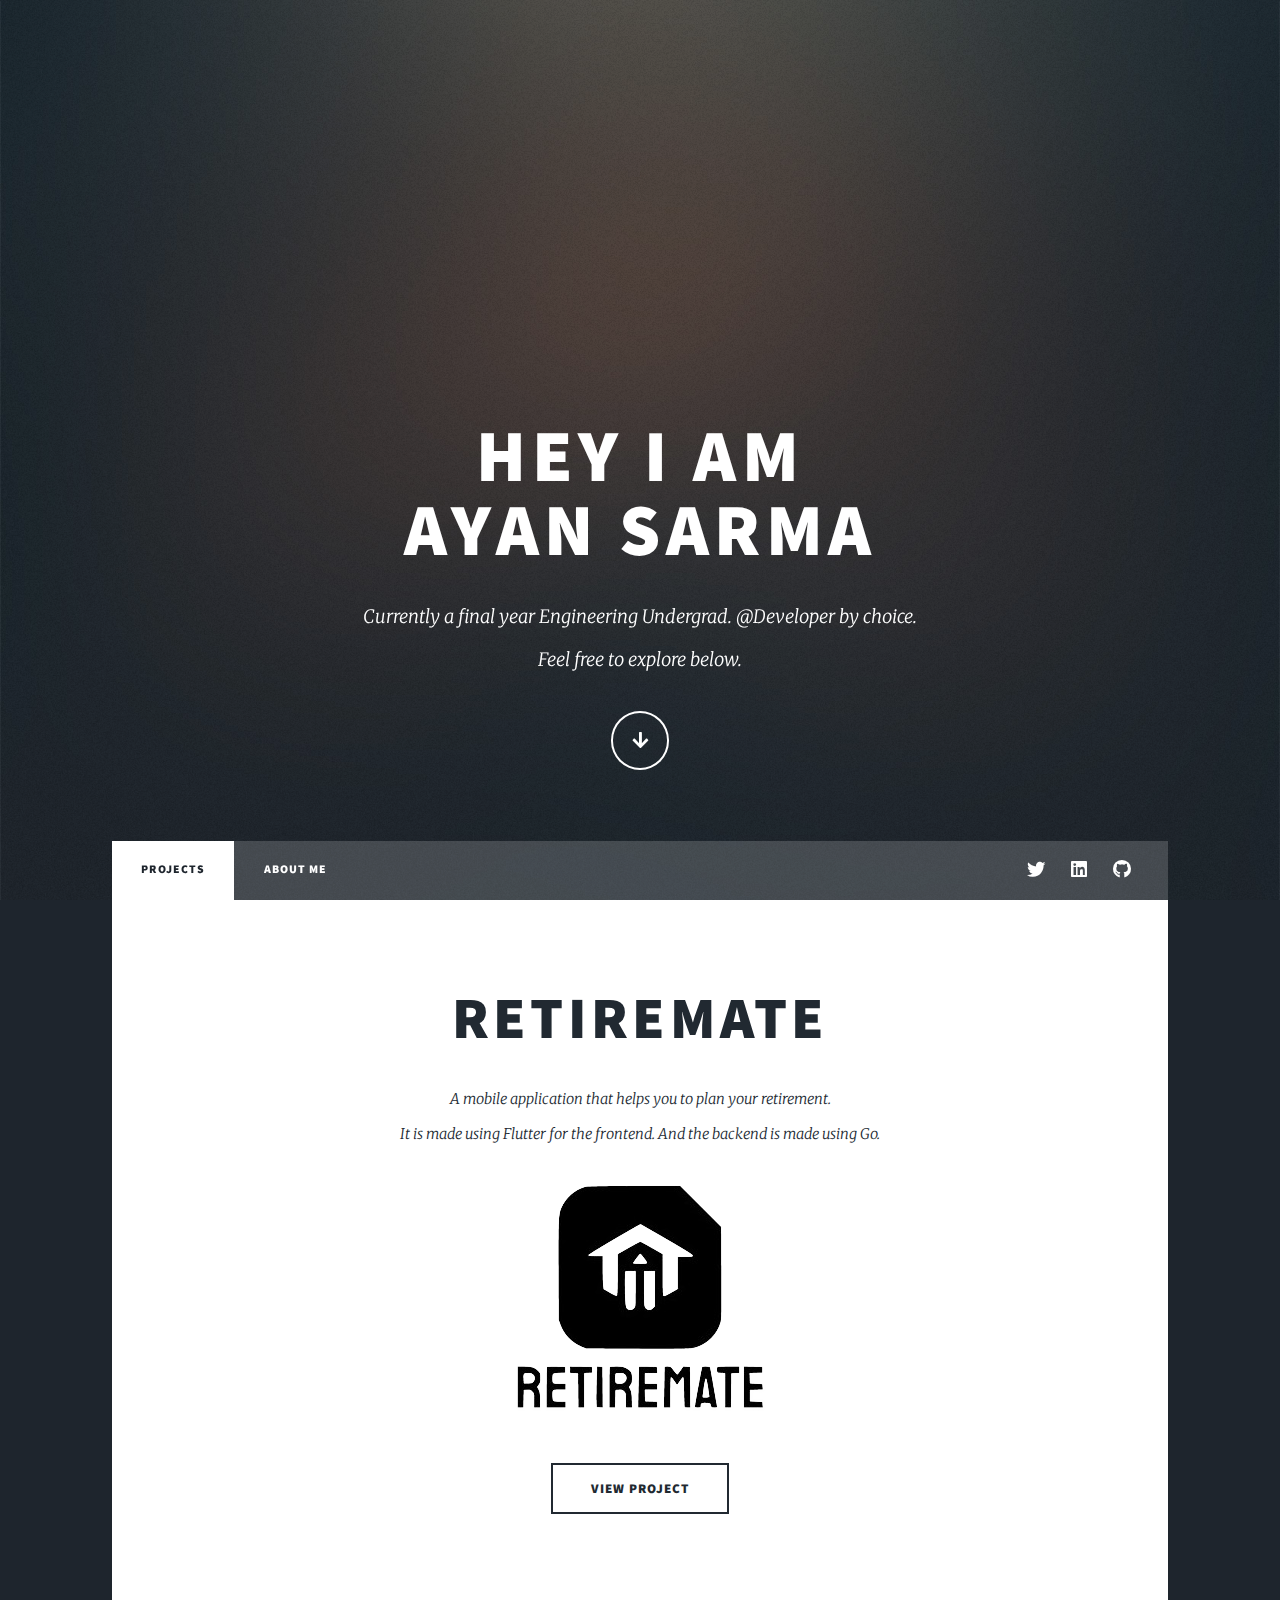
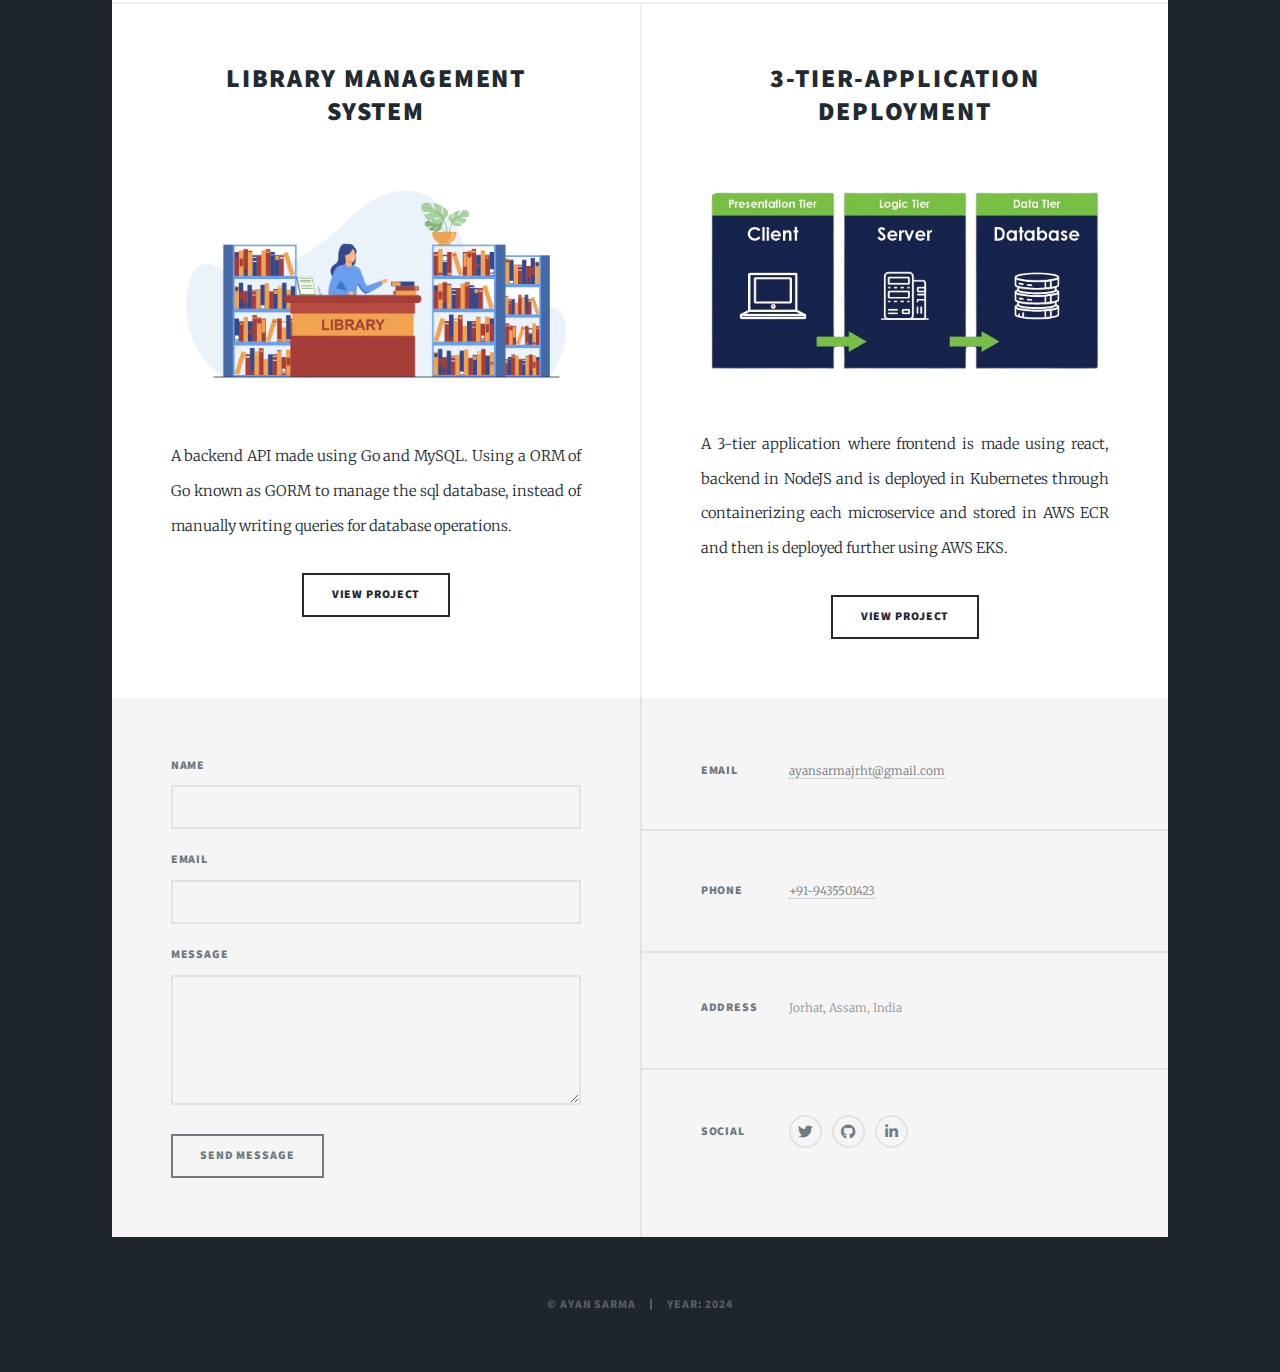
==== index.html @ 0852af54 "initial commit" ====
<!DOCTYPE HTML>
<!--
	Massively by HTML5 UP
	html5up.net | @ajlkn
	Free for personal and commercial use under the CCA 3.0 license (html5up.net/license)
-->
<html>
	<head>
		<title>Ayan Sarma's Portfolio</title>
		<meta charset="utf-8" />
		<meta name="viewport" content="width=device-width, initial-scale=1, user-scalable=no" />
		<link rel="stylesheet" href="assets/css/main.css" />
		<noscript><link rel="stylesheet" href="assets/css/noscript.css" /></noscript>
		<link rel="apple-touch-icon" sizes="180x180" href="images/apple-touch-icon.png">
		<link rel="icon" type="image/png" sizes="32x32" href="images/favicon-32x32.png">
		<link rel="icon" type="image/png" sizes="16x16" href="images/favicon-16x16.png">
		<link rel="manifest" href="/site.webmanifest">
	</head>
	<body class="is-preload">

		<!-- Wrapper -->
			<div id="wrapper" class="fade-in">

				<!-- Intro -->
					<div id="intro">
						<h1>Hey I am<br />
						Ayan Sarma</h1>
						<p>Currently a final year Engineering Undergrad. @Developer by choice.<br />
						Feel free to explore below.</p>
						<ul class="actions">
							<li><a href="#header" class="button icon solid solo fa-arrow-down scrolly">Continue</a></li>
						</ul>
					</div>

				<!-- Header -->
					<header id="header">
						<a href="https://github.com/kiyoshi-87" class="logo">My Projects</a>
					</header>

				<!-- Nav -->
					<nav id="nav">
						<ul class="links">
							<li class="active"><a href="index.html">Projects</a></li>
							<li><a href="generic.html">About me</a></li>
							<!-- <li><a href="elements.html">Elements Reference</a></li> -->
						</ul>
						<ul class="icons">
							<li><a href="https://twitter.com/asarma_twt" target="_blank" class="icon brands fa-twitter"><span class="label">Twitter</span></a></li>
							<li><a href="https://www.linkedin.com/in/ayan-sarma87/" target="_blank" class="icon brands fa-linkedin"><span class="label">LinkedIn</span></a></li>
							<li><a href="https://github.com/kiyoshi-87" target="_blank" class="icon brands fa-github"><span class="label">GitHub</span></a></li>
						</ul>
					</nav>

				<!-- Main -->
					<div id="main">

						<!-- Featured Post -->
							<article class="post featured">
								<header class="major">
									<h2><a href="https://github.com/kiyoshi-87/RetireMate/releases/download/v0.1.0-beta/RetireMate.apk">RetireMate<br />
									</a></h2>
									<p>
										A mobile application that helps you to plan your retirement.<br>
									It is made using Flutter for the frontend. And the backend is made using Go.
									</p>
								</header>
								<a href="#" class="image main"><img src="images/logo.png"" /></a>
								<ul class="actions special">
									<li><a href="https://github.com/kiyoshi-87/RetireMate-GO-backend?tab=readme-ov-file" class="button large">view project</a></li>
								</ul>
							</article>

						<!-- Posts -->
							<section class="posts">
								<article>
									<header>
										<h2><a href="#">Library Management<br />
											System</a></h2>
									</header>
									<a href="#" class="image fit"><img src="images/library-management-system.png" alt="" /></a>
									<p>A backend API made using Go and MySQL. Using a ORM of Go known as GORM to manage the sql database, instead of manually writing queries for database operations.</p>
									<ul class="actions special">
										<li><a href="https://github.com/kiyoshi-87/Library-management-system" class="button">view project</a></li>
									</ul>
								</article>
								<article>
									<header>
										<h2><a href="#">3-Tier-Application<br />
										Deployment</a></h2>
									</header>
				
									<a href="#" class="image fit"><img src="images/3-tier-removebg-preview.png" alt="" /></a>
									<p>A 3-tier application where frontend is made using react, backend in NodeJS and is deployed in Kubernetes through containerizing each microservice and stored in AWS ECR and then is deployed further using AWS EKS.</p>
									<ul class="actions special">
										<li><a href="#" class="button">view project</a></li>
									</ul>
								</article>
								<!-- <article>
									<header>
										<h2><a href="#">Ante mattis<br />
										interdum dolor</a></h2>
									</header>
									<a href="#" class="image fit"><img src="images/pic04.jpg" alt="" /></a>
									<p>Donec eget ex magna. Interdum et malesuada fames ac ante ipsum primis in faucibus. Pellentesque venenatis dolor imperdiet dolor mattis sagittis magna etiam.</p>
									<ul class="actions special">
										<li><a href="#" class="button">Full Story</a></li>
									</ul>
								</article>
								<article>
									<header>
										<h2><a href="#">Tempus sed<br />
										nulla imperdiet</a></h2>
									</header>
									<a href="#" class="image fit"><img src="images/pic05.jpg" alt="" /></a>
									<p>Donec eget ex magna. Interdum et malesuada fames ac ante ipsum primis in faucibus. Pellentesque venenatis dolor imperdiet dolor mattis sagittis magna etiam.</p>
									<ul class="actions special">
										<li><a href="#" class="button">Full Story</a></li>
									</ul>
								</article>
							</section> -->

						<!-- Footer -->

					</div>

				<!-- Footer -->
					<footer id="footer">
						<section>
							<form method="POST" action="https://formspree.io/f/xoqgjeap">
								<div class="fields">
									<div class="field">
										<label for="name">Name</label>
										<input type="text" name="name" id="name" />
									</div>
									<div class="field">
										<label for="email">Email</label>
										<input type="text" name="email" id="email" />
									</div>
									<div class="field">
										<label for="message">Message</label>
										<textarea name="message" id="message" rows="3"></textarea>
									</div>
								</div>
								<ul class="actions">
									<li><input type="submit" value="Send Message" /></li>
								</ul>
							</form>
						</section>
						<section class="split contact">
							<section>
								<h3>Email</h3>
								<p><a href="mailto:ayansarmajrht@gmail.com">ayansarmajrht@gmail.com</a></p>

							</section>
							<section>
								<h3>Phone</h3>
								<p><a href="tel:+919435501423">+91-9435501423</a></p>
							</section>
							<section class="alt">
								<h3>Address</h3>
								<p>Jorhat, Assam, India
								</p>
							</section>
							<section>
								<h3>Social</h3>
								<ul class="icons alt">
									<li><a href="https://twitter.com/asarma_twt" target="_blank" class="icon brands alt fa-twitter"><span class="label">Twitter</span></a></li>
									<li><a href="https://github.com/kiyoshi-87" target="_blank" class="icon brands alt fa-github"><span class="label">Github</span></a></li>
									<li><a href="https://www.linkedin.com/in/ayan-sarma87/" target="_blank" class="icon brands alt fa-linkedin-in"><span class="label">LinkedIn</span></a></li>
								</ul>
							</section>
						</section>
					</footer>

				<!-- Copyright -->
					<div id="copyright">
						<ul><li>&copy; Ayan Sarma</li><li>Year: 2024</li></ul>
					</div>

			</div>

		<!-- Scripts -->
			<script src="assets/js/jquery.min.js"></script>
			<script src="assets/js/jquery.scrollex.min.js"></script>
			<script src="assets/js/jquery.scrolly.min.js"></script>
			<script src="assets/js/browser.min.js"></script>
			<script src="assets/js/breakpoints.min.js"></script>
			<script src="assets/js/util.js"></script>
			<script src="assets/js/main.js"></script>

	</body>
</html>
---- assets/css/main.css ----
@import url(fontawesome-all.min.css);
@import url("https://fonts.googleapis.com/css?family=Merriweather:300,700,300italic,700italic|Source+Sans+Pro:900");

/*
	Massively by HTML5 UP
	html5up.net | @ajlkn
	Free for personal and commercial use under the CCA 3.0 license (html5up.net/license)
*/

html, body, div, span, applet, object,
iframe, h1, h2, h3, h4, h5, h6, p, blockquote,
pre, a, abbr, acronym, address, big, cite,
code, del, dfn, em, img, ins, kbd, q, s, samp,
small, strike, strong, sub, sup, tt, var, b,
u, i, center, dl, dt, dd, ol, ul, li, fieldset,
form, label, legend, table, caption, tbody,
tfoot, thead, tr, th, td, article, aside,
canvas, details, embed, figure, figcaption,
footer, header, hgroup, menu, nav, output, ruby,
section, summary, time, mark, audio, video {
	margin: 0;
	padding: 0;
	border: 0;
	font-size: 100%;
	font: inherit;
	vertical-align: baseline;}

article, aside, details, figcaption, figure,
footer, header, hgroup, menu, nav, section {
	display: block;}

body {
	line-height: 1;
}

ol, ul {
	list-style: none;
}

blockquote, q {
	quotes: none;
}

	blockquote:before, blockquote:after, q:before, q:after {
		content: '';
		content: none;
	}

table {
	border-collapse: collapse;
	border-spacing: 0;
}

body {
	-webkit-text-size-adjust: none;
}

mark {
	background-color: transparent;
	color: inherit;
}

input::-moz-focus-inner {
	border: 0;
	padding: 0;
}

input, select, textarea {
	-moz-appearance: none;
	-webkit-appearance: none;
	-ms-appearance: none;
	appearance: none;
}

/* Basic */

	@-ms-viewport {
		width: device-width;
	}

	body {
		-ms-overflow-style: scrollbar;
	}

	@media screen and (max-width: 480px) {

		html, body {
			min-width: 320px;
		}

	}

	html {
		box-sizing: border-box;
	}

	*, *:before, *:after {
		box-sizing: inherit;
	}

	body {
		background-color: #1e252d;
	}

		body.is-preload *, body.is-preload *:before, body.is-preload *:after {
			-moz-animation: none !important;
			-webkit-animation: none !important;
			-ms-animation: none !important;
			animation: none !important;
			-moz-transition: none !important;
			-webkit-transition: none !important;
			-ms-transition: none !important;
			transition: none !important;
		}

/* Type */

	html {
		font-size: 16pt;
	}

		@media screen and (max-width: 1680px) {

			html {
				font-size: 12pt;
			}

		}

		@media screen and (max-width: 1280px) {

			html {
				font-size: 11pt;
			}

		}

		@media screen and (max-width: 360px) {

			html {
				font-size: 10pt;
			}

		}

	body {
		color: #212931;
	}

	body, input, select, textarea {
		font-family: "Merriweather", Georgia, serif;
		font-weight: 300;
		font-size: 1rem;
		line-height: 2.375;
	}

	a {
		-moz-transition: color 0.2s ease-in-out, background-color 0.2s ease-in-out, border-color 0.2s ease-in-out, box-shadow 0.2s ease-in-out;
		-webkit-transition: color 0.2s ease-in-out, background-color 0.2s ease-in-out, border-color 0.2s ease-in-out, box-shadow 0.2s ease-in-out;
		-ms-transition: color 0.2s ease-in-out, background-color 0.2s ease-in-out, border-color 0.2s ease-in-out, box-shadow 0.2s ease-in-out;
		transition: color 0.2s ease-in-out, background-color 0.2s ease-in-out, border-color 0.2s ease-in-out, box-shadow 0.2s ease-in-out;
		border-bottom: dotted 1px;
		text-decoration: none;
	}

		a:hover {
			border-bottom-color: transparent;
		}

	strong, b {
		font-weight: 600;
	}

	em, i {
		font-style: italic;
	}

	p {
		text-align: justify;
		margin: 0 0 2rem 0;
	}

	h1, h2, h3, h4, h5, h6 {
		font-family: "Source Sans Pro", Helvetica, sans-serif;
		font-weight: 900;
		line-height: 1.5;
		letter-spacing: 0.075em;
		text-transform: uppercase;
		margin: 0 0 1rem 0;
	}

		h1 a, h2 a, h3 a, h4 a, h5 a, h6 a {
			border-bottom: 0;
			color: inherit;
			text-decoration: none;
		}

	h1 {
		font-size: 4rem;
		line-height: 1.1;
		margin: 0 0 2rem 0;
	}

	h2 {
		font-size: 1.75rem;
		line-height: 1.3;
		margin: 0 0 1.5rem 0;
	}

	h3 {
		font-size: 1.25rem;
		margin: 0 0 1.5rem 0;
	}

	h4 {
		font-size: 1rem;
	}

	h5 {
		font-size: 0.9rem;
	}

	h6 {
		font-size: 0.8rem;
	}

	sub {
		font-size: 0.8rem;
		position: relative;
		top: 0.5rem;
	}

	sup {
		font-size: 0.8rem;
		position: relative;
		top: -0.5rem;
	}

	blockquote {
		border-left: solid 4px;
		font-style: italic;
		margin: 0 0 2rem 0;
		padding: 0.5rem 0 0.5rem 2rem;
	}

	code {
		border: solid 2px;
		font-family: "Courier New", monospace;
		font-size: 0.9rem;
		margin: 0 0.25rem;
		padding: 0.25rem 0.65rem;
	}

	pre {
		-webkit-overflow-scrolling: touch;
		font-family: "Courier New", monospace;
		font-size: 0.9rem;
		margin: 0 0 2rem 0;
	}

		pre code {
			display: block;
			line-height: 1.75;
			padding: 1rem 1.5rem;
			overflow-x: auto;
		}

	hr {
		border: 0;
		border-bottom: solid 2px;
		margin: 3rem 0;
	}

		hr.major {
			margin: 5rem 0;
		}

	.align-left {
		text-align: left;
	}

	.align-center {
		text-align: center;
	}

	.align-right {
		text-align: right;
	}

	input, select, textarea {
		color: #212931;
	}

	a {
		color: #212931;
		border-bottom-color: rgba(33, 41, 49, 0.5);
	}

		a:hover {
			border-bottom-color: transparent;
			color: #18bfef !important;
		}

	strong, b {
		color: #212931;
	}

	h1, h2, h3, h4, h5, h6 {
		color: #212931;
	}

	blockquote {
		border-left-color: #eeeeee;
	}

	code {
		background: rgba(220, 220, 220, 0.25);
		border-color: #eeeeee;
	}

	hr {
		border-bottom-color: #eeeeee;
	}

/* Row */

	.row {
		display: flex;
		flex-wrap: wrap;
		box-sizing: border-box;
		align-items: stretch;
	}

		.row > * {
			box-sizing: border-box;
		}

		.row.gtr-uniform > * > :last-child {
			margin-bottom: 0;
		}

		.row.aln-left {
			justify-content: flex-start;
		}

		.row.aln-center {
			justify-content: center;
		}

		.row.aln-right {
			justify-content: flex-end;
		}

		.row.aln-top {
			align-items: flex-start;
		}

		.row.aln-middle {
			align-items: center;
		}

		.row.aln-bottom {
			align-items: flex-end;
		}

		.row > .imp {
			order: -1;
		}

		.row > .col-1 {
			width: 8.33333%;
		}

		.row > .off-1 {
			margin-left: 8.33333%;
		}

		.row > .col-2 {
			width: 16.66667%;
		}

		.row > .off-2 {
			margin-left: 16.66667%;
		}

		.row > .col-3 {
			width: 25%;
		}

		.row > .off-3 {
			margin-left: 25%;
		}

		.row > .col-4 {
			width: 33.33333%;
		}

		.row > .off-4 {
			margin-left: 33.33333%;
		}

		.row > .col-5 {
			width: 41.66667%;
		}

		.row > .off-5 {
			margin-left: 41.66667%;
		}

		.row > .col-6 {
			width: 50%;
		}

		.row > .off-6 {
			margin-left: 50%;
		}

		.row > .col-7 {
			width: 58.33333%;
		}

		.row > .off-7 {
			margin-left: 58.33333%;
		}

		.row > .col-8 {
			width: 66.66667%;
		}

		.row > .off-8 {
			margin-left: 66.66667%;
		}

		.row > .col-9 {
			width: 75%;
		}

		.row > .off-9 {
			margin-left: 75%;
		}

		.row > .col-10 {
			width: 83.33333%;
		}

		.row > .off-10 {
			margin-left: 83.33333%;
		}

		.row > .col-11 {
			width: 91.66667%;
		}

		.row > .off-11 {
			margin-left: 91.66667%;
		}

		.row > .col-12 {
			width: 100%;
		}

		.row > .off-12 {
			margin-left: 100%;
		}

		.row.gtr-0 {
			margin-top: 0;
			margin-left: 0rem;
		}

			.row.gtr-0 > * {
				padding: 0 0 0 0rem;
			}

			.row.gtr-0.gtr-uniform {
				margin-top: 0rem;
			}

				.row.gtr-0.gtr-uniform > * {
					padding-top: 0rem;
				}

		.row.gtr-25 {
			margin-top: 0;
			margin-left: -0.375rem;
		}

			.row.gtr-25 > * {
				padding: 0 0 0 0.375rem;
			}

			.row.gtr-25.gtr-uniform {
				margin-top: -0.375rem;
			}

				.row.gtr-25.gtr-uniform > * {
					padding-top: 0.375rem;
				}

		.row.gtr-50 {
			margin-top: 0;
			margin-left: -0.75rem;
		}

			.row.gtr-50 > * {
				padding: 0 0 0 0.75rem;
			}

			.row.gtr-50.gtr-uniform {
				margin-top: -0.75rem;
			}

				.row.gtr-50.gtr-uniform > * {
					padding-top: 0.75rem;
				}

		.row {
			margin-top: 0;
			margin-left: -1.5rem;
		}

			.row > * {
				padding: 0 0 0 1.5rem;
			}

			.row.gtr-uniform {
				margin-top: -1.5rem;
			}

				.row.gtr-uniform > * {
					padding-top: 1.5rem;
				}

		.row.gtr-150 {
			margin-top: 0;
			margin-left: -2.25rem;
		}

			.row.gtr-150 > * {
				padding: 0 0 0 2.25rem;
			}

			.row.gtr-150.gtr-uniform {
				margin-top: -2.25rem;
			}

				.row.gtr-150.gtr-uniform > * {
					padding-top: 2.25rem;
				}

		.row.gtr-200 {
			margin-top: 0;
			margin-left: -3rem;
		}

			.row.gtr-200 > * {
				padding: 0 0 0 3rem;
			}

			.row.gtr-200.gtr-uniform {
				margin-top: -3rem;
			}

				.row.gtr-200.gtr-uniform > * {
					padding-top: 3rem;
				}

		@media screen and (max-width: 1680px) {

			.row {
				display: flex;
				flex-wrap: wrap;
				box-sizing: border-box;
				align-items: stretch;
			}

				.row > * {
					box-sizing: border-box;
				}

				.row.gtr-uniform > * > :last-child {
					margin-bottom: 0;
				}

				.row.aln-left {
					justify-content: flex-start;
				}

				.row.aln-center {
					justify-content: center;
				}

				.row.aln-right {
					justify-content: flex-end;
				}

				.row.aln-top {
					align-items: flex-start;
				}

				.row.aln-middle {
					align-items: center;
				}

				.row.aln-bottom {
					align-items: flex-end;
				}

				.row > .imp-xlarge {
					order: -1;
				}

				.row > .col-1-xlarge {
					width: 8.33333%;
				}

				.row > .off-1-xlarge {
					margin-left: 8.33333%;
				}

				.row > .col-2-xlarge {
					width: 16.66667%;
				}

				.row > .off-2-xlarge {
					margin-left: 16.66667%;
				}

				.row > .col-3-xlarge {
					width: 25%;
				}

				.row > .off-3-xlarge {
					margin-left: 25%;
				}

				.row > .col-4-xlarge {
					width: 33.33333%;
				}

				.row > .off-4-xlarge {
					margin-left: 33.33333%;
				}

				.row > .col-5-xlarge {
					width: 41.66667%;
				}

				.row > .off-5-xlarge {
					margin-left: 41.66667%;
				}

				.row > .col-6-xlarge {
					width: 50%;
				}

				.row > .off-6-xlarge {
					margin-left: 50%;
				}

				.row > .col-7-xlarge {
					width: 58.33333%;
				}

				.row > .off-7-xlarge {
					margin-left: 58.33333%;
				}

				.row > .col-8-xlarge {
					width: 66.66667%;
				}

				.row > .off-8-xlarge {
					margin-left: 66.66667%;
				}

				.row > .col-9-xlarge {
					width: 75%;
				}

				.row > .off-9-xlarge {
					margin-left: 75%;
				}

				.row > .col-10-xlarge {
					width: 83.33333%;
				}

				.row > .off-10-xlarge {
					margin-left: 83.33333%;
				}

				.row > .col-11-xlarge {
					width: 91.66667%;
				}

				.row > .off-11-xlarge {
					margin-left: 91.66667%;
				}

				.row > .col-12-xlarge {
					width: 100%;
				}

				.row > .off-12-xlarge {
					margin-left: 100%;
				}

				.row.gtr-0 {
					margin-top: 0;
					margin-left: 0rem;
				}

					.row.gtr-0 > * {
						padding: 0 0 0 0rem;
					}

					.row.gtr-0.gtr-uniform {
						margin-top: 0rem;
					}

						.row.gtr-0.gtr-uniform > * {
							padding-top: 0rem;
						}

				.row.gtr-25 {
					margin-top: 0;
					margin-left: -0.375rem;
				}

					.row.gtr-25 > * {
						padding: 0 0 0 0.375rem;
					}

					.row.gtr-25.gtr-uniform {
						margin-top: -0.375rem;
					}

						.row.gtr-25.gtr-uniform > * {
							padding-top: 0.375rem;
						}

				.row.gtr-50 {
					margin-top: 0;
					margin-left: -0.75rem;
				}

					.row.gtr-50 > * {
						padding: 0 0 0 0.75rem;
					}

					.row.gtr-50.gtr-uniform {
						margin-top: -0.75rem;
					}

						.row.gtr-50.gtr-uniform > * {
							padding-top: 0.75rem;
						}

				.row {
					margin-top: 0;
					margin-left: -1.5rem;
				}

					.row > * {
						padding: 0 0 0 1.5rem;
					}

					.row.gtr-uniform {
						margin-top: -1.5rem;
					}

						.row.gtr-uniform > * {
							padding-top: 1.5rem;
						}

				.row.gtr-150 {
					margin-top: 0;
					margin-left: -2.25rem;
				}

					.row.gtr-150 > * {
						padding: 0 0 0 2.25rem;
					}

					.row.gtr-150.gtr-uniform {
						margin-top: -2.25rem;
					}

						.row.gtr-150.gtr-uniform > * {
							padding-top: 2.25rem;
						}

				.row.gtr-200 {
					margin-top: 0;
					margin-left: -3rem;
				}

					.row.gtr-200 > * {
						padding: 0 0 0 3rem;
					}

					.row.gtr-200.gtr-uniform {
						margin-top: -3rem;
					}

						.row.gtr-200.gtr-uniform > * {
							padding-top: 3rem;
						}

		}

		@media screen and (max-width: 1280px) {

			.row {
				display: flex;
				flex-wrap: wrap;
				box-sizing: border-box;
				align-items: stretch;
			}

				.row > * {
					box-sizing: border-box;
				}

				.row.gtr-uniform > * > :last-child {
					margin-bottom: 0;
				}

				.row.aln-left {
					justify-content: flex-start;
				}

				.row.aln-center {
					justify-content: center;
				}

				.row.aln-right {
					justify-content: flex-end;
				}

				.row.aln-top {
					align-items: flex-start;
				}

				.row.aln-middle {
					align-items: center;
				}

				.row.aln-bottom {
					align-items: flex-end;
				}

				.row > .imp-large {
					order: -1;
				}

				.row > .col-1-large {
					width: 8.33333%;
				}

				.row > .off-1-large {
					margin-left: 8.33333%;
				}

				.row > .col-2-large {
					width: 16.66667%;
				}

				.row > .off-2-large {
					margin-left: 16.66667%;
				}

				.row > .col-3-large {
					width: 25%;
				}

				.row > .off-3-large {
					margin-left: 25%;
				}

				.row > .col-4-large {
					width: 33.33333%;
				}

				.row > .off-4-large {
					margin-left: 33.33333%;
				}

				.row > .col-5-large {
					width: 41.66667%;
				}

				.row > .off-5-large {
					margin-left: 41.66667%;
				}

				.row > .col-6-large {
					width: 50%;
				}

				.row > .off-6-large {
					margin-left: 50%;
				}

				.row > .col-7-large {
					width: 58.33333%;
				}

				.row > .off-7-large {
					margin-left: 58.33333%;
				}

				.row > .col-8-large {
					width: 66.66667%;
				}

				.row > .off-8-large {
					margin-left: 66.66667%;
				}

				.row > .col-9-large {
					width: 75%;
				}

				.row > .off-9-large {
					margin-left: 75%;
				}

				.row > .col-10-large {
					width: 83.33333%;
				}

				.row > .off-10-large {
					margin-left: 83.33333%;
				}

				.row > .col-11-large {
					width: 91.66667%;
				}

				.row > .off-11-large {
					margin-left: 91.66667%;
				}

				.row > .col-12-large {
					width: 100%;
				}

				.row > .off-12-large {
					margin-left: 100%;
				}

				.row.gtr-0 {
					margin-top: 0;
					margin-left: 0rem;
				}

					.row.gtr-0 > * {
						padding: 0 0 0 0rem;
					}

					.row.gtr-0.gtr-uniform {
						margin-top: 0rem;
					}

						.row.gtr-0.gtr-uniform > * {
							padding-top: 0rem;
						}

				.row.gtr-25 {
					margin-top: 0;
					margin-left: -0.375rem;
				}

					.row.gtr-25 > * {
						padding: 0 0 0 0.375rem;
					}

					.row.gtr-25.gtr-uniform {
						margin-top: -0.375rem;
					}

						.row.gtr-25.gtr-uniform > * {
							padding-top: 0.375rem;
						}

				.row.gtr-50 {
					margin-top: 0;
					margin-left: -0.75rem;
				}

					.row.gtr-50 > * {
						padding: 0 0 0 0.75rem;
					}

					.row.gtr-50.gtr-uniform {
						margin-top: -0.75rem;
					}

						.row.gtr-50.gtr-uniform > * {
							padding-top: 0.75rem;
						}

				.row {
					margin-top: 0;
					margin-left: -1.5rem;
				}

					.row > * {
						padding: 0 0 0 1.5rem;
					}

					.row.gtr-uniform {
						margin-top: -1.5rem;
					}

						.row.gtr-uniform > * {
							padding-top: 1.5rem;
						}

				.row.gtr-150 {
					margin-top: 0;
					margin-left: -2.25rem;
				}

					.row.gtr-150 > * {
						padding: 0 0 0 2.25rem;
					}

					.row.gtr-150.gtr-uniform {
						margin-top: -2.25rem;
					}

						.row.gtr-150.gtr-uniform > * {
							padding-top: 2.25rem;
						}

				.row.gtr-200 {
					margin-top: 0;
					margin-left: -3rem;
				}

					.row.gtr-200 > * {
						padding: 0 0 0 3rem;
					}

					.row.gtr-200.gtr-uniform {
						margin-top: -3rem;
					}

						.row.gtr-200.gtr-uniform > * {
							padding-top: 3rem;
						}

		}

		@media screen and (max-width: 980px) {

			.row {
				display: flex;
				flex-wrap: wrap;
				box-sizing: border-box;
				align-items: stretch;
			}

				.row > * {
					box-sizing: border-box;
				}

				.row.gtr-uniform > * > :last-child {
					margin-bottom: 0;
				}

				.row.aln-left {
					justify-content: flex-start;
				}

				.row.aln-center {
					justify-content: center;
				}

				.row.aln-right {
					justify-content: flex-end;
				}

				.row.aln-top {
					align-items: flex-start;
				}

				.row.aln-middle {
					align-items: center;
				}

				.row.aln-bottom {
					align-items: flex-end;
				}

				.row > .imp-medium {
					order: -1;
				}

				.row > .col-1-medium {
					width: 8.33333%;
				}

				.row > .off-1-medium {
					margin-left: 8.33333%;
				}

				.row > .col-2-medium {
					width: 16.66667%;
				}

				.row > .off-2-medium {
					margin-left: 16.66667%;
				}

				.row > .col-3-medium {
					width: 25%;
				}

				.row > .off-3-medium {
					margin-left: 25%;
				}

				.row > .col-4-medium {
					width: 33.33333%;
				}

				.row > .off-4-medium {
					margin-left: 33.33333%;
				}

				.row > .col-5-medium {
					width: 41.66667%;
				}

				.row > .off-5-medium {
					margin-left: 41.66667%;
				}

				.row > .col-6-medium {
					width: 50%;
				}

				.row > .off-6-medium {
					margin-left: 50%;
				}

				.row > .col-7-medium {
					width: 58.33333%;
				}

				.row > .off-7-medium {
					margin-left: 58.33333%;
				}

				.row > .col-8-medium {
					width: 66.66667%;
				}

				.row > .off-8-medium {
					margin-left: 66.66667%;
				}

				.row > .col-9-medium {
					width: 75%;
				}

				.row > .off-9-medium {
					margin-left: 75%;
				}

				.row > .col-10-medium {
					width: 83.33333%;
				}

				.row > .off-10-medium {
					margin-left: 83.33333%;
				}

				.row > .col-11-medium {
					width: 91.66667%;
				}

				.row > .off-11-medium {
					margin-left: 91.66667%;
				}

				.row > .col-12-medium {
					width: 100%;
				}

				.row > .off-12-medium {
					margin-left: 100%;
				}

				.row.gtr-0 {
					margin-top: 0;
					margin-left: 0rem;
				}

					.row.gtr-0 > * {
						padding: 0 0 0 0rem;
					}

					.row.gtr-0.gtr-uniform {
						margin-top: 0rem;
					}

						.row.gtr-0.gtr-uniform > * {
							padding-top: 0rem;
						}

				.row.gtr-25 {
					margin-top: 0;
					margin-left: -0.375rem;
				}

					.row.gtr-25 > * {
						padding: 0 0 0 0.375rem;
					}

					.row.gtr-25.gtr-uniform {
						margin-top: -0.375rem;
					}

						.row.gtr-25.gtr-uniform > * {
							padding-top: 0.375rem;
						}

				.row.gtr-50 {
					margin-top: 0;
					margin-left: -0.75rem;
				}

					.row.gtr-50 > * {
						padding: 0 0 0 0.75rem;
					}

					.row.gtr-50.gtr-uniform {
						margin-top: -0.75rem;
					}

						.row.gtr-50.gtr-uniform > * {
							padding-top: 0.75rem;
						}

				.row {
					margin-top: 0;
					margin-left: -1.5rem;
				}

					.row > * {
						padding: 0 0 0 1.5rem;
					}

					.row.gtr-uniform {
						margin-top: -1.5rem;
					}

						.row.gtr-uniform > * {
							padding-top: 1.5rem;
						}

				.row.gtr-150 {
					margin-top: 0;
					margin-left: -2.25rem;
				}

					.row.gtr-150 > * {
						padding: 0 0 0 2.25rem;
					}

					.row.gtr-150.gtr-uniform {
						margin-top: -2.25rem;
					}

						.row.gtr-150.gtr-uniform > * {
							padding-top: 2.25rem;
						}

				.row.gtr-200 {
					margin-top: 0;
					margin-left: -3rem;
				}

					.row.gtr-200 > * {
						padding: 0 0 0 3rem;
					}

					.row.gtr-200.gtr-uniform {
						margin-top: -3rem;
					}

						.row.gtr-200.gtr-uniform > * {
							padding-top: 3rem;
						}

		}

		@media screen and (max-width: 736px) {

			.row {
				display: flex;
				flex-wrap: wrap;
				box-sizing: border-box;
				align-items: stretch;
			}

				.row > * {
					box-sizing: border-box;
				}

				.row.gtr-uniform > * > :last-child {
					margin-bottom: 0;
				}

				.row.aln-left {
					justify-content: flex-start;
				}

				.row.aln-center {
					justify-content: center;
				}

				.row.aln-right {
					justify-content: flex-end;
				}

				.row.aln-top {
					align-items: flex-start;
				}

				.row.aln-middle {
					align-items: center;
				}

				.row.aln-bottom {
					align-items: flex-end;
				}

				.row > .imp-small {
					order: -1;
				}

				.row > .col-1-small {
					width: 8.33333%;
				}

				.row > .off-1-small {
					margin-left: 8.33333%;
				}

				.row > .col-2-small {
					width: 16.66667%;
				}

				.row > .off-2-small {
					margin-left: 16.66667%;
				}

				.row > .col-3-small {
					width: 25%;
				}

				.row > .off-3-small {
					margin-left: 25%;
				}

				.row > .col-4-small {
					width: 33.33333%;
				}

				.row > .off-4-small {
					margin-left: 33.33333%;
				}

				.row > .col-5-small {
					width: 41.66667%;
				}

				.row > .off-5-small {
					margin-left: 41.66667%;
				}

				.row > .col-6-small {
					width: 50%;
				}

				.row > .off-6-small {
					margin-left: 50%;
				}

				.row > .col-7-small {
					width: 58.33333%;
				}

				.row > .off-7-small {
					margin-left: 58.33333%;
				}

				.row > .col-8-small {
					width: 66.66667%;
				}

				.row > .off-8-small {
					margin-left: 66.66667%;
				}

				.row > .col-9-small {
					width: 75%;
				}

				.row > .off-9-small {
					margin-left: 75%;
				}

				.row > .col-10-small {
					width: 83.33333%;
				}

				.row > .off-10-small {
					margin-left: 83.33333%;
				}

				.row > .col-11-small {
					width: 91.66667%;
				}

				.row > .off-11-small {
					margin-left: 91.66667%;
				}

				.row > .col-12-small {
					width: 100%;
				}

				.row > .off-12-small {
					margin-left: 100%;
				}

				.row.gtr-0 {
					margin-top: 0;
					margin-left: 0rem;
				}

					.row.gtr-0 > * {
						padding: 0 0 0 0rem;
					}

					.row.gtr-0.gtr-uniform {
						margin-top: 0rem;
					}

						.row.gtr-0.gtr-uniform > * {
							padding-top: 0rem;
						}

				.row.gtr-25 {
					margin-top: 0;
					margin-left: -0.375rem;
				}

					.row.gtr-25 > * {
						padding: 0 0 0 0.375rem;
					}

					.row.gtr-25.gtr-uniform {
						margin-top: -0.375rem;
					}

						.row.gtr-25.gtr-uniform > * {
							padding-top: 0.375rem;
						}

				.row.gtr-50 {
					margin-top: 0;
					margin-left: -0.75rem;
				}

					.row.gtr-50 > * {
						padding: 0 0 0 0.75rem;
					}

					.row.gtr-50.gtr-uniform {
						margin-top: -0.75rem;
					}

						.row.gtr-50.gtr-uniform > * {
							padding-top: 0.75rem;
						}

				.row {
					margin-top: 0;
					margin-left: -1.5rem;
				}

					.row > * {
						padding: 0 0 0 1.5rem;
					}

					.row.gtr-uniform {
						margin-top: -1.5rem;
					}

						.row.gtr-uniform > * {
							padding-top: 1.5rem;
						}

				.row.gtr-150 {
					margin-top: 0;
					margin-left: -2.25rem;
				}

					.row.gtr-150 > * {
						padding: 0 0 0 2.25rem;
					}

					.row.gtr-150.gtr-uniform {
						margin-top: -2.25rem;
					}

						.row.gtr-150.gtr-uniform > * {
							padding-top: 2.25rem;
						}

				.row.gtr-200 {
					margin-top: 0;
					margin-left: -3rem;
				}

					.row.gtr-200 > * {
						padding: 0 0 0 3rem;
					}

					.row.gtr-200.gtr-uniform {
						margin-top: -3rem;
					}

						.row.gtr-200.gtr-uniform > * {
							padding-top: 3rem;
						}

		}

		@media screen and (max-width: 480px) {

			.row {
				display: flex;
				flex-wrap: wrap;
				box-sizing: border-box;
				align-items: stretch;
			}

				.row > * {
					box-sizing: border-box;
				}

				.row.gtr-uniform > * > :last-child {
					margin-bottom: 0;
				}

				.row.aln-left {
					justify-content: flex-start;
				}

				.row.aln-center {
					justify-content: center;
				}

				.row.aln-right {
					justify-content: flex-end;
				}

				.row.aln-top {
					align-items: flex-start;
				}

				.row.aln-middle {
					align-items: center;
				}

				.row.aln-bottom {
					align-items: flex-end;
				}

				.row > .imp-xsmall {
					order: -1;
				}

				.row > .col-1-xsmall {
					width: 8.33333%;
				}

				.row > .off-1-xsmall {
					margin-left: 8.33333%;
				}

				.row > .col-2-xsmall {
					width: 16.66667%;
				}

				.row > .off-2-xsmall {
					margin-left: 16.66667%;
				}

				.row > .col-3-xsmall {
					width: 25%;
				}

				.row > .off-3-xsmall {
					margin-left: 25%;
				}

				.row > .col-4-xsmall {
					width: 33.33333%;
				}

				.row > .off-4-xsmall {
					margin-left: 33.33333%;
				}

				.row > .col-5-xsmall {
					width: 41.66667%;
				}

				.row > .off-5-xsmall {
					margin-left: 41.66667%;
				}

				.row > .col-6-xsmall {
					width: 50%;
				}

				.row > .off-6-xsmall {
					margin-left: 50%;
				}

				.row > .col-7-xsmall {
					width: 58.33333%;
				}

				.row > .off-7-xsmall {
					margin-left: 58.33333%;
				}

				.row > .col-8-xsmall {
					width: 66.66667%;
				}

				.row > .off-8-xsmall {
					margin-left: 66.66667%;
				}

				.row > .col-9-xsmall {
					width: 75%;
				}

				.row > .off-9-xsmall {
					margin-left: 75%;
				}

				.row > .col-10-xsmall {
					width: 83.33333%;
				}

				.row > .off-10-xsmall {
					margin-left: 83.33333%;
				}

				.row > .col-11-xsmall {
					width: 91.66667%;
				}

				.row > .off-11-xsmall {
					margin-left: 91.66667%;
				}

				.row > .col-12-xsmall {
					width: 100%;
				}

				.row > .off-12-xsmall {
					margin-left: 100%;
				}

				.row.gtr-0 {
					margin-top: 0;
					margin-left: 0rem;
				}

					.row.gtr-0 > * {
						padding: 0 0 0 0rem;
					}

					.row.gtr-0.gtr-uniform {
						margin-top: 0rem;
					}

						.row.gtr-0.gtr-uniform > * {
							padding-top: 0rem;
						}

				.row.gtr-25 {
					margin-top: 0;
					margin-left: -0.375rem;
				}

					.row.gtr-25 > * {
						padding: 0 0 0 0.375rem;
					}

					.row.gtr-25.gtr-uniform {
						margin-top: -0.375rem;
					}

						.row.gtr-25.gtr-uniform > * {
							padding-top: 0.375rem;
						}

				.row.gtr-50 {
					margin-top: 0;
					margin-left: -0.75rem;
				}

					.row.gtr-50 > * {
						padding: 0 0 0 0.75rem;
					}

					.row.gtr-50.gtr-uniform {
						margin-top: -0.75rem;
					}

						.row.gtr-50.gtr-uniform > * {
							padding-top: 0.75rem;
						}

				.row {
					margin-top: 0;
					margin-left: -1.5rem;
				}

					.row > * {
						padding: 0 0 0 1.5rem;
					}

					.row.gtr-uniform {
						margin-top: -1.5rem;
					}

						.row.gtr-uniform > * {
							padding-top: 1.5rem;
						}

				.row.gtr-150 {
					margin-top: 0;
					margin-left: -2.25rem;
				}

					.row.gtr-150 > * {
						padding: 0 0 0 2.25rem;
					}

					.row.gtr-150.gtr-uniform {
						margin-top: -2.25rem;
					}

						.row.gtr-150.gtr-uniform > * {
							padding-top: 2.25rem;
						}

				.row.gtr-200 {
					margin-top: 0;
					margin-left: -3rem;
				}

					.row.gtr-200 > * {
						padding: 0 0 0 3rem;
					}

					.row.gtr-200.gtr-uniform {
						margin-top: -3rem;
					}

						.row.gtr-200.gtr-uniform > * {
							padding-top: 3rem;
						}

		}

		@media screen and (max-width: 360px) {

			.row {
				display: flex;
				flex-wrap: wrap;
				box-sizing: border-box;
				align-items: stretch;
			}

				.row > * {
					box-sizing: border-box;
				}

				.row.gtr-uniform > * > :last-child {
					margin-bottom: 0;
				}

				.row.aln-left {
					justify-content: flex-start;
				}

				.row.aln-center {
					justify-content: center;
				}

				.row.aln-right {
					justify-content: flex-end;
				}

				.row.aln-top {
					align-items: flex-start;
				}

				.row.aln-middle {
					align-items: center;
				}

				.row.aln-bottom {
					align-items: flex-end;
				}

				.row > .imp-xxsmall {
					order: -1;
				}

				.row > .col-1-xxsmall {
					width: 8.33333%;
				}

				.row > .off-1-xxsmall {
					margin-left: 8.33333%;
				}

				.row > .col-2-xxsmall {
					width: 16.66667%;
				}

				.row > .off-2-xxsmall {
					margin-left: 16.66667%;
				}

				.row > .col-3-xxsmall {
					width: 25%;
				}

				.row > .off-3-xxsmall {
					margin-left: 25%;
				}

				.row > .col-4-xxsmall {
					width: 33.33333%;
				}

				.row > .off-4-xxsmall {
					margin-left: 33.33333%;
				}

				.row > .col-5-xxsmall {
					width: 41.66667%;
				}

				.row > .off-5-xxsmall {
					margin-left: 41.66667%;
				}

				.row > .col-6-xxsmall {
					width: 50%;
				}

				.row > .off-6-xxsmall {
					margin-left: 50%;
				}

				.row > .col-7-xxsmall {
					width: 58.33333%;
				}

				.row > .off-7-xxsmall {
					margin-left: 58.33333%;
				}

				.row > .col-8-xxsmall {
					width: 66.66667%;
				}

				.row > .off-8-xxsmall {
					margin-left: 66.66667%;
				}

				.row > .col-9-xxsmall {
					width: 75%;
				}

				.row > .off-9-xxsmall {
					margin-left: 75%;
				}

				.row > .col-10-xxsmall {
					width: 83.33333%;
				}

				.row > .off-10-xxsmall {
					margin-left: 83.33333%;
				}

				.row > .col-11-xxsmall {
					width: 91.66667%;
				}

				.row > .off-11-xxsmall {
					margin-left: 91.66667%;
				}

				.row > .col-12-xxsmall {
					width: 100%;
				}

				.row > .off-12-xxsmall {
					margin-left: 100%;
				}

				.row.gtr-0 {
					margin-top: 0;
					margin-left: 0rem;
				}

					.row.gtr-0 > * {
						padding: 0 0 0 0rem;
					}

					.row.gtr-0.gtr-uniform {
						margin-top: 0rem;
					}

						.row.gtr-0.gtr-uniform > * {
							padding-top: 0rem;
						}

				.row.gtr-25 {
					margin-top: 0;
					margin-left: -0.375rem;
				}

					.row.gtr-25 > * {
						padding: 0 0 0 0.375rem;
					}

					.row.gtr-25.gtr-uniform {
						margin-top: -0.375rem;
					}

						.row.gtr-25.gtr-uniform > * {
							padding-top: 0.375rem;
						}

				.row.gtr-50 {
					margin-top: 0;
					margin-left: -0.75rem;
				}

					.row.gtr-50 > * {
						padding: 0 0 0 0.75rem;
					}

					.row.gtr-50.gtr-uniform {
						margin-top: -0.75rem;
					}

						.row.gtr-50.gtr-uniform > * {
							padding-top: 0.75rem;
						}

				.row {
					margin-top: 0;
					margin-left: -1.5rem;
				}

					.row > * {
						padding: 0 0 0 1.5rem;
					}

					.row.gtr-uniform {
						margin-top: -1.5rem;
					}

						.row.gtr-uniform > * {
							padding-top: 1.5rem;
						}

				.row.gtr-150 {
					margin-top: 0;
					margin-left: -2.25rem;
				}

					.row.gtr-150 > * {
						padding: 0 0 0 2.25rem;
					}

					.row.gtr-150.gtr-uniform {
						margin-top: -2.25rem;
					}

						.row.gtr-150.gtr-uniform > * {
							padding-top: 2.25rem;
						}

				.row.gtr-200 {
					margin-top: 0;
					margin-left: -3rem;
				}

					.row.gtr-200 > * {
						padding: 0 0 0 3rem;
					}

					.row.gtr-200.gtr-uniform {
						margin-top: -3rem;
					}

						.row.gtr-200.gtr-uniform > * {
							padding-top: 3rem;
						}

		}

/* Box */

	.box {
		border: solid 2px;
		margin-bottom: 2rem;
		padding: 1.5rem;
	}

		.box > :last-child,
		.box > :last-child > :last-child,
		.box > :last-child > :last-child > :last-child {
			margin-bottom: 0;
		}

		.box.alt {
			border: 0;
			border-radius: 0;
			padding: 0;
		}

	.box {
		border-color: #eeeeee;
	}

/* Button */

	input[type="submit"],
	input[type="reset"],
	input[type="button"],
	button,
	.button {
		-moz-appearance: none;
		-webkit-appearance: none;
		-ms-appearance: none;
		appearance: none;
		-moz-transition: background-color 0.2s ease-in-out, box-shadow 0.2s ease-in-out, color 0.2s ease-in-out;
		-webkit-transition: background-color 0.2s ease-in-out, box-shadow 0.2s ease-in-out, color 0.2s ease-in-out;
		-ms-transition: background-color 0.2s ease-in-out, box-shadow 0.2s ease-in-out, color 0.2s ease-in-out;
		transition: background-color 0.2s ease-in-out, box-shadow 0.2s ease-in-out, color 0.2s ease-in-out;
		border: 0;
		border-radius: 0;
		cursor: pointer;
		display: inline-block;
		font-family: "Source Sans Pro", Helvetica, sans-serif;
		font-size: 0.8rem;
		font-weight: 900;
		letter-spacing: 0.075em;
		height: 3rem;
		line-height: 3rem;
		padding: 0 2rem;
		text-align: center;
		text-decoration: none;
		text-transform: uppercase;
		white-space: nowrap;
	}

		input[type="submit"].icon:before,
		input[type="reset"].icon:before,
		input[type="button"].icon:before,
		button.icon:before,
		.button.icon:before {
			margin-right: 0.5rem;
		}

		input[type="submit"].icon.solo,
		input[type="reset"].icon.solo,
		input[type="button"].icon.solo,
		button.icon.solo,
		.button.icon.solo {
			position: relative;
			width: 4rem;
			height: 4rem;
			line-height: 4rem;
			border-radius: 4rem;
			text-indent: 4rem;
			overflow: hidden;
			padding: 0;
			white-space: nowrap;
		}

			input[type="submit"].icon.solo:before,
			input[type="reset"].icon.solo:before,
			input[type="button"].icon.solo:before,
			button.icon.solo:before,
			.button.icon.solo:before {
				position: absolute;
				display: block;
				top: 0;
				left: 0;
				width: inherit;
				height: inherit;
				line-height: inherit;
				font-size: 1.25rem;
				margin-right: 0;
				text-align: center;
				text-indent: 0;
			}

		input[type="submit"].fit,
		input[type="reset"].fit,
		input[type="button"].fit,
		button.fit,
		.button.fit {
			width: 100%;
		}

		input[type="submit"].small,
		input[type="reset"].small,
		input[type="button"].small,
		button.small,
		.button.small {
			font-size: 0.7rem;
			height: 2.5rem;
			line-height: 2.5rem;
			padding: 0 1.5rem;
		}

		input[type="submit"].large,
		input[type="reset"].large,
		input[type="button"].large,
		button.large,
		.button.large {
			font-size: 0.9rem;
			height: 3.5rem;
			line-height: 3.5rem;
			padding: 0 2.75rem;
		}

		@media screen and (max-width: 980px) {

			input[type="submit"],
			input[type="reset"],
			input[type="button"],
			button,
			.button {
				font-size: 0.9rem;
				height: 3.25rem;
				line-height: 3.25rem;
			}

				input[type="submit"].large,
				input[type="reset"].large,
				input[type="button"].large,
				button.large,
				.button.large {
					font-size: 1rem;
					height: 3.75rem;
					line-height: 3.75rem;
				}

		}

		input[type="submit"].disabled, input[type="submit"]:disabled,
		input[type="reset"].disabled,
		input[type="reset"]:disabled,
		input[type="button"].disabled,
		input[type="button"]:disabled,
		button.disabled,
		button:disabled,
		.button.disabled,
		.button:disabled {
			pointer-events: none;
			opacity: 0.25;
		}

	input[type="submit"],
	input[type="reset"],
	input[type="button"],
	button,
	.button {
		background-color: transparent;
		box-shadow: inset 0 0 0 2px #212931;
		color: #212931 !important;
	}

		input[type="submit"]:hover,
		input[type="reset"]:hover,
		input[type="button"]:hover,
		button:hover,
		.button:hover {
			box-shadow: inset 0 0 0 2px #18bfef;
			color: #18bfef !important;
		}

		input[type="submit"].primary,
		input[type="reset"].primary,
		input[type="button"].primary,
		button.primary,
		.button.primary {
			background-color: #212931;
			box-shadow: none;
			color: #ffffff !important;
		}

			input[type="submit"].primary:hover,
			input[type="reset"].primary:hover,
			input[type="button"].primary:hover,
			button.primary:hover,
			.button.primary:hover {
				background-color: #18bfef;
			}

/* Form */

	form {
		margin: 0 0 2rem 0;
	}

		form > :last-child {
			margin-bottom: 0;
		}

		form > .fields {
			display: -moz-flex;
			display: -webkit-flex;
			display: -ms-flex;
			display: flex;
			-moz-flex-wrap: wrap;
			-webkit-flex-wrap: wrap;
			-ms-flex-wrap: wrap;
			flex-wrap: wrap;
			width: calc(100% + 3rem);
			margin: -1.5rem 0 2rem -1.5rem;
		}

			form > .fields > .field {
				-moz-flex-grow: 0;
				-webkit-flex-grow: 0;
				-ms-flex-grow: 0;
				flex-grow: 0;
				-moz-flex-shrink: 0;
				-webkit-flex-shrink: 0;
				-ms-flex-shrink: 0;
				flex-shrink: 0;
				padding: 1.5rem 0 0 1.5rem;
				width: calc(100% - 1.5rem);
			}

				form > .fields > .field.half {
					width: calc(50% - 0.75rem);
				}

				form > .fields > .field.third {
					width: calc(100%/3 - 0.5rem);
				}

				form > .fields > .field.quarter {
					width: calc(25% - 0.375rem);
				}

		@media screen and (max-width: 480px) {

			form > .fields {
				width: calc(100% + 3rem);
				margin: -1.5rem 0 2rem -1.5rem;
			}

				form > .fields > .field {
					padding: 1.5rem 0 0 1.5rem;
					width: calc(100% - 1.5rem);
				}

					form > .fields > .field.half {
						width: calc(100% - 1.5rem);
					}

					form > .fields > .field.third {
						width: calc(100% - 1.5rem);
					}

					form > .fields > .field.quarter {
						width: calc(100% - 1.5rem);
					}

		}

	label {
		display: block;
		font-family: "Source Sans Pro", Helvetica, sans-serif;
		font-weight: 900;
		line-height: 1.5;
		letter-spacing: 0.075em;
		font-size: 0.8rem;
		text-transform: uppercase;
		margin: 0 0 0.75rem 0;
	}

		@media screen and (max-width: 980px) {

			label {
				font-size: 0.9rem;
			}

		}

	input[type="text"],
	input[type="password"],
	input[type="email"],
	select,
	textarea {
		-moz-appearance: none;
		-webkit-appearance: none;
		-ms-appearance: none;
		appearance: none;
		background: transparent;
		border-radius: 0;
		border: solid 2px;
		color: inherit;
		display: block;
		outline: 0;
		padding: 0 1rem;
		text-decoration: none;
		width: 100%;
	}

		input[type="text"]:invalid,
		input[type="password"]:invalid,
		input[type="email"]:invalid,
		select:invalid,
		textarea:invalid {
			box-shadow: none;
		}

	select {
		background-size: 1.25rem;
		background-repeat: no-repeat;
		background-position: calc(100% - 1rem) center;
		height: 3rem;
		padding-right: 3rem;
		text-overflow: ellipsis;
	}

		select:focus::-ms-value {
			background-color: transparent;
		}

		select::-ms-expand {
			display: none;
		}

	input[type="text"],
	input[type="password"],
	input[type="email"],
	select {
		height: 3rem;
	}

	textarea {
		padding: 0.75rem 1rem;
	}

	input[type="checkbox"],
	input[type="radio"] {
		-moz-appearance: none;
		-webkit-appearance: none;
		-ms-appearance: none;
		appearance: none;
		display: block;
		float: left;
		margin-right: -2rem;
		opacity: 0;
		width: 1rem;
		z-index: -1;
	}

		input[type="checkbox"] + label,
		input[type="radio"] + label {
			text-decoration: none;
			cursor: pointer;
			display: inline-block;
			font-size: 1rem;
			letter-spacing: 0;
			font-family: "Merriweather", Georgia, serif;
			text-transform: none;
			font-weight: 300;
			padding-left: 2.8rem;
			padding-right: 1rem;
			position: relative;
		}

			input[type="checkbox"] + label:before,
			input[type="radio"] + label:before {
				-moz-osx-font-smoothing: grayscale;
				-webkit-font-smoothing: antialiased;
				display: inline-block;
				font-style: normal;
				font-variant: normal;
				text-rendering: auto;
				line-height: 1;
				text-transform: none !important;
				font-family: 'Font Awesome 5 Free';
				font-weight: 900;
			}

			input[type="checkbox"] + label:before,
			input[type="radio"] + label:before {
				border-radius: 0;
				border: solid 2px;
				content: '';
				display: inline-block;
				font-size: 0.8rem;
				height: 1.8rem;
				left: 0;
				line-height: 1.65rem;
				position: absolute;
				text-align: center;
				top: -0.125rem;
				width: 1.8rem;
			}

		input[type="checkbox"]:checked + label:before,
		input[type="radio"]:checked + label:before {
			content: '\f00c';
		}

	input[type="checkbox"] + label:before {
		border-radius: 0;
	}

	input[type="radio"] + label:before {
		border-radius: 100%;
	}

	::-webkit-input-placeholder {
		opacity: 1.0;
	}

	:-moz-placeholder {
		opacity: 1.0;
	}

	::-moz-placeholder {
		opacity: 1.0;
	}

	:-ms-input-placeholder {
		opacity: 1.0;
	}

	label {
		color: #212931;
	}

	input[type="text"],
	input[type="password"],
	input[type="email"],
	select,
	textarea {
		border-color: #eeeeee;
	}

		input[type="text"]:focus,
		input[type="password"]:focus,
		input[type="email"]:focus,
		select:focus,
		textarea:focus {
			border-color: #18bfef;
		}

	select {
		background-image: url("data:image/svg+xml;charset=utf8,%3Csvg xmlns='http://www.w3.org/2000/svg' width='40' height='40' preserveAspectRatio='none' viewBox='0 0 40 40'%3E%3Cpath d='M9.4,12.3l10.4,10.4l10.4-10.4c0.2-0.2,0.5-0.4,0.9-0.4c0.3,0,0.6,0.1,0.9,0.4l3.3,3.3c0.2,0.2,0.4,0.5,0.4,0.9 c0,0.4-0.1,0.6-0.4,0.9L20.7,31.9c-0.2,0.2-0.5,0.4-0.9,0.4c-0.3,0-0.6-0.1-0.9-0.4L4.3,17.3c-0.2-0.2-0.4-0.5-0.4-0.9 c0-0.4,0.1-0.6,0.4-0.9l3.3-3.3c0.2-0.2,0.5-0.4,0.9-0.4S9.1,12.1,9.4,12.3z' fill='%23eeeeee' /%3E%3C/svg%3E");
	}

		select option {
			background-color: #ffffff;
			color: #212931;
		}

	.select-wrapper:before {
		color: #eeeeee;
	}

	input[type="checkbox"] + label,
	input[type="radio"] + label {
		color: #212931;
	}

		input[type="checkbox"] + label:before,
		input[type="radio"] + label:before {
			border-color: #eeeeee;
		}

	input[type="checkbox"]:checked + label:before,
	input[type="radio"]:checked + label:before {
		background-color: #212931;
		border-color: #212931;
		color: #ffffff;
	}

	input[type="checkbox"]:focus + label:before,
	input[type="radio"]:focus + label:before {
		border-color: #18bfef;
	}

	::-webkit-input-placeholder {
		color: #909498 !important;
	}

	:-moz-placeholder {
		color: #909498 !important;
	}

	::-moz-placeholder {
		color: #909498 !important;
	}

	:-ms-input-placeholder {
		color: #909498 !important;
	}

	.formerize-placeholder {
		color: #909498 !important;
	}

/* Icon */

	.icon {
		text-decoration: none;
		border-bottom: none;
		position: relative;
	}

		.icon:before {
			-moz-osx-font-smoothing: grayscale;
			-webkit-font-smoothing: antialiased;
			display: inline-block;
			font-style: normal;
			font-variant: normal;
			text-rendering: auto;
			line-height: 1;
			text-transform: none !important;
			font-family: 'Font Awesome 5 Free';
			font-weight: 400;
		}

		.icon > .label {
			display: none;
		}

		.icon:before {
			line-height: inherit;
		}

		.icon.solid:before {
			font-weight: 900;
		}

		.icon.brands:before {
			font-family: 'Font Awesome 5 Brands';
		}

/* Image */

	.image {
		border: 0;
		display: inline-block;
		position: relative;
	}

		.image img {
			display: flex;
			justify-content: center;
			align-items: center;
		}

		.image.left, .image.right {
			max-width: 40%;
		}

			.image.left img, .image.right img {
				width: 100%;
			}

		.image.left {
			float: left;
			margin: 0 2rem 2rem 0;
			top: 0.75rem;
		}

		.image.right {
			float: right;
			margin: 0 0 2rem 2rem;
			top: 0.75rem;
		}

		.image.fit {
			display: block;
			margin: 2.5rem 0;
			width: 100%;
		}

			.image.fit:first-child {
				margin-top: 0;
			}

			.image.fit img {
				width: 100%;
			}

		.image.main {
			display: flex;
			justify-content: center;
			align-items: center;
			margin-bottom: 2rem;
		}

			.image.main:first-child {
				margin-top: 0;
			}


		@media screen and (max-width: 736px) {

			.image.fit {
				margin: 2rem 0;
			}

			.image.main {
				margin: 2rem 0;
			}

		}

	a.image {
		overflow: hidden;
	}

		a.image img {
			-moz-transition: -moz-transform 0.2s ease-out;
			-webkit-transition: -webkit-transform 0.2s ease-out;
			-ms-transition: -ms-transform 0.2s ease-out;
			transition: transform 0.2s ease-out;
		}

		a.image:hover img {
			-moz-transform: scale(1.05);
			-webkit-transform: scale(1.05);
			-ms-transform: scale(1.05);
			transform: scale(1.05);
		}

/* Actions */

	ul.actions {
		display: -moz-flex;
		display: -webkit-flex;
		display: -ms-flex;
		display: flex;
		cursor: default;
		list-style: none;
		margin-left: -1rem;
		padding-left: 0;
	}

		ul.actions li {
			padding: 0 0 0 1rem;
			vertical-align: middle;
		}

		ul.actions.special {
			-moz-justify-content: center;
			-webkit-justify-content: center;
			-ms-justify-content: center;
			justify-content: center;
			width: 100%;
			margin-left: 0;
		}

			ul.actions.special li:first-child {
				padding-left: 0;
			}

		ul.actions.stacked {
			-moz-flex-direction: column;
			-webkit-flex-direction: column;
			-ms-flex-direction: column;
			flex-direction: column;
			margin-left: 0;
		}

			ul.actions.stacked li {
				padding: 1.3rem 0 0 0;
			}

				ul.actions.stacked li:first-child {
					padding-top: 0;
				}

		ul.actions.fit {
			width: calc(100% + 1rem);
		}

			ul.actions.fit li {
				-moz-flex-grow: 1;
				-webkit-flex-grow: 1;
				-ms-flex-grow: 1;
				flex-grow: 1;
				-moz-flex-shrink: 1;
				-webkit-flex-shrink: 1;
				-ms-flex-shrink: 1;
				flex-shrink: 1;
				width: 100%;
			}

				ul.actions.fit li > * {
					width: 100%;
				}

			ul.actions.fit.stacked {
				width: 100%;
			}

		@media screen and (max-width: 480px) {

			ul.actions:not(.fixed) {
				-moz-flex-direction: column;
				-webkit-flex-direction: column;
				-ms-flex-direction: column;
				flex-direction: column;
				margin-left: 0;
				width: 100% !important;
			}

				ul.actions:not(.fixed) li {
					-moz-flex-grow: 1;
					-webkit-flex-grow: 1;
					-ms-flex-grow: 1;
					flex-grow: 1;
					-moz-flex-shrink: 1;
					-webkit-flex-shrink: 1;
					-ms-flex-shrink: 1;
					flex-shrink: 1;
					padding: 1rem 0 0 0;
					text-align: center;
					width: 100%;
				}

					ul.actions:not(.fixed) li > * {
						width: 100%;
					}

					ul.actions:not(.fixed) li:first-child {
						padding-top: 0;
					}

					ul.actions:not(.fixed) li input[type="submit"],
					ul.actions:not(.fixed) li input[type="reset"],
					ul.actions:not(.fixed) li input[type="button"],
					ul.actions:not(.fixed) li button,
					ul.actions:not(.fixed) li .button {
						width: 100%;
					}

						ul.actions:not(.fixed) li input[type="submit"].icon:before,
						ul.actions:not(.fixed) li input[type="reset"].icon:before,
						ul.actions:not(.fixed) li input[type="button"].icon:before,
						ul.actions:not(.fixed) li button.icon:before,
						ul.actions:not(.fixed) li .button.icon:before {
							margin-left: -0.5rem;
						}

		}

/* Icons */

	ul.icons {
		cursor: default;
		list-style: none;
		padding-left: 0;
	}

		ul.icons li {
			display: inline-block;
			padding: 0 0.5rem 0 0;
			vertical-align: middle;
		}

			ul.icons li:last-child {
				padding-right: 0;
			}

			ul.icons li .icon:before {
				width: 2.25rem;
				height: 2.25rem;
				line-height: 2.25rem;
				display: inline-block;
				text-align: center;
				border-radius: 100%;
				font-size: 1.25rem;
			}

		ul.icons.alt li .icon:before {
			-moz-transition: color 0.2s ease-in-out, background-color 0.2s ease-in-out, border-color 0.2s ease-in-out, box-shadow 0.2s ease-in-out;
			-webkit-transition: color 0.2s ease-in-out, background-color 0.2s ease-in-out, border-color 0.2s ease-in-out, box-shadow 0.2s ease-in-out;
			-ms-transition: color 0.2s ease-in-out, background-color 0.2s ease-in-out, border-color 0.2s ease-in-out, box-shadow 0.2s ease-in-out;
			transition: color 0.2s ease-in-out, background-color 0.2s ease-in-out, border-color 0.2s ease-in-out, box-shadow 0.2s ease-in-out;
			font-size: 1rem;
		}

/* List */

	ol {
		list-style: decimal;
		margin: 0 0 2rem 0;
		padding-left: 1.25rem;
	}

		ol li {
			padding-left: 0.25rem;
		}

	ul {
		list-style: disc;
		margin: 0 0 2rem 0;
		padding-left: 1rem;
	}

		ul li {
			padding-left: 0.5rem;
		}

		ul.divided {
			list-style: none;
			padding-left: 0;
		}

			ul.divided li {
				border-top: solid 1px;
				padding: 0.5rem 0;
			}

				ul.divided li:first-child {
					border-top: 0;
					padding-top: 0;
				}

	dl {
		margin: 0 0 2rem 0;
	}

		dl dt {
			display: block;
			font-weight: 600;
			margin: 0 0 1rem 0;
		}

		dl dd {
			margin-left: 2rem;
		}

	ul.divided li {
		border-top-color: #eeeeee;
	}

	ul.icons li a.icon:hover:before {
		color: #18bfef;
	}

	ul.icons.alt li .icon:before {
		box-shadow: inset 0 0 0 2px #eeeeee;
	}

	ul.icons.alt li a.icon:hover:before {
		box-shadow: inset 0 0 0 2px #18bfef;
	}

/* Section/Article */

	section.special, article.special {
		text-align: center;
	}

	header {
		cursor: default;
	}

		header > .date {
			display: block;
			font-size: 0.8rem;
			height: 1;
			margin: 0 0 1rem 0;
			position: relative;
		}

		header > p {
			font-style: italic;
		}

		header > h1 + p {
			font-size: 1.1rem;
			margin-top: -0.5rem;
			line-height: 2;
		}

		header > h2 + p {
			font-size: 1rem;
			margin-top: -0.75rem;
		}

		header > h3 + p {
			font-size: 0.9rem;
			margin-top: -0.75rem;
		}

		header > h4 + p {
			font-size: 0.8rem;
			margin-top: -0.75rem;
		}

		header.major {
			text-align: center;
		}

			header.major > :last-child {
				margin-bottom: 0;
			}

			header.major > p {
				margin-top: 0;
				text-align: center;
			}

			header.major > .date {
				font-size: 1rem;
				margin: 0 0 4rem 0;
			}

				header.major > .date:before, header.major > .date:after {
					content: '';
					display: block;
					position: absolute;
					top: 50%;
					width: calc(50% - 6rem);
					border-top: solid 2px;
				}

				header.major > .date:before {
					left: 0;
				}

				header.major > .date:after {
					right: 0;
				}

		@media screen and (max-width: 980px) {

			header br {
				display: none;
			}

		}

		@media screen and (max-width: 736px) {

			header.major {
				margin: 0 0 2rem 0;
			}

		}

	header.major .date:before, header.major .date:after {
		border-top-color: #eeeeee;
	}

/* Table */

	.table-wrapper {
		-webkit-overflow-scrolling: touch;
		overflow-x: auto;
	}

	table {
		margin: 0 0 2rem 0;
		width: 100%;
	}

		table tbody tr {
			border: solid 1px;
			border-left: 0;
			border-right: 0;
		}

		table td {
			padding: 0.75rem 0.75rem;
		}

		table th {
			font-family: "Source Sans Pro", Helvetica, sans-serif;
			font-size: 0.8rem;
			font-weight: 900;
			letter-spacing: 0.075em;
			line-height: 1.5;
			padding: 0 0.75rem 0.75rem 0.75rem;
			text-align: left;
			text-transform: uppercase;
		}

			@media screen and (max-width: 980px) {

				table th {
					font-size: 0.9rem;
				}

			}

		table thead {
			border-bottom: solid 2px;
		}

		table tfoot {
			border-top: solid 2px;
		}

		table.alt {
			border-collapse: separate;
		}

			table.alt tbody tr td {
				border: solid 1px;
				border-left-width: 0;
				border-top-width: 0;
			}

				table.alt tbody tr td:first-child {
					border-left-width: 1px;
				}

			table.alt tbody tr:first-child td {
				border-top-width: 1px;
			}

			table.alt thead {
				border-bottom: 0;
			}

			table.alt tfoot {
				border-top: 0;
			}

	table tbody tr {
		border-color: #eeeeee;
	}

		table tbody tr:nth-child(2n + 1) {
			background-color: rgba(220, 220, 220, 0.25);
		}

	table th {
		color: #212931;
	}

	table thead {
		border-bottom-color: #eeeeee;
	}

	table tfoot {
		border-top-color: #eeeeee;
	}

	table.alt tbody tr td {
		border-color: #eeeeee;
	}

/* Pagination */

	.pagination {
		display: -moz-inline-flex;
		display: -webkit-inline-flex;
		display: -ms-inline-flex;
		display: inline-flex;
		-moz-user-select: none;
		-webkit-user-select: none;
		-ms-user-select: none;
		user-select: none;
		cursor: default;
		list-style: none;
		margin: 0 0 2rem 2px;
		padding: 0;
	}

		.pagination a, .pagination span {
			-moz-transition: background-color 0.2s ease-in-out, border-color 0.2s ease-in-out, box-shadow 0.2s ease-in-out, color 0.2s ease-in-out;
			-webkit-transition: background-color 0.2s ease-in-out, border-color 0.2s ease-in-out, box-shadow 0.2s ease-in-out, color 0.2s ease-in-out;
			-ms-transition: background-color 0.2s ease-in-out, border-color 0.2s ease-in-out, box-shadow 0.2s ease-in-out, color 0.2s ease-in-out;
			transition: background-color 0.2s ease-in-out, border-color 0.2s ease-in-out, box-shadow 0.2s ease-in-out, color 0.2s ease-in-out;
			border: solid 2px;
			display: inline-block;
			font-family: "Source Sans Pro", Helvetica, sans-serif;
			font-size: 0.8rem;
			font-weight: 900;
			height: 3rem;
			letter-spacing: 0.075em;
			line-height: calc(3rem - 4px);
			margin-left: -2px;
			min-width: 3rem;
			position: relative;
			text-align: center;
			text-decoration: none;
			text-transform: uppercase;
		}

		.pagination .next, .pagination .previous {
			text-decoration: none;
			padding: 0 1.75rem;
		}

			.pagination .next:before, .pagination .previous:before {
				-moz-osx-font-smoothing: grayscale;
				-webkit-font-smoothing: antialiased;
				display: inline-block;
				font-style: normal;
				font-variant: normal;
				text-rendering: auto;
				line-height: 1;
				text-transform: none !important;
				font-family: 'Font Awesome 5 Free';
				font-weight: 900;
			}

			.pagination .next:before, .pagination .previous:before {
				display: inline-block;
				color: inherit !important;
				line-height: inherit;
			}

		.pagination .previous:before {
			content: '\f104';
			margin-right: 0.9375em;
		}

		.pagination .next:before {
			content: '\f105';
			float: right;
			margin-left: 0.9375em;
		}

		@media screen and (max-width: 980px) {

			.pagination a, .pagination span {
				font-size: 0.9rem;
			}

		}

		@media screen and (max-width: 480px) {

			.pagination .page, .pagination .extra {
				display: none;
			}

		}

	.pagination a, .pagination span {
		border-color: #eeeeee;
	}

	.pagination a {
		color: #212931 !important;
	}

		.pagination a:hover {
			color: #18bfef !important;
			border-color: #18bfef;
			z-index: 1;
		}

			.pagination a:hover + a,
			.pagination a:hover + span {
				border-left-color: #18bfef;
			}

		.pagination a.active {
			background-color: #eeeeee;
		}

	.pagination span {
		color: #eeeeee;
	}

/* Wrapper */

	#wrapper {
		-moz-transition: opacity 0.5s ease;
		-webkit-transition: opacity 0.5s ease;
		-ms-transition: opacity 0.5s ease;
		transition: opacity 0.5s ease;
		position: relative;
		z-index: 1;
		overflow: hidden;
	}

		#wrapper > .bg {
			position: absolute;
			top: 0;
			left: 0;
			width: 100%;
			height: 100%;
			background-color: #212931;
			background-image: url("../../images/overlay.png"), linear-gradient(0deg, rgba(0, 0, 0, 0.1), rgba(0, 0, 0, 0.1)), url("../../images/bg.jpg");
			background-size: auto,								auto,														100% auto;
			background-position: center,								center,														top center;
			background-repeat: repeat,								no-repeat,													no-repeat;
			background-attachment: scroll,								scroll,														scroll;
			z-index: -1;
		}

			#wrapper > .bg.fixed {
				position: fixed;
				width: 100vw;
				height: 100vh;
			}

		#wrapper.fade-in:before {
			pointer-events: none;
			-moz-transition: opacity 1s ease-in-out;
			-webkit-transition: opacity 1s ease-in-out;
			-ms-transition: opacity 1s ease-in-out;
			transition: opacity 1s ease-in-out;
			-moz-transition-delay: 0.75s;
			-webkit-transition-delay: 0.75s;
			-ms-transition-delay: 0.75s;
			transition-delay: 0.75s;
			background: #1e252d;
			content: '';
			display: block;
			height: 100%;
			left: 0;
			opacity: 0;
			position: fixed;
			top: 0;
			width: 100%;
		}

		body.is-preload #wrapper.fade-in:before {
			opacity: 1;
		}

		@media screen and (orientation: portrait) {

			#wrapper > .bg {
				background-size: auto,								auto,														auto 175%;
			}

		}

/* Intro */

	#intro {
		color: #ffffff;
		padding: 8rem 4rem 6rem 4rem ;
		-moz-align-items: center;
		-webkit-align-items: center;
		-ms-align-items: center;
		align-items: center;
		display: -moz-flex;
		display: -webkit-flex;
		display: -ms-flex;
		display: flex;
		-moz-flex-direction: column;
		-webkit-flex-direction: column;
		-ms-flex-direction: column;
		flex-direction: column;
		-moz-justify-content: -moz-flex-end;
		-webkit-justify-content: -webkit-flex-end;
		-ms-justify-content: -ms-flex-end;
		justify-content: flex-end;
		-moz-transition: opacity 1s ease, -moz-transform 1s ease;
		-webkit-transition: opacity 1s ease, -webkit-transform 1s ease;
		-ms-transition: opacity 1s ease, -ms-transform 1s ease;
		transition: opacity 1s ease, transform 1s ease;
		position: relative;
		cursor: default;
		text-align: center;
		z-index: 1;
		min-height: 100vh;
	}

		#intro input, #intro select, #intro textarea {
			color: #ffffff;
		}

		#intro a {
			color: #ffffff;
			border-bottom-color: rgba(255, 255, 255, 0.5);
		}

			#intro a:hover {
				border-bottom-color: transparent;
				color: #18bfef !important;
			}

		#intro strong, #intro b {
			color: #ffffff;
		}

		#intro h1, #intro h2, #intro h3, #intro h4, #intro h5, #intro h6 {
			color: #ffffff;
		}

		#intro blockquote {
			border-left-color: #ffffff;
		}

		#intro code {
			background: rgba(255, 255, 255, 0.075);
			border-color: #ffffff;
		}

		#intro hr {
			border-bottom-color: #ffffff;
		}

		#intro input[type="submit"],
		#intro input[type="reset"],
		#intro input[type="button"],
		#intro button,
		#intro .button {
			background-color: transparent;
			box-shadow: inset 0 0 0 2px #ffffff;
			color: #ffffff !important;
		}

			#intro input[type="submit"]:hover,
			#intro input[type="reset"]:hover,
			#intro input[type="button"]:hover,
			#intro button:hover,
			#intro .button:hover {
				box-shadow: inset 0 0 0 2px #18bfef;
				color: #18bfef !important;
			}

			#intro input[type="submit"].primary,
			#intro input[type="reset"].primary,
			#intro input[type="button"].primary,
			#intro button.primary,
			#intro .button.primary {
				background-color: #ffffff;
				box-shadow: none;
				color: #1e252d !important;
			}

				#intro input[type="submit"].primary:hover,
				#intro input[type="reset"].primary:hover,
				#intro input[type="button"].primary:hover,
				#intro button.primary:hover,
				#intro .button.primary:hover {
					background-color: #18bfef;
				}

		#intro h1 {
			font-size: 5rem;
			line-height: 1;
		}

		#intro p {
			font-size: 1.25rem;
			font-style: italic;
			margin-top: -0.25rem;
			text-align: center;
		}

		#intro + #header {
			margin-top: -20rem;
		}

			#intro + #header .logo {
				-moz-transform: translateY(2rem);
				-webkit-transform: translateY(2rem);
				-ms-transform: translateY(2rem);
				transform: translateY(2rem);
				opacity: 0;
				visibility: hidden;
			}

		#intro.hidden {
			pointer-events: none;
			-moz-transform: translateY(2rem);
			-webkit-transform: translateY(2rem);
			-ms-transform: translateY(2rem);
			transform: translateY(2rem);
			-moz-transition: opacity 0.5s ease, -moz-transform 0.5s ease, visibility 0.5s;
			-webkit-transition: opacity 0.5s ease, -webkit-transform 0.5s ease, visibility 0.5s;
			-ms-transition: opacity 0.5s ease, -ms-transform 0.5s ease, visibility 0.5s;
			transition: opacity 0.5s ease, transform 0.5s ease, visibility 0.5s;
			opacity: 0;
			visibility: hidden;
		}

			#intro.hidden + #header .logo {
				-moz-transform: translateY(0);
				-webkit-transform: translateY(0);
				-ms-transform: translateY(0);
				transform: translateY(0);
				opacity: 1;
				visibility: visible;
			}

		body.is-preload #intro {
			-moz-transform: translateY(2rem);
			-webkit-transform: translateY(2rem);
			-ms-transform: translateY(2rem);
			transform: translateY(2rem);
			opacity: 0;
		}

			body.is-preload #intro:not(.hidden) + #header + #nav {
				-moz-transform: translateY(4rem);
				-webkit-transform: translateY(4rem);
				-ms-transform: translateY(4rem);
				transform: translateY(4rem);
				opacity: 0;
			}

		@media screen and (max-width: 980px) {

			#intro {
				padding: 4rem 4rem 2rem 4rem ;
				min-height: 90vh;
			}

				#intro p br {
					display: none;
				}

				#intro + #header {
					margin-top: -14rem;
				}

		}

		@media screen and (max-width: 736px) {

			#intro {
				padding: 3rem 2rem 1rem 2rem ;
				min-height: 80vh;
			}

				#intro h1 {
					font-size: 3.25rem;
					line-height: 1.1;
					margin-bottom: 1rem;
				}

				#intro p {
					font-size: 1rem;
					margin-top: 0rem;
				}

				#intro .actions {
					display: none;
				}

		}

/* Header */

	#header {
		color: #ffffff;
		-moz-align-items: center;
		-webkit-align-items: center;
		-ms-align-items: center;
		align-items: center;
		display: -moz-flex;
		display: -webkit-flex;
		display: -ms-flex;
		display: flex;
		-moz-flex-direction: column;
		-webkit-flex-direction: column;
		-ms-flex-direction: column;
		flex-direction: column;
		-moz-justify-content: -moz-flex-end;
		-webkit-justify-content: -webkit-flex-end;
		-ms-justify-content: -ms-flex-end;
		justify-content: flex-end;
		pointer-events: none;
		-moz-user-select: none;
		-webkit-user-select: none;
		-ms-user-select: none;
		user-select: none;
		height: 20rem;
		padding-bottom: 8rem;
		position: relative;
		text-align: center;
		z-index: 2;
	}

		#header input, #header select, #header textarea {
			color: #ffffff;
		}

		#header a {
			color: #ffffff;
			border-bottom-color: rgba(255, 255, 255, 0.5);
		}

			#header a:hover {
				border-bottom-color: transparent;
				color: #18bfef !important;
			}

		#header strong, #header b {
			color: #ffffff;
		}

		#header h1, #header h2, #header h3, #header h4, #header h5, #header h6 {
			color: #ffffff;
		}

		#header blockquote {
			border-left-color: #ffffff;
		}

		#header code {
			background: rgba(255, 255, 255, 0.075);
			border-color: #ffffff;
		}

		#header hr {
			border-bottom-color: #ffffff;
		}

		#header .logo {
			-moz-transition: border-color 0.2s ease-in-out, color 0.2s ease-in-out, opacity 0.5s ease, -moz-transform 0.5s ease, visibility 0.5s;
			-webkit-transition: border-color 0.2s ease-in-out, color 0.2s ease-in-out, opacity 0.5s ease, -webkit-transform 0.5s ease, visibility 0.5s;
			-ms-transition: border-color 0.2s ease-in-out, color 0.2s ease-in-out, opacity 0.5s ease, -ms-transform 0.5s ease, visibility 0.5s;
			transition: border-color 0.2s ease-in-out, color 0.2s ease-in-out, opacity 0.5s ease, transform 0.5s ease, visibility 0.5s;
			pointer-events: auto;
			border-style: solid;
			border-color: #ffffff;
			border-width: 5px !important;
			font-family: "Source Sans Pro", Helvetica, sans-serif;
			font-size: 2.25rem;
			font-weight: 900;
			letter-spacing: 0.075em;
			line-height: 1;
			padding: 1rem 1.75rem;
			text-transform: uppercase;
			visibility: visible;
		}

			#header .logo:hover {
				border-color: #18bfef !important;
				color: #18bfef !important;
			}

		@media screen and (max-width: 980px) {

			#header {
				height: 14rem;
				padding-bottom: 4rem;
			}

		}

		@media screen and (max-width: 736px) {

			#header {
				padding-bottom: 3rem;
			}

				#header .logo {
					font-size: 1.75rem;
					border-width: 3px !important;
				}

		}

/* Nav */

	#nav {
		color: #ffffff;
		display: -moz-flex;
		display: -webkit-flex;
		display: -ms-flex;
		display: flex;
		-moz-transition: -moz-transform 1s ease, opacity 1s ease;
		-webkit-transition: -webkit-transform 1s ease, opacity 1s ease;
		-ms-transition: -ms-transform 1s ease, opacity 1s ease;
		transition: transform 1s ease, opacity 1s ease;
		background: rgba(255, 255, 255, 0.175);
		height: 4rem;
		line-height: 4rem;
		margin: -4rem auto 0 auto;
		overflow: hidden;
		padding: 0 2rem 0 0;
		position: relative;
		width: calc(100% - 4rem);
		max-width: 72rem;
		z-index: 2;
	}

		#nav ul.divided li {
			border-top-color: #ffffff;
		}

		#nav ul.icons li a.icon:hover:before {
			color: #18bfef;
		}

		#nav ul.icons.alt li .icon:before {
			box-shadow: inset 0 0 0 2px #ffffff;
		}

		#nav ul.icons.alt li a.icon:hover:before {
			box-shadow: inset 0 0 0 2px #18bfef;
		}

		#nav input, #nav select, #nav textarea {
			color: #ffffff;
		}

		#nav a {
			color: #ffffff;
			border-bottom-color: rgba(255, 255, 255, 0.5);
		}

			#nav a:hover {
				border-bottom-color: transparent;
				color: #18bfef !important;
			}

		#nav strong, #nav b {
			color: #ffffff;
		}

		#nav h1, #nav h2, #nav h3, #nav h4, #nav h5, #nav h6 {
			color: #ffffff;
		}

		#nav blockquote {
			border-left-color: #ffffff;
		}

		#nav code {
			background: rgba(255, 255, 255, 0.075);
			border-color: #ffffff;
		}

		#nav hr {
			border-bottom-color: #ffffff;
		}

		#nav ul.links {
			display: -moz-flex;
			display: -webkit-flex;
			display: -ms-flex;
			display: flex;
			-moz-flex-grow: 1;
			-webkit-flex-grow: 1;
			-ms-flex-grow: 1;
			flex-grow: 1;
			-moz-flex-shrink: 1;
			-webkit-flex-shrink: 1;
			-ms-flex-shrink: 1;
			flex-shrink: 1;
			font-family: "Source Sans Pro", Helvetica, sans-serif;
			font-weight: 900;
			letter-spacing: 0.075em;
			list-style: none;
			margin-bottom: 0;
			padding-left: 0;
			text-transform: uppercase;
		}

			#nav ul.links li {
				display: block;
				padding-left: 0;
			}

				#nav ul.links li a {
					-moz-transition: background-color 0.2s ease-in-out, color 0.2s ease-in-out;
					-webkit-transition: background-color 0.2s ease-in-out, color 0.2s ease-in-out;
					-ms-transition: background-color 0.2s ease-in-out, color 0.2s ease-in-out;
					transition: background-color 0.2s ease-in-out, color 0.2s ease-in-out;
					display: block;
					font-size: 0.8rem;
					outline: none;
					padding: 0 2rem;
				}

					#nav ul.links li a:hover {
						color: inherit !important;
						background-color: rgba(255, 255, 255, 0.1);
					}

				#nav ul.links li.active {
					background-color: #ffffff;
				}

					#nav ul.links li.active a {
						color: #1e252d;
					}

						#nav ul.links li.active a:hover {
							color: #18bfef !important;
						}

		#nav ul.icons {
			-moz-flex-grow: 0;
			-webkit-flex-grow: 0;
			-ms-flex-grow: 0;
			flex-grow: 0;
			-moz-flex-shrink: 0;
			-webkit-flex-shrink: 0;
			-ms-flex-shrink: 0;
			flex-shrink: 0;
			margin-bottom: 0;
		}

		@media screen and (max-width: 980px) {

			#nav {
				display: none;
			}

		}

/* Main */

	#main {
		background-color: #ffffff;
		position: relative;
		margin: 0 auto;
		width: calc(100% - 4rem);
		max-width: 72rem;
		z-index: 2;
	}

		#main > * {
			padding: 4rem 4rem 2rem 4rem ;
			border-top: solid 2px #eeeeee;
			margin: 0;
		}

			#main > *:first-child {
				border-top: 0;
			}

		#main > footer {
			text-align: center;
		}

		#main > .post {
			padding: 8rem 8rem 6rem 8rem ;
		}

			#main > .post header.major > .date {
				margin-top: -2rem;
			}

			#main > .post header.major > h1, #main > .post header.major h2 {
				font-size: 4rem;
				line-height: 1.1;
				margin: 0 0 2rem 0;
			}

			#main > .post.featured {
				text-align: center;
			}

			@media screen and (max-width: 1280px) {

				#main > .post {
					padding: 6rem 4rem 4rem 4rem ;
				}

			}

			@media screen and (max-width: 736px) {

				#main > .post {
					padding: 4rem 2rem 2rem 2rem ;
				}

					#main > .post header.major > .date {
						margin-top: -1rem;
						margin-bottom: 2rem;
					}

					#main > .post header.major > h1, #main > .post header.major h2 {
						font-size: 2.5rem;
						line-height: 1.2;
						margin: 0 0 1.5rem 0;
					}

			}

		#main > .posts {
			display: -moz-flex;
			display: -webkit-flex;
			display: -ms-flex;
			display: flex;
			-moz-flex-wrap: wrap;
			-webkit-flex-wrap: wrap;
			-ms-flex-wrap: wrap;
			flex-wrap: wrap;
			-moz-align-items: -moz-stretch;
			-webkit-align-items: -webkit-stretch;
			-ms-align-items: -ms-stretch;
			align-items: stretch;
			text-align: center;
			width: 100%;
			padding: 0;
		}

			#main > .posts > * {
				-moz-flex-shrink: 1;
				-webkit-flex-shrink: 1;
				-ms-flex-shrink: 1;
				flex-shrink: 1;
				-moz-flex-grow: 0;
				-webkit-flex-grow: 0;
				-ms-flex-grow: 0;
				flex-grow: 0;
			}

			#main > .posts > * {
				width: 50%;
			}

			#main > .posts > * {
				padding: 4rem;
				width: 50%;
			}

			#main > .posts > article {
				border-color: #eeeeee;
				border-left-width: 2px;
				border-style: solid;
				border-top-width: 2px;
				text-align: center;
			}

				#main > .posts > article > :last-child {
					margin-bottom: 0;
				}

				#main > .posts > article:nth-child(2n - 1) {
					border-left-width: 0;
				}

				#main > .posts > article:nth-child(-n + 2) {
					border-top-width: 0;
				}

			@media screen and (max-width: 980px) {

				#main > .posts > * {
					width: 50%;
				}

				#main > .posts > * {
					padding: 2.5rem;
					width: 50%;
				}

			}

			@media screen and (max-width: 736px) {

				#main > .posts > * {
					width: 100%;
				}

				#main > .posts > * {
					padding: 2rem;
					width: 100%;
				}

				#main > .posts > article:nth-child(2n - 1) {
					border-left-width: 2px;
				}

				#main > .posts > article:nth-child(-n + 2) {
					border-top-width: 2px;
				}

				#main > .posts > article:nth-child(n) {
					border-left-width: 0;
				}

				#main > .posts > article:nth-child(-n + 1) {
					border-top-width: 0;
				}

				#main > .posts > article .image {
					max-width: 25rem;
					margin-left: auto;
					margin-right: auto;
				}

			}

		@media screen and (max-width: 736px) {

			#main > * {
				padding: 2rem 2rem 0.1rem 2rem ;
			}

		}

		@media screen and (max-width: 480px) {

			#main {
				width: 100%;
			}

		}

/* Footer */

	#footer {
		color: #717981;
		display: -moz-flex;
		display: -webkit-flex;
		display: -ms-flex;
		display: flex;
		background-color: #f5f5f5;
		color: #909498;
		cursor: default;
		position: relative;
		margin: 0 auto;
		width: calc(100% - 4rem);
		max-width: 72rem;
		z-index: 2;
	}

		#footer input, #footer select, #footer textarea {
			color: #717981;
		}

		#footer a {
			color: #717981;
			border-bottom-color: rgba(113, 121, 129, 0.5);
		}

			#footer a:hover {
				border-bottom-color: transparent;
				color: #18bfef !important;
			}

		#footer strong, #footer b {
			color: #717981;
		}

		#footer h1, #footer h2, #footer h3, #footer h4, #footer h5, #footer h6 {
			color: #717981;
		}

		#footer blockquote {
			border-left-color: #e2e2e2;
		}

		#footer code {
			background: rgba(220, 220, 220, 0.5);
			border-color: #e2e2e2;
		}

		#footer hr {
			border-bottom-color: #e2e2e2;
		}

		#footer .box {
			border-color: #e2e2e2;
		}

		#footer input[type="submit"],
		#footer input[type="reset"],
		#footer input[type="button"],
		#footer button,
		#footer .button {
			background-color: transparent;
			box-shadow: inset 0 0 0 2px #717981;
			color: #717981 !important;
		}

			#footer input[type="submit"]:hover,
			#footer input[type="reset"]:hover,
			#footer input[type="button"]:hover,
			#footer button:hover,
			#footer .button:hover {
				box-shadow: inset 0 0 0 2px #18bfef;
				color: #18bfef !important;
			}

			#footer input[type="submit"].primary,
			#footer input[type="reset"].primary,
			#footer input[type="button"].primary,
			#footer button.primary,
			#footer .button.primary {
				background-color: #717981;
				box-shadow: none;
				color: #f5f5f5 !important;
			}

				#footer input[type="submit"].primary:hover,
				#footer input[type="reset"].primary:hover,
				#footer input[type="button"].primary:hover,
				#footer button.primary:hover,
				#footer .button.primary:hover {
					background-color: #18bfef;
				}

		#footer label {
			color: #717981;
		}

		#footer input[type="text"],
		#footer input[type="password"],
		#footer input[type="email"],
		#footer select,
		#footer textarea {
			border-color: #e2e2e2;
		}

			#footer input[type="text"]:focus,
			#footer input[type="password"]:focus,
			#footer input[type="email"]:focus,
			#footer select:focus,
			#footer textarea:focus {
				border-color: #18bfef;
			}

		#footer select {
			background-image: url("data:image/svg+xml;charset=utf8,%3Csvg xmlns='http://www.w3.org/2000/svg' width='40' height='40' preserveAspectRatio='none' viewBox='0 0 40 40'%3E%3Cpath d='M9.4,12.3l10.4,10.4l10.4-10.4c0.2-0.2,0.5-0.4,0.9-0.4c0.3,0,0.6,0.1,0.9,0.4l3.3,3.3c0.2,0.2,0.4,0.5,0.4,0.9 c0,0.4-0.1,0.6-0.4,0.9L20.7,31.9c-0.2,0.2-0.5,0.4-0.9,0.4c-0.3,0-0.6-0.1-0.9-0.4L4.3,17.3c-0.2-0.2-0.4-0.5-0.4-0.9 c0-0.4,0.1-0.6,0.4-0.9l3.3-3.3c0.2-0.2,0.5-0.4,0.9-0.4S9.1,12.1,9.4,12.3z' fill='%23e2e2e2' /%3E%3C/svg%3E");
		}

			#footer select option {
				background-color: #f5f5f5;
				color: #717981;
			}

		#footer .select-wrapper:before {
			color: #e2e2e2;
		}

		#footer input[type="checkbox"] + label,
		#footer input[type="radio"] + label {
			color: #717981;
		}

			#footer input[type="checkbox"] + label:before,
			#footer input[type="radio"] + label:before {
				border-color: #e2e2e2;
			}

		#footer input[type="checkbox"]:checked + label:before,
		#footer input[type="radio"]:checked + label:before {
			background-color: #717981;
			border-color: #717981;
			color: #f5f5f5;
		}

		#footer input[type="checkbox"]:focus + label:before,
		#footer input[type="radio"]:focus + label:before {
			border-color: #18bfef;
		}

		#footer ::-webkit-input-placeholder {
			color: #b3b7bb !important;
		}

		#footer :-moz-placeholder {
			color: #b3b7bb !important;
		}

		#footer ::-moz-placeholder {
			color: #b3b7bb !important;
		}

		#footer :-ms-input-placeholder {
			color: #b3b7bb !important;
		}

		#footer .formerize-placeholder {
			color: #b3b7bb !important;
		}

		#footer ul.divided li {
			border-top-color: #e2e2e2;
		}

		#footer ul.icons li a.icon:hover:before {
			color: #18bfef;
		}

		#footer ul.icons.alt li .icon:before {
			box-shadow: inset 0 0 0 2px #e2e2e2;
		}

		#footer ul.icons.alt li a.icon:hover:before {
			box-shadow: inset 0 0 0 2px #18bfef;
		}

		#footer header.major .date:before, #footer header.major .date:after {
			border-top-color: #e2e2e2;
		}

		#footer table tbody tr {
			border-color: #e2e2e2;
		}

			#footer table tbody tr:nth-child(2n + 1) {
				background-color: rgba(220, 220, 220, 0.5);
			}

		#footer table th {
			color: #717981;
		}

		#footer table thead {
			border-bottom-color: #e2e2e2;
		}

		#footer table tfoot {
			border-top-color: #e2e2e2;
		}

		#footer table.alt tbody tr td {
			border-color: #e2e2e2;
		}

		#footer .pagination a, #footer .pagination span {
			border-color: #e2e2e2;
		}

		#footer .pagination a {
			color: #717981 !important;
		}

			#footer .pagination a:hover {
				color: #18bfef !important;
				border-color: #18bfef;
				z-index: 1;
			}

				#footer .pagination a:hover + a,
				#footer .pagination a:hover + span {
					border-left-color: #18bfef;
				}

			#footer .pagination a.active {
				background-color: #e2e2e2;
			}

		#footer .pagination span {
			color: #e2e2e2;
		}

		#footer > section {
			-moz-flex-basis: 50%;
			-webkit-flex-basis: 50%;
			-ms-flex-basis: 50%;
			flex-basis: 50%;
			-moz-flex-grow: 1;
			-webkit-flex-grow: 1;
			-ms-flex-grow: 1;
			flex-grow: 1;
			-moz-flex-shrink: 1;
			-webkit-flex-shrink: 1;
			-ms-flex-shrink: 1;
			flex-shrink: 1;
			padding: 4rem 4rem 2rem 4rem ;
			border-left: solid 2px #e2e2e2;
		}

			#footer > section:first-child {
				border-left: 0;
			}

			#footer > section.split {
				display: -moz-flex;
				display: -webkit-flex;
				display: -ms-flex;
				display: flex;
				-moz-flex-direction: column;
				-webkit-flex-direction: column;
				-ms-flex-direction: column;
				flex-direction: column;
				padding: 0;
			}

				#footer > section.split > section {
					padding: 3rem 4rem 1rem 4rem ;
					border-top: solid 2px #e2e2e2;
				}

					#footer > section.split > section:first-child {
						padding: 5rem 4rem 1rem 4rem ;
						border-top: 0;
					}

					#footer > section.split > section:last-child {
						padding: 3rem 4rem 3rem 4rem ;
					}

				#footer > section.split.contact > section {
					display: -moz-flex;
					display: -webkit-flex;
					display: -ms-flex;
					display: flex;
					-moz-align-items: center;
					-webkit-align-items: center;
					-ms-align-items: center;
					align-items: center;
					padding: 3.15rem 4rem;
				}

					#footer > section.split.contact > section > * {
						margin-bottom: 0;
					}

					#footer > section.split.contact > section > :first-child {
						-moz-flex-shrink: 0;
						-webkit-flex-shrink: 0;
						-ms-flex-shrink: 0;
						flex-shrink: 0;
						-moz-flex-grow: 0;
						-webkit-flex-grow: 0;
						-ms-flex-grow: 0;
						flex-grow: 0;
						width: 6rem;
					}

					#footer > section.split.contact > section > :last-child {
						-moz-flex-shrink: 1;
						-webkit-flex-shrink: 1;
						-ms-flex-shrink: 1;
						flex-shrink: 1;
						-moz-flex-grow: 1;
						-webkit-flex-grow: 1;
						-ms-flex-grow: 1;
						flex-grow: 1;
					}

					#footer > section.split.contact > section:first-child {
						padding: 4rem 4rem 3rem 4rem;
					}

					#footer > section.split.contact > section:last-child {
						padding: 3rem 4rem 4rem 4rem;
					}

					#footer > section.split.contact > section.alt {
						-moz-align-items: -moz-flex-start;
						-webkit-align-items: -webkit-flex-start;
						-ms-align-items: -ms-flex-start;
						align-items: flex-start;
					}

						#footer > section.split.contact > section.alt > :last-child {
							margin-top: -0.325rem;
						}

		#footer form label,
		#footer h3,
		#footer p {
			font-size: 0.8rem;
		}

		@media screen and (max-width: 980px) {

			#footer {
				display: block;
			}

				#footer > section {
					border-top: solid 2px #e2e2e2;
				}

					#footer > section:first-child {
						border-top: 0;
					}

					#footer > section.split > section {
						padding: 4rem 4rem 2rem 4rem ;
					}

						#footer > section.split > section:first-child {
							padding: 4rem 4rem 2rem 4rem ;
						}

						#footer > section.split > section:last-child {
							padding: 4rem 4rem 2rem 4rem ;
						}

					#footer > section.split.contact > section {
						padding: 4rem;
					}

						#footer > section.split.contact > section:first-child {
							padding: 4rem;
						}

						#footer > section.split.contact > section:last-child {
							padding: 4rem;
						}

				#footer form label,
				#footer h3,
				#footer p {
					font-size: 0.9rem;
				}

		}

		@media screen and (max-width: 736px) {

			#footer > section {
				padding: 2rem 2rem 0.1rem 2rem ;
			}

				#footer > section.split > section {
					padding: 2rem 2rem 0.1rem 2rem ;
				}

					#footer > section.split > section:first-child {
						padding: 2rem 2rem 0.1rem 2rem ;
					}

					#footer > section.split > section:last-child {
						padding: 2rem 2rem 0.1rem 2rem ;
					}

				#footer > section.split.contact > section {
					padding: 2rem;
				}

					#footer > section.split.contact > section:first-child {
						padding: 2rem;
					}

					#footer > section.split.contact > section:last-child {
						padding: 2rem;
					}

		}

		@media screen and (max-width: 480px) {

			#footer {
				width: 100%;
			}

		}

	#copyright {
		color: #ffffff;
		position: relative;
		color: rgba(255, 255, 255, 0.25);
		cursor: default;
		font-family: "Source Sans Pro", Helvetica, sans-serif;
		font-size: 0.8rem;
		font-weight: 900;
		letter-spacing: 0.075em;
		line-height: 1.5;
		text-align: center;
		text-transform: uppercase;
		margin: 4rem auto 8rem auto;
		width: calc(100% - 4rem);
		max-width: 72rem;
		z-index: 2;
	}

		#copyright input, #copyright select, #copyright textarea {
			color: #ffffff;
		}

		#copyright a {
			color: #ffffff;
			border-bottom-color: rgba(255, 255, 255, 0.5);
		}

			#copyright a:hover {
				border-bottom-color: transparent;
				color: #18bfef !important;
			}

		#copyright strong, #copyright b {
			color: #ffffff;
		}

		#copyright h1, #copyright h2, #copyright h3, #copyright h4, #copyright h5, #copyright h6 {
			color: #ffffff;
		}

		#copyright blockquote {
			border-left-color: #ffffff;
		}

		#copyright code {
			background: rgba(255, 255, 255, 0.075);
			border-color: #ffffff;
		}

		#copyright hr {
			border-bottom-color: #ffffff;
		}

		#copyright a {
			color: inherit;
			border-bottom-color: inherit;
		}

		#copyright ul {
			list-style: none;
			margin: 0;
			padding-left: 0;
		}

			#copyright ul li {
				border-left: solid 2px;
				display: inline-block;
				line-height: 1;
				margin-left: 1rem;
				padding-left: 1rem;
			}

				#copyright ul li:first-child {
					border-left: 0;
					margin-left: 0;
					padding-left: 0;
				}

		@media screen and (max-width: 1280px) {

			#copyright {
				margin: 4rem auto;
			}

		}

		@media screen and (max-width: 480px) {

			#copyright ul li {
				border-left: 0;
				margin: 1rem 0 0 0;
				padding-left: 0;
				display: block;
			}

				#copyright ul li:first-child {
					margin-top: 0;
				}

		}

/* Nav Panel */

	#navPanelToggle {
		text-decoration: none;
		-moz-transition: color 0.2s ease-in-out, background-color 0.2s ease-in-out, box-shadow 0.2s ease-in-out;
		-webkit-transition: color 0.2s ease-in-out, background-color 0.2s ease-in-out, box-shadow 0.2s ease-in-out;
		-ms-transition: color 0.2s ease-in-out, background-color 0.2s ease-in-out, box-shadow 0.2s ease-in-out;
		transition: color 0.2s ease-in-out, background-color 0.2s ease-in-out, box-shadow 0.2s ease-in-out;
		display: none;
		position: fixed;
		top: 0.75rem;
		right: 0.75rem;
		border: 0;
		color: #ffffff;
		font-family: "Source Sans Pro", Helvetica, sans-serif;
		font-size: 0.9rem;
		font-weight: 900;
		letter-spacing: 0.075em;
		padding: 0.375rem 1.25rem;
		text-transform: uppercase;
		z-index: 10001;
	}

		#navPanelToggle:before {
			-moz-osx-font-smoothing: grayscale;
			-webkit-font-smoothing: antialiased;
			display: inline-block;
			font-style: normal;
			font-variant: normal;
			text-rendering: auto;
			line-height: 1;
			text-transform: none !important;
			font-family: 'Font Awesome 5 Free';
			font-weight: 900;
		}

		#navPanelToggle:before {
			content: '\f0c9';
			margin-right: 0.5rem;
		}

		#navPanelToggle.alt {
			background-color: rgba(255, 255, 255, 0.875);
			box-shadow: 0 0.125rem 0.75rem 0 rgba(30, 37, 45, 0.25);
			color: #212931;
		}

			#navPanelToggle.alt:hover {
				background-color: #ffffff;
			}

		@media screen and (max-width: 980px) {

			#navPanelToggle {
				display: block;
			}

		}

		@media screen and (max-width: 736px) {

			#navPanelToggle {
				font-size: 0.8rem;
				padding: 0.25rem 1rem;
			}

		}

	#navPanel {
		-moz-transform: translateX(20rem);
		-webkit-transform: translateX(20rem);
		-ms-transform: translateX(20rem);
		transform: translateX(20rem);
		-moz-transition: -moz-transform 0.5s ease, box-shadow 0.5s ease, visibility 0.5s;
		-webkit-transition: -webkit-transform 0.5s ease, box-shadow 0.5s ease, visibility 0.5s;
		-ms-transition: -ms-transform 0.5s ease, box-shadow 0.5s ease, visibility 0.5s;
		transition: transform 0.5s ease, box-shadow 0.5s ease, visibility 0.5s;
		display: none;
		-webkit-overflow-scrolling: touch;
		background: #ffffff;
		box-shadow: none;
		color: #212931;
		height: 100%;
		max-width: 80%;
		overflow-y: auto;
		padding: 3rem 2rem;
		position: fixed;
		right: 0;
		top: 0;
		visibility: hidden;
		width: 20rem;
		z-index: 10002;
	}

		#navPanel .links {
			list-style: none;
			padding-left: 0;
		}

			#navPanel .links li {
				border-top: solid 2px #eeeeee;
			}

				#navPanel .links li a {
					border-bottom: 0;
					display: block;
					font-family: "Source Sans Pro", Helvetica, sans-serif;
					font-size: 0.9rem;
					font-size: 0.9rem;
					font-weight: 900;
					letter-spacing: 0.075em;
					padding: 0.75rem 0;
					text-transform: uppercase;
				}

				#navPanel .links li:first-child {
					border-top: 0;
				}

		#navPanel .close {
			text-decoration: none;
			-moz-transition: color 0.2s ease-in-out;
			-webkit-transition: color 0.2s ease-in-out;
			-ms-transition: color 0.2s ease-in-out;
			transition: color 0.2s ease-in-out;
			-webkit-tap-highlight-color: rgba(0, 0, 0, 0);
			border: 0;
			color: #909498;
			cursor: pointer;
			display: block;
			height: 3.25rem;
			line-height: 3.25rem;
			padding-right: 1.25rem;
			position: absolute;
			right: 0;
			text-align: right;
			top: 0;
			vertical-align: middle;
			width: 7rem;
		}

			#navPanel .close:before {
				-moz-osx-font-smoothing: grayscale;
				-webkit-font-smoothing: antialiased;
				display: inline-block;
				font-style: normal;
				font-variant: normal;
				text-rendering: auto;
				line-height: 1;
				text-transform: none !important;
				font-family: 'Font Awesome 5 Free';
				font-weight: 900;
			}

			#navPanel .close:before {
				content: '\f00d';
				font-size: 1.25rem;
			}

			#navPanel .close:hover {
				color: #212931;
			}

			@media screen and (max-width: 736px) {

				#navPanel .close {
					height: 4rem;
					line-height: 4rem;
				}

			}

		@media screen and (max-width: 980px) {

			#navPanel {
				display: block;
			}

		}

		@media screen and (max-width: 736px) {

			#navPanel {
				padding: 2.5rem 1.75rem;
			}

		}

	@media screen and (max-width: 980px) {

		body.is-navPanel-visible #wrapper {
			opacity: 0.5;
		}

		body.is-navPanel-visible #navPanel {
			-moz-transform: translateX(0);
			-webkit-transform: translateX(0);
			-ms-transform: translateX(0);
			transform: translateX(0);
			box-shadow: 0 0 1.5rem 0 rgba(0, 0, 0, 0.2);
			visibility: visible;
		}

	}
---- assets/css/noscript.css ----
@import url(font-awesome.min.css);

/*
	Massively by HTML5 UP
	html5up.net | @ajlkn
	Free for personal and commercial use under the CCA 3.0 license (html5up.net/license)
*/

/* Wrapper */

	#wrapper {
		background-color: #212931;
		background-image: url("../../images/overlay.png"), linear-gradient(0deg, rgba(0, 0, 0, 0.1), rgba(0, 0, 0, 0.1)), url("../../images/bg.jpg");
		background-size: auto,								auto,														100% auto;
		background-position: center,								center,														top center;
		background-repeat: repeat,								no-repeat,													no-repeat;
		background-attachment: fixed,								fixed,														fixed;
	}

		#wrapper.fade-in:before {
			display: none;
		}

/* Intro */

	body.is-preload #intro {
		opacity: 1;
	}

		body.is-preload #intro:not(.hidden) + #header + #nav {
			-moz-transform: none;
			-webkit-transform: none;
			-ms-transform: none;
			transform: none;
			opacity: 1;
		}
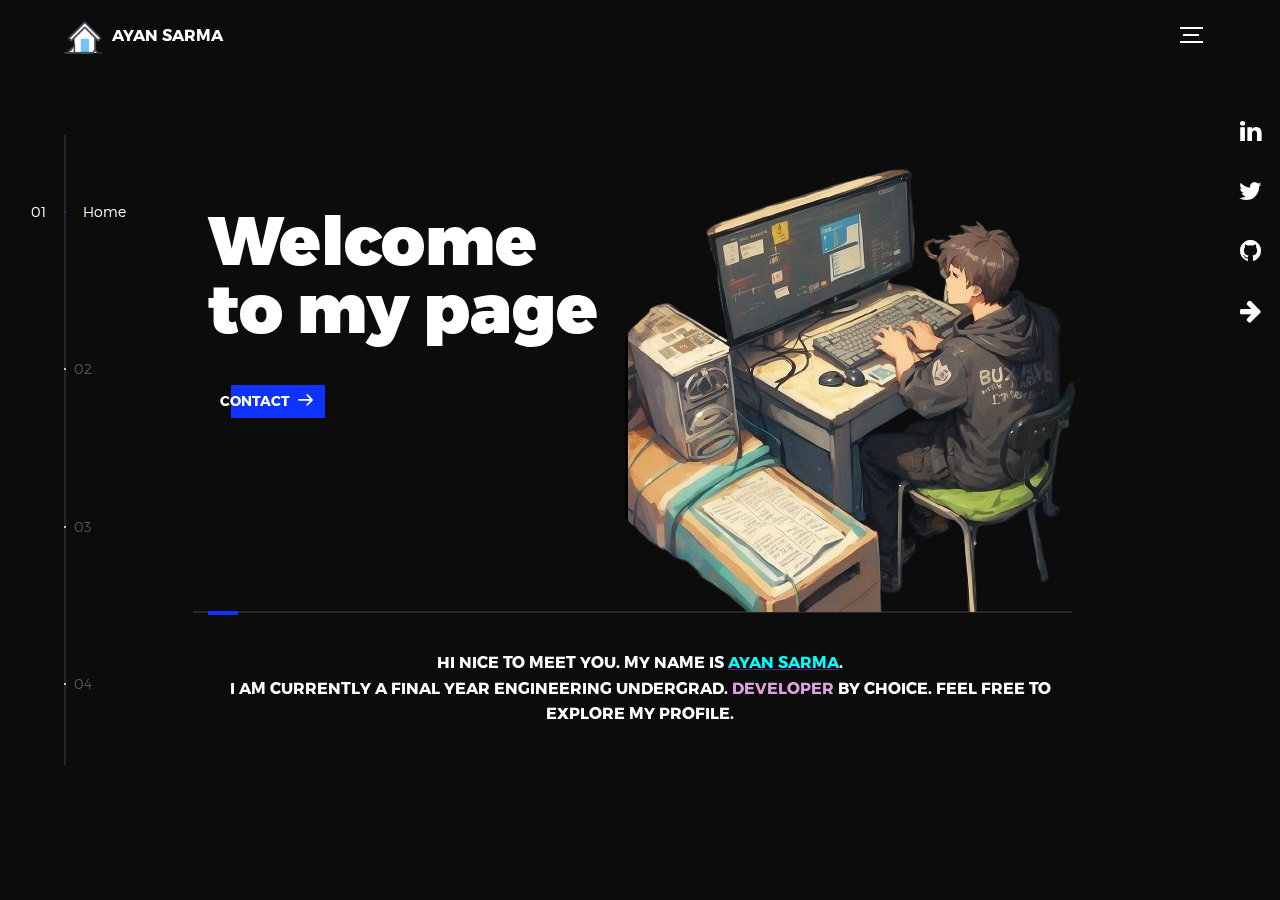
==== commit d5e8d58d: "Add files via upload" ====
--- a/index.html
+++ b/index.html
@@ -1,192 +1,703 @@
-<!DOCTYPE HTML>
-<!--
-	Massively by HTML5 UP
-	html5up.net | @ajlkn
-	Free for personal and commercial use under the CCA 3.0 license (html5up.net/license)
--->
-<html>
-	<head>
-		<title>Ayan Sarma's Portfolio</title>
-		<meta charset="utf-8" />
-		<meta name="viewport" content="width=device-width, initial-scale=1, user-scalable=no" />
-		<link rel="stylesheet" href="assets/css/main.css" />
-		<noscript><link rel="stylesheet" href="assets/css/noscript.css" /></noscript>
-		<link rel="apple-touch-icon" sizes="180x180" href="images/apple-touch-icon.png">
-		<link rel="icon" type="image/png" sizes="32x32" href="images/favicon-32x32.png">
-		<link rel="icon" type="image/png" sizes="16x16" href="images/favicon-16x16.png">
-		<link rel="manifest" href="/site.webmanifest">
-	</head>
-	<body class="is-preload">
-
-		<!-- Wrapper -->
-			<div id="wrapper" class="fade-in">
-
-				<!-- Intro -->
-					<div id="intro">
-						<h1>Hey I am<br />
-						Ayan Sarma</h1>
-						<p>Currently a final year Engineering Undergrad. @Developer by choice.<br />
-						Feel free to explore below.</p>
-						<ul class="actions">
-							<li><a href="#header" class="button icon solid solo fa-arrow-down scrolly">Continue</a></li>
-						</ul>
-					</div>
-
-				<!-- Header -->
-					<header id="header">
-						<a href="https://github.com/kiyoshi-87" class="logo">My Projects</a>
-					</header>
-
-				<!-- Nav -->
-					<nav id="nav">
-						<ul class="links">
-							<li class="active"><a href="index.html">Projects</a></li>
-							<li><a href="generic.html">About me</a></li>
-							<!-- <li><a href="elements.html">Elements Reference</a></li> -->
-						</ul>
-						<ul class="icons">
-							<li><a href="https://twitter.com/asarma_twt" target="_blank" class="icon brands fa-twitter"><span class="label">Twitter</span></a></li>
-							<li><a href="https://www.linkedin.com/in/ayan-sarma87/" target="_blank" class="icon brands fa-linkedin"><span class="label">LinkedIn</span></a></li>
-							<li><a href="https://github.com/kiyoshi-87" target="_blank" class="icon brands fa-github"><span class="label">GitHub</span></a></li>
-						</ul>
-					</nav>
-
-				<!-- Main -->
-					<div id="main">
-
-						<!-- Featured Post -->
-							<article class="post featured">
-								<header class="major">
-									<h2><a href="https://github.com/kiyoshi-87/RetireMate/releases/download/v0.1.0-beta/RetireMate.apk">RetireMate<br />
-									</a></h2>
-									<p>
-										A mobile application that helps you to plan your retirement.<br>
-									It is made using Flutter for the frontend. And the backend is made using Go.
-									</p>
-								</header>
-								<a href="#" class="image main"><img src="images/logo.png"" /></a>
-								<ul class="actions special">
-									<li><a href="https://github.com/kiyoshi-87/RetireMate-GO-backend?tab=readme-ov-file" class="button large">view project</a></li>
-								</ul>
-							</article>
-
-						<!-- Posts -->
-							<section class="posts">
-								<article>
-									<header>
-										<h2><a href="#">Library Management<br />
-											System</a></h2>
-									</header>
-									<a href="#" class="image fit"><img src="images/library-management-system.png" alt="" /></a>
-									<p>A backend API made using Go and MySQL. Using a ORM of Go known as GORM to manage the sql database, instead of manually writing queries for database operations.</p>
-									<ul class="actions special">
-										<li><a href="https://github.com/kiyoshi-87/Library-management-system" class="button">view project</a></li>
-									</ul>
-								</article>
-								<article>
-									<header>
-										<h2><a href="#">3-Tier-Application<br />
-										Deployment</a></h2>
-									</header>
-				
-									<a href="#" class="image fit"><img src="images/3-tier-removebg-preview.png" alt="" /></a>
-									<p>A 3-tier application where frontend is made using react, backend in NodeJS and is deployed in Kubernetes through containerizing each microservice and stored in AWS ECR and then is deployed further using AWS EKS.</p>
-									<ul class="actions special">
-										<li><a href="#" class="button">view project</a></li>
-									</ul>
-								</article>
-								<!-- <article>
-									<header>
-										<h2><a href="#">Ante mattis<br />
-										interdum dolor</a></h2>
-									</header>
-									<a href="#" class="image fit"><img src="images/pic04.jpg" alt="" /></a>
-									<p>Donec eget ex magna. Interdum et malesuada fames ac ante ipsum primis in faucibus. Pellentesque venenatis dolor imperdiet dolor mattis sagittis magna etiam.</p>
-									<ul class="actions special">
-										<li><a href="#" class="button">Full Story</a></li>
-									</ul>
-								</article>
-								<article>
-									<header>
-										<h2><a href="#">Tempus sed<br />
-										nulla imperdiet</a></h2>
-									</header>
-									<a href="#" class="image fit"><img src="images/pic05.jpg" alt="" /></a>
-									<p>Donec eget ex magna. Interdum et malesuada fames ac ante ipsum primis in faucibus. Pellentesque venenatis dolor imperdiet dolor mattis sagittis magna etiam.</p>
-									<ul class="actions special">
-										<li><a href="#" class="button">Full Story</a></li>
-									</ul>
-								</article>
-							</section> -->
-
-						<!-- Footer -->
-
-					</div>
-
-				<!-- Footer -->
-					<footer id="footer">
-						<section>
-							<form method="POST" action="https://formspree.io/f/xoqgjeap">
-								<div class="fields">
-									<div class="field">
-										<label for="name">Name</label>
-										<input type="text" name="name" id="name" />
-									</div>
-									<div class="field">
-										<label for="email">Email</label>
-										<input type="text" name="email" id="email" />
-									</div>
-									<div class="field">
-										<label for="message">Message</label>
-										<textarea name="message" id="message" rows="3"></textarea>
-									</div>
-								</div>
-								<ul class="actions">
-									<li><input type="submit" value="Send Message" /></li>
-								</ul>
-							</form>
-						</section>
-						<section class="split contact">
-							<section>
-								<h3>Email</h3>
-								<p><a href="mailto:ayansarmajrht@gmail.com">ayansarmajrht@gmail.com</a></p>
-
-							</section>
-							<section>
-								<h3>Phone</h3>
-								<p><a href="tel:+919435501423">+91-9435501423</a></p>
-							</section>
-							<section class="alt">
-								<h3>Address</h3>
-								<p>Jorhat, Assam, India
-								</p>
-							</section>
-							<section>
-								<h3>Social</h3>
-								<ul class="icons alt">
-									<li><a href="https://twitter.com/asarma_twt" target="_blank" class="icon brands alt fa-twitter"><span class="label">Twitter</span></a></li>
-									<li><a href="https://github.com/kiyoshi-87" target="_blank" class="icon brands alt fa-github"><span class="label">Github</span></a></li>
-									<li><a href="https://www.linkedin.com/in/ayan-sarma87/" target="_blank" class="icon brands alt fa-linkedin-in"><span class="label">LinkedIn</span></a></li>
-								</ul>
-							</section>
-						</section>
-					</footer>
-
-				<!-- Copyright -->
-					<div id="copyright">
-						<ul><li>&copy; Ayan Sarma</li><li>Year: 2024</li></ul>
-					</div>
-
-			</div>
-
-		<!-- Scripts -->
-			<script src="assets/js/jquery.min.js"></script>
-			<script src="assets/js/jquery.scrollex.min.js"></script>
-			<script src="assets/js/jquery.scrolly.min.js"></script>
-			<script src="assets/js/browser.min.js"></script>
-			<script src="assets/js/breakpoints.min.js"></script>
-			<script src="assets/js/util.js"></script>
-			<script src="assets/js/main.js"></script>
-
-	</body>
+<!DOCTYPE html>
+<html lang="en">
+
+<head>
+  <title>Ayan Sarma</title>
+  <meta charset="utf-8">
+  <meta name="viewport" content="width=device-width, initial-scale=1">
+  <meta http-equiv="X-UA-Compatible" content="IE=edge">
+  <meta name="description" content="HTML5 website template">
+  <meta name="keywords" content="global, template, html, sass, jquery">
+  <meta name="author" content="Bucky Maler">
+  <link rel="stylesheet" href="assets/css/main.css">
+  <link rel="stylesheet" href="assets/css/social.css">
+  <link rel="stylesheet" href="https://maxcdn.bootstrapcdn.com/font-awesome/4.3.0/css/font-awesome.min.css">
+  <link rel="icon" type="image/png" href="assets/img/favicon (1).ico">
+</head>
+
+<body>
+
+  <!-- socials start -->
+  <div class="s-media">
+    <a href="/" class="s-item facebook">
+      <span class="fa fa-linkedin"></span>
+    </a>
+
+    <a href="/" class="s-item twitter">
+      <span class="fa fa-twitter"></span>
+    </a>
+
+
+    <a href="/" class="s-item gplus">
+      <span class="fa fa-github"></span>
+    </a>
+
+    <a id="sm-close" class="s-item print">
+      <span class="fa fa-arrow-right"></span>
+    </a>
+
+  </div>
+  <a id="sm-open" class="s-item print sm-collapse">
+    <span class="fa fa-arrow-left"></span>
+  </a>
+  <!-- socials end -->
+
+
+  <!-- notification for small viewports and landscape oriented smartphones -->
+  <div class="device-notification">
+    <a class="device-notification--logo" href="#0">
+      <img src="assets/img/logo.png" alt="Global">
+      <p>Ayan Sarma</p>
+    </a>
+    <p class="device-notification--message">I must request you to orient your device to portrait or find a larger
+      screen. You won't be disappointed.</p>
+  </div>
+
+  <div class="perspective effect-rotate-left">
+    <div class="container">
+      <div class="outer-nav--return"></div>
+      <div id="viewport" class="l-viewport">
+        <div class="l-wrapper">
+          <header class="header">
+            <a class="header--logo" href="#0">
+              <img src="assets/img/home-logo.png" alt="Global" style="height: 38px;">
+              <p>Ayan Sarma</p>
+            </a>
+            <button class="header--cta cta">Contact</button>
+            <div class="header--nav-toggle">
+              <span></span>
+            </div>
+          </header>
+          <nav class="l-side-nav">
+            <ul class="side-nav">
+              <li class="is-active"><span>Home</span></li>
+              <li><span>Projects</span></li>
+              <li><span>My Skills</span></li>
+              <li><span>Message me</span></li>
+              <!-- <li><span>Hire us</span></li> -->
+            </ul>
+          </nav>
+          <ul class="l-main-content main-content">
+            <li class="l-section section section--is-active">
+              <div class="intro">
+                <div class="intro--banner">
+                  <h1>Welcome<br>to my page</h1>
+                  <button class="cta">Contact
+                    <svg version="1.1" id="Layer_1" xmlns="http://www.w3.org/2000/svg"
+                      xmlns:xlink="http://www.w3.org/1999/xlink" x="0px" y="0px" viewBox="0 0 150 118"
+                      style="enable-background:new 0 0 150 118;" xml:space="preserve">
+                      <g transform="translate(0.000000,118.000000) scale(0.100000,-0.100000)">
+                        <path
+                          d="M870,1167c-34-17-55-57-46-90c3-15,81-100,194-211l187-185l-565-1c-431,0-571-3-590-13c-55-28-64-94-18-137c21-20,33-20,597-20h575l-192-193C800,103,794,94,849,39c20-20,39-29,61-29c28,0,63,30,298,262c147,144,272,271,279,282c30,51,23,60-219,304C947,1180,926,1196,870,1167z" />
+                      </g>
+                    </svg>
+                    <span class="btn-background"></span>
+                  </button>
+                  <img src="assets/img/front-page-v2.png" alt="Welcome">
+                </div>
+
+                <div class="intro--options">
+                  <h3 style="text-align: center;">Hi nice to meet you. My name is <a href=""><span
+                        style="color: cyan  ; transition: color 0.3s;" class="name">Ayan Sarma</span></a>. <br>I am
+                    currently
+                    a final year engineering undergrad. <span style="color: plum;">Developer</span> by choice. Feel
+                    free to explore my profile.</h3>
+                </div>
+
+                <!-- <div class="intro--options">
+                <h3 style="text-align: center;">Hi nice to meet you. My name is Ayan Sarma. <br>I am currently a final year engineering undergrad. @Developer by choice.
+                  Feel free to explore my profile.
+                </h3> 
+                <a href="#0">
+                  <h3>Metiew &amp; Smith</h3>
+                  <p>Lorem ipsum dolor sit amet, consectetur adipisicing elit sed do.</p>
+                </a>
+                <a href="#0">
+                  <h3>Fantasy interactive</h3>
+                  <p>Lorem ipsum dolor sit amet, consectetur adipisicing elit sed do.</p>
+                </a>
+                <a href="#0">
+                  <h3>Paul &amp; shark</h3>
+                  <p>Lorem ipsum dolor sit amet, consectetur adipisicing elit sed do.</p>
+                </a>
+              </div> -->
+              </div>
+            </li>
+            <li class="l-section section">
+              <div class="work">
+                <h2>My Projects</h2>
+                <div class="work--lockup">
+                  <ul class="slider">
+
+                    <!-- <li class="slider--item slider--item-right">
+                    <a href="#0">
+                      <div class="slider--item-image">
+                        <img src="assets/img/work-alex-nowak.jpg" alt="Alex Nowak">
+                      </div>
+                      <p class="slider--item-title">Three-Tier Application Deployment</p>
+                      <p class="slider--item-description">A 3-tier application where frontend is made using react, backend in NodeJS and is deployed in Kubernetess</p>
+                    </a>
+                  </li> -->
+
+
+                    <li class="slider--item slider--item-center">
+                      <a href="https://github.com/kiyoshi-87/RetireMate-GO-backend" target="_blank">
+                        <div class="slider--item-image">
+                          <img src="assets/img/retiremate-logo-v5.png" alt="Victory">
+                        </div>
+                        <p class="slider--item-title">RetireMate</p>
+                        <p class="slider--item-description">A mobile application that helps you to plan your retirement
+                        </p>
+                      </a>
+                    </li>
+
+                    <li class="slider--item slider--item-left">
+                      <a href="https://github.com/kiyoshi-87/Library-management-system" target="_blank">
+                        <div class="slider--item-image">
+                          <img src="assets/img/library-management.png" alt="Metiew and Smith" style="
+                        padding-top: 1%">
+                        </div>
+                        <p class="slider--item-title">Library Management System</p>
+                        <p class="slider--item-description">An API made in GO and MysQL that manages books in a library
+                          system</p>
+                      </a>
+                    </li>
+
+
+
+                    <li class="slider--item slider--item-right">
+                      <a href="https://github.com/kiyoshi-87" target="_blank">
+                        <div class="slider--item-image">
+                          <img src="assets/img/url-shortener.png" alt="Alex Nowak">
+                        </div>
+                        <p class="slider--item-title">URL Shortner</p>
+                        <p class="slider--item-description">An url shortner made in GO and Redis with a microservice
+                          architecture</p>
+                      </a>
+                    </li>
+
+                  </ul>
+
+                  <style>
+                    .slider--item-title {
+                      /* Your existing styles here */
+                      transition: background-color 0.3s ease;
+                      /* Adding transition */
+                    }
+
+                    .slider--item-title:hover {
+                      /* Add the styles you want for hovering effect here */
+                      /* For example, changing background color */
+                      color: #52d0db;
+                      transform: scale(1.3);
+                    }
+
+                    .slider--item-title {
+                      transition: transform 0.3s ease;
+                      /* Adding transition for transform */
+                    }
+                  </style>
+
+
+                  <div class="slider--prev">
+                    <svg version="1.1" id="Layer_1" xmlns="http://www.w3.org/2000/svg"
+                      xmlns:xlink="http://www.w3.org/1999/xlink" x="0px" y="0px" viewBox="0 0 150 118"
+                      style="enable-background:new 0 0 150 118;" xml:space="preserve">
+                      <g transform="translate(0.000000,118.000000) scale(0.100000,-0.100000)">
+                        <path d="M561,1169C525,1155,10,640,3,612c-3-13,1-36,8-52c8-15,134-145,281-289C527,41,562,10,590,10c22,0,41,9,61,29
+                    c55,55,49,64-163,278L296,510h575c564,0,576,0,597,20c46,43,37,109-18,137c-19,10-159,13-590,13l-565,1l182,180
+                    c101,99,187,188,193,199c16,30,12,57-12,84C631,1174,595,1183,561,1169z" />
+                      </g>
+                    </svg>
+                  </div>
+                  <div class="slider--next">
+                    <svg version="1.1" id="Layer_1" xmlns="http://www.w3.org/2000/svg"
+                      xmlns:xlink="http://www.w3.org/1999/xlink" x="0px" y="0px" viewBox="0 0 150 118"
+                      style="enable-background:new 0 0 150 118;" xml:space="preserve">
+                      <g transform="translate(0.000000,118.000000) scale(0.100000,-0.100000)">
+                        <path
+                          d="M870,1167c-34-17-55-57-46-90c3-15,81-100,194-211l187-185l-565-1c-431,0-571-3-590-13c-55-28-64-94-18-137c21-20,33-20,597-20h575l-192-193C800,103,794,94,849,39c20-20,39-29,61-29c28,0,63,30,298,262c147,144,272,271,279,282c30,51,23,60-219,304C947,1180,926,1196,870,1167z" />
+                      </g>
+                    </svg>
+                  </div>
+                </div>
+                <a href="https://github.com/kiyoshi-87" target="_blank">
+                  <button class="projects-button">More Projects here</button>
+                </a>
+
+                <style>
+                  .projects-button {
+                    padding: 8px 12px;
+                    /* Decrease padding to make the button smaller */
+                    font-size: 14px;
+                    /* Decrease font size */
+                    background-color: #1a1520;
+                    color: #fff;
+                    border: none;
+                    border-radius: 5px;
+                    cursor: pointer;
+                    transition: background-color 0.3s ease;
+                    position: absolute;
+                    /* Position the button absolutely */
+                    bottom: 12%;
+                    /* Adjust top position as needed */
+                    right: 2%;
+                    /* Align the button to the right side of the webpage */
+                    animation: glowAndEnlarge 4s infinite alternate;
+                  }
+
+                  .projects-button:hover {
+                    background-color: rgb(30, 220, 220);
+                  }
+
+                  @keyframes glowAndEnlarge {
+                    0% {
+                      transform: scale(1);
+                      box-shadow: 0 0 10px #000000;
+                      /* Initial glow effect */
+                    }
+
+                    50% {
+                      transform: scale(1.1);
+                      /* Enlarge the button */
+                      box-shadow: 0 0 20px rgb(186, 252, 252);
+                      /* Increase glow effect */
+                    }
+
+                    100% {
+                      transform: scale(1);
+                      box-shadow: 0 0 10px #000000;
+                      /* Back to initial state */
+                    }
+                  }
+                </style>
+
+              </div>
+            </li>
+
+            <!-- <li class="l-section section">
+            <div class="contact">
+              <div class="contact--lockup">
+                <div class="modal">
+                  <div class="modal--information">
+                    <p>Pawia 5, 31-154 Kraków, Poland</p>
+                    <a href="mailto:ouremail@gmail.com">ouremail@gmail.com</a>
+                    <a href="tel:+148126287560">+48 12 628 75 60</a>
+                  </div>
+                  <ul class="modal--options">
+                    <li><a href="#0">Bēhance</a></li>
+                    <li><a href="#0">dribbble</a></li>
+                    <li><a href="mailto:ouremail@gmail.com">Contact Us</a></li>
+                  </ul>
+                </div>
+              </div>
+            </div>
+          </li> -->
+            <li class="l-section section">
+              <div class="hire">
+                <h2 style="font-size: 42px;margin: 20px 0 0 0;position: relative;top: 7%;">My Skills</h2>
+                <!-- checkout formspree.io for easy form setup -->
+                <img src="assets/img/bg-skills.png" alt="" class=back-img>
+                <!-- <form class="work-request"> -->
+                <div class="work-request--options" style="margin-top: 45px;">
+
+                  <span class="options-a" style="width: 120%;">
+                    <div class="skills-buttons">
+                      <img alt="Static Badge"
+                        src="https://img.shields.io/badge/Go-00ADD8?style=for-the-badge&logo=go&logoColor=white">
+                      <img
+                        src="https://img.shields.io/badge/Java-ED8B00?style=for-the-badge&logo=openjdk&logoColor=white"
+                        alt="">
+                      <img
+                        src="https://img.shields.io/badge/docker-%230db7ed.svg?style=for-the-badge&logo=docker&logoColor=white"
+                        alt="docker">
+                      <img
+                        src="https://img.shields.io/badge/kubernetes-%23326ce5.svg?style=for-the-badge&logo=kubernetes&logoColor=white"
+                        alt="k8s">
+                      <img src="https://img.shields.io/badge/HTML-239120?style=for-the-badge&logo=html5&logoColor=white"
+                        alt="">
+                      <img
+                        src="https://img.shields.io/badge/CSS-239120?&style=for-the-badge&logo=css3&logoColor=white&color=orange"
+                        alt="">
+                      <img
+                        src="https://img.shields.io/badge/JavaScript-F7DF1E?style=for-the-badge&logo=JavaScript&logoColor=white"
+                        alt="">
+                      <img
+                        src="https://img.shields.io/badge/Postman-FF6C37?style=for-the-badge&logo=postman&logoColor=white"
+                        alt="postman">
+                      <img
+                        src="https://img.shields.io/badge/Linux-FCC624?style=for-the-badge&logo=linux&logoColor=black"
+                        alt="">
+
+                      <img
+                        src="https://img.shields.io/badge/Spring-6DB33F?style=for-the-badge&logo=spring&logoColor=white"
+                        alt="">
+                      <img
+                        src="https://img.shields.io/badge/MySQL-00000F?style=for-the-badge&logo=mysql&logoColor=white&color=indigo"
+                        alt="">
+                      <img
+                        src="https://img.shields.io/badge/Amazon_AWS-FF9900?style=for-the-badge&logo=amazonaws&logoColor=white"
+                        alt="aws">
+                      <img
+                        src="https://img.shields.io/badge/Google_Cloud-4285F4?style=for-the-badge&logo=google-cloud&logoColor=white"
+                        alt="gcp">
+                      <img
+                        src="https://img.shields.io/badge/terraform-%235835CC.svg?style=for-the-badge&logo=terraform&logoColor=white"
+                        alt="terraform">
+                      <img src="https://img.shields.io/badge/GIT-E44C30?style=for-the-badge&logo=git&logoColor=white"
+                        alt="">
+                      <img
+                        src="https://img.shields.io/badge/circleci-343434?style=for-the-badge&logo=circleci&logoColor=white"
+                        alt="circleCI">
+
+                      <!-- Add more buttons for each category as needed -->
+                      <style>
+                        .skills-buttons {
+                          position: relative;
+                          top: -120%;
+                          display: flex;
+                          flex-wrap: wrap;
+                          /* Allow wrapping of buttons if necessary */
+                          justify-content: center;
+                          /* Align buttons horizontally at the center */
+                          gap: 15px;
+                          /* Add some space between buttons */
+                        }
+
+                        .skills-buttons button {
+                          padding: 12px 24px;
+                          /* Increase padding to make the buttons bigger */
+                          font-size: 16px;
+                          /* Increase font size */
+                          background-color: #333;
+                          color: #fff;
+                          border: none;
+                          border-radius: 5px;
+                          cursor: pointer;
+                          transition: background-color 0.3s ease;
+                        }
+
+                        .skills-buttons button:hover {
+                          background-color: #555;
+                          /* Change background color on hover */
+                        }
+
+                        .back-img {
+                          position: relative;
+                          top: -17%;
+                          right: -86%;
+                          height: 35%;
+                          width: 60%;
+                        }
+                      </style>
+
+                    </div>
+                  </span>
+                </div>
+                <h3 class="flexing">Always eager to learn more.</h3>
+
+                <style>
+                  .flexing {
+                    color: #555;
+                    text-align: left;
+                    transition: color 0.5s ease, transform 0.5s ease;
+                  }
+
+                  .flexing:hover {
+                    color: peachpuff;
+                    transform: scale(1.1);
+                  }
+                </style>
+
+              </div>
+              <!-- </form> -->
+
+            <li class="l-section section">
+              <div class="about">
+                <div class="login-box">
+                  <h2> →&nbsp;&nbsp; Send me a message&nbsp;&nbsp; ←</h2>
+
+                  <form id="myForm" method="post" action="https://formspree.io/f/xoqgjeap">
+                    <div class="user-box">
+                      <input type="text" name="name" required="">
+                      <label>Name</label>
+                    </div>
+                    <div class="user-box">
+                      <input type="email" name="email" required="">
+                      <label>Email</label>
+                    </div>
+                    <div class="user-box">
+                      <textarea name="message" required=""
+                        style="width: 100%; height: 100px; background-color: #0c0c0c;"></textarea>
+                      <label>Message</label>
+                    </div>
+
+                    <a href="#" id="submitBtn">
+                      <span></span>
+                      <span></span>
+                      <span></span>
+                      <span></span>
+                      Submit
+                    </a>
+                  </form>
+                  <script>
+                    document.getElementById("submitBtn").addEventListener("click", function (event) {
+                      event.preventDefault(); // Prevent default link behavior
+
+                      var form = document.getElementById("myForm");
+                      form.submit(); // Submit the form
+                    });
+                  </script>
+                </div>
+
+
+                <style>
+                  @keyframes animate {
+                    from {
+                      filter: hue-rotate(0deg);
+                    }
+
+                    to {
+                      filter: hue-rotate(360deg);
+                    }
+                  }
+
+
+                  html {
+                    height: 100%;
+                  }
+
+                  /* body {
+                    margin: 0;
+                    padding: 0;
+                    font-family: sans-serif;
+                    background: linear-gradient(#141e30, #243b55);
+                  } */
+
+                  .login-box {
+                    background-color: rgba(47, 38, 38, 0.464);
+                    position: absolute;
+                    top: 50%;
+                    left: 50%;
+                    width: 80%;
+                    padding: 40px;
+                    transform: translate(-50%, -50%);
+                    background: #0c0c0c;
+                    box-sizing: border-box;
+                    border-radius: 10px;
+                    animation: glow 2.5s infinite alternate;
+
+                    /* Add animation */
+                  }
+
+
+                  @keyframes glow {
+                    0% {
+                      box-shadow: 0 0 10px rgba(22, 67, 70, 0.5);
+                      /* Initial shadow */
+                    }
+
+                    100% {
+                      box-shadow: 0 0 20px rgb(0, 247, 255), 0 0 30px rgba(255, 255, 255, 0.6), 0 0 40px rgba(255, 255, 255, 0.4);
+                      /* Glowing effect */
+                    }
+                  }
+
+                  .login-box h2 {
+                    margin: 0 0 30px;
+                    padding: 0;
+                    color: #fff;
+                    text-align: center;
+                  }
+
+                  .login-box .user-box {
+                    position: relative;
+                  }
+
+                  .login-box .user-box input {
+                    width: 100%;
+                    padding: 10px 0;
+                    font-size: 16px;
+                    color: #fff;
+                    margin-bottom: 30px;
+                    border: none;
+                    border-bottom: 1px solid #fff;
+                    outline: none;
+                    background: transparent;
+                  }
+
+                  .login-box .user-box textarea {
+                    width: 100%;
+                    padding: 10px 0;
+                    font-size: 16px;
+                    color: #fff;
+                    margin-bottom: 30px;
+                    border: none;
+                    border-bottom: 1px solid #fff;
+                    outline: none;
+                    background: transparent;
+                  }
+
+                  .login-box .user-box label {
+                    position: absolute;
+                    top: 0;
+                    left: 0;
+                    padding: 10px 0;
+                    font-size: 16px;
+                    color: #fff;
+                    pointer-events: none;
+                    transition: .5s;
+                  }
+
+                  .login-box .user-box input:focus~label,
+                  .login-box .user-box input:valid~label {
+                    top: -20px;
+                    left: 0;
+                    color: #03e9f4;
+                    font-size: 12px;
+                  }
+
+                  .login-box .user-box textarea:focus~label,
+                  .login-box .user-box textarea:valid~label {
+                    top: -20px;
+                    left: 0;
+                    color: #03e9f4;
+                    font-size: 12px;
+                  }
+
+                  .login-box form a {
+                    position: relative;
+                    display: inline-block;
+                    padding: 10px 20px;
+                    color: #03e9f4;
+                    font-size: 16px;
+                    text-decoration: none;
+                    text-transform: uppercase;
+                    overflow: hidden;
+                    transition: .5s;
+                    margin-top: 40px;
+                    letter-spacing: 4px
+                  }
+
+                  .login-box a:hover {
+                    background: #03e9f4;
+                    color: #fff;
+                    border-radius: 5px;
+                    box-shadow: 0 0 5px #03e9f4,
+                      0 0 25px #03e9f4,
+                      0 0 50px #03e9f4,
+                      0 0 100px #03e9f4;
+                  }
+
+                  .login-box a span {
+                    position: absolute;
+                    display: block;
+                  }
+
+                  .login-box a span:nth-child(1) {
+                    top: 0;
+                    left: -100%;
+                    width: 100%;
+                    height: 2px;
+                    background: linear-gradient(90deg, transparent, #03e9f4);
+                    animation: btn-anim1 1s linear infinite;
+                  }
+
+                  @keyframes btn-anim1 {
+                    0% {
+                      left: -100%;
+                    }
+
+                    50%,
+                    100% {
+                      left: 100%;
+                    }
+                  }
+
+                  .login-box a span:nth-child(2) {
+                    top: -100%;
+                    right: 0;
+                    width: 2px;
+                    height: 100%;
+                    background: linear-gradient(180deg, transparent, #03e9f4);
+                    animation: btn-anim2 1s linear infinite;
+                    animation-delay: .25s
+                  }
+
+                  @keyframes btn-anim2 {
+                    0% {
+                      top: -100%;
+                    }
+
+                    50%,
+                    100% {
+                      top: 100%;
+                    }
+                  }
+
+                  .login-box a span:nth-child(3) {
+                    bottom: 0;
+                    right: -100%;
+                    width: 100%;
+                    height: 2px;
+                    background: linear-gradient(270deg, transparent, #03e9f4);
+                    animation: btn-anim3 1s linear infinite;
+                    animation-delay: .5s
+                  }
+
+                  @keyframes btn-anim3 {
+                    0% {
+                      right: -100%;
+                    }
+
+                    50%,
+                    100% {
+                      right: 100%;
+                    }
+                  }
+
+                  .login-box a span:nth-child(4) {
+                    bottom: -100%;
+                    left: 0;
+                    width: 2px;
+                    height: 100%;
+                    background: linear-gradient(360deg, transparent, #03e9f4);
+                    animation: btn-anim4 1s linear infinite;
+                    animation-delay: .75s
+                  }
+
+                  @keyframes btn-anim4 {
+                    0% {
+                      bottom: -100%;
+                    }
+
+                    50%,
+                    100% {
+                      bottom: 100%;
+                    }
+                  }
+                </style>
+              </div>
+
+            </li>
+
+          </ul>
+        </div>
+      </div>
+    </div>
+    <ul class="outer-nav">
+      <li class="is-active">Home</li>
+      <li>Projects</li>
+      <li>Skills</li>
+      <li>Message me</li>
+    </ul>
+
+  </div>
+
+  <script src="https://ajax.googleapis.com/ajax/libs/jquery/2.2.4/jquery.min.js"></script>
+  <script>window.jQuery || document.write('<script src="assets/js/vendor/jquery-2.2.4.min.js"><\/script>')</script>
+  <script src="assets/js/functions-min.js"></script>
+  <script src="assets/js/social.js"></script>
+</body>
+
 </html>--- a/assets/css/main.css
+++ b/assets/css/main.css
@@ -1,4691 +1 @@
-@import url(fontawesome-all.min.css);
-@import url("https://fonts.googleapis.com/css?family=Merriweather:300,700,300italic,700italic|Source+Sans+Pro:900");
-
-/*
-	Massively by HTML5 UP
-	html5up.net | @ajlkn
-	Free for personal and commercial use under the CCA 3.0 license (html5up.net/license)
-*/
-
-html, body, div, span, applet, object,
-iframe, h1, h2, h3, h4, h5, h6, p, blockquote,
-pre, a, abbr, acronym, address, big, cite,
-code, del, dfn, em, img, ins, kbd, q, s, samp,
-small, strike, strong, sub, sup, tt, var, b,
-u, i, center, dl, dt, dd, ol, ul, li, fieldset,
-form, label, legend, table, caption, tbody,
-tfoot, thead, tr, th, td, article, aside,
-canvas, details, embed, figure, figcaption,
-footer, header, hgroup, menu, nav, output, ruby,
-section, summary, time, mark, audio, video {
-	margin: 0;
-	padding: 0;
-	border: 0;
-	font-size: 100%;
-	font: inherit;
-	vertical-align: baseline;}
-
-article, aside, details, figcaption, figure,
-footer, header, hgroup, menu, nav, section {
-	display: block;}
-
-body {
-	line-height: 1;
-}
-
-ol, ul {
-	list-style: none;
-}
-
-blockquote, q {
-	quotes: none;
-}
-
-	blockquote:before, blockquote:after, q:before, q:after {
-		content: '';
-		content: none;
-	}
-
-table {
-	border-collapse: collapse;
-	border-spacing: 0;
-}
-
-body {
-	-webkit-text-size-adjust: none;
-}
-
-mark {
-	background-color: transparent;
-	color: inherit;
-}
-
-input::-moz-focus-inner {
-	border: 0;
-	padding: 0;
-}
-
-input, select, textarea {
-	-moz-appearance: none;
-	-webkit-appearance: none;
-	-ms-appearance: none;
-	appearance: none;
-}
-
-/* Basic */
-
-	@-ms-viewport {
-		width: device-width;
-	}
-
-	body {
-		-ms-overflow-style: scrollbar;
-	}
-
-	@media screen and (max-width: 480px) {
-
-		html, body {
-			min-width: 320px;
-		}
-
-	}
-
-	html {
-		box-sizing: border-box;
-	}
-
-	*, *:before, *:after {
-		box-sizing: inherit;
-	}
-
-	body {
-		background-color: #1e252d;
-	}
-
-		body.is-preload *, body.is-preload *:before, body.is-preload *:after {
-			-moz-animation: none !important;
-			-webkit-animation: none !important;
-			-ms-animation: none !important;
-			animation: none !important;
-			-moz-transition: none !important;
-			-webkit-transition: none !important;
-			-ms-transition: none !important;
-			transition: none !important;
-		}
-
-/* Type */
-
-	html {
-		font-size: 16pt;
-	}
-
-		@media screen and (max-width: 1680px) {
-
-			html {
-				font-size: 12pt;
-			}
-
-		}
-
-		@media screen and (max-width: 1280px) {
-
-			html {
-				font-size: 11pt;
-			}
-
-		}
-
-		@media screen and (max-width: 360px) {
-
-			html {
-				font-size: 10pt;
-			}
-
-		}
-
-	body {
-		color: #212931;
-	}
-
-	body, input, select, textarea {
-		font-family: "Merriweather", Georgia, serif;
-		font-weight: 300;
-		font-size: 1rem;
-		line-height: 2.375;
-	}
-
-	a {
-		-moz-transition: color 0.2s ease-in-out, background-color 0.2s ease-in-out, border-color 0.2s ease-in-out, box-shadow 0.2s ease-in-out;
-		-webkit-transition: color 0.2s ease-in-out, background-color 0.2s ease-in-out, border-color 0.2s ease-in-out, box-shadow 0.2s ease-in-out;
-		-ms-transition: color 0.2s ease-in-out, background-color 0.2s ease-in-out, border-color 0.2s ease-in-out, box-shadow 0.2s ease-in-out;
-		transition: color 0.2s ease-in-out, background-color 0.2s ease-in-out, border-color 0.2s ease-in-out, box-shadow 0.2s ease-in-out;
-		border-bottom: dotted 1px;
-		text-decoration: none;
-	}
-
-		a:hover {
-			border-bottom-color: transparent;
-		}
-
-	strong, b {
-		font-weight: 600;
-	}
-
-	em, i {
-		font-style: italic;
-	}
-
-	p {
-		text-align: justify;
-		margin: 0 0 2rem 0;
-	}
-
-	h1, h2, h3, h4, h5, h6 {
-		font-family: "Source Sans Pro", Helvetica, sans-serif;
-		font-weight: 900;
-		line-height: 1.5;
-		letter-spacing: 0.075em;
-		text-transform: uppercase;
-		margin: 0 0 1rem 0;
-	}
-
-		h1 a, h2 a, h3 a, h4 a, h5 a, h6 a {
-			border-bottom: 0;
-			color: inherit;
-			text-decoration: none;
-		}
-
-	h1 {
-		font-size: 4rem;
-		line-height: 1.1;
-		margin: 0 0 2rem 0;
-	}
-
-	h2 {
-		font-size: 1.75rem;
-		line-height: 1.3;
-		margin: 0 0 1.5rem 0;
-	}
-
-	h3 {
-		font-size: 1.25rem;
-		margin: 0 0 1.5rem 0;
-	}
-
-	h4 {
-		font-size: 1rem;
-	}
-
-	h5 {
-		font-size: 0.9rem;
-	}
-
-	h6 {
-		font-size: 0.8rem;
-	}
-
-	sub {
-		font-size: 0.8rem;
-		position: relative;
-		top: 0.5rem;
-	}
-
-	sup {
-		font-size: 0.8rem;
-		position: relative;
-		top: -0.5rem;
-	}
-
-	blockquote {
-		border-left: solid 4px;
-		font-style: italic;
-		margin: 0 0 2rem 0;
-		padding: 0.5rem 0 0.5rem 2rem;
-	}
-
-	code {
-		border: solid 2px;
-		font-family: "Courier New", monospace;
-		font-size: 0.9rem;
-		margin: 0 0.25rem;
-		padding: 0.25rem 0.65rem;
-	}
-
-	pre {
-		-webkit-overflow-scrolling: touch;
-		font-family: "Courier New", monospace;
-		font-size: 0.9rem;
-		margin: 0 0 2rem 0;
-	}
-
-		pre code {
-			display: block;
-			line-height: 1.75;
-			padding: 1rem 1.5rem;
-			overflow-x: auto;
-		}
-
-	hr {
-		border: 0;
-		border-bottom: solid 2px;
-		margin: 3rem 0;
-	}
-
-		hr.major {
-			margin: 5rem 0;
-		}
-
-	.align-left {
-		text-align: left;
-	}
-
-	.align-center {
-		text-align: center;
-	}
-
-	.align-right {
-		text-align: right;
-	}
-
-	input, select, textarea {
-		color: #212931;
-	}
-
-	a {
-		color: #212931;
-		border-bottom-color: rgba(33, 41, 49, 0.5);
-	}
-
-		a:hover {
-			border-bottom-color: transparent;
-			color: #18bfef !important;
-		}
-
-	strong, b {
-		color: #212931;
-	}
-
-	h1, h2, h3, h4, h5, h6 {
-		color: #212931;
-	}
-
-	blockquote {
-		border-left-color: #eeeeee;
-	}
-
-	code {
-		background: rgba(220, 220, 220, 0.25);
-		border-color: #eeeeee;
-	}
-
-	hr {
-		border-bottom-color: #eeeeee;
-	}
-
-/* Row */
-
-	.row {
-		display: flex;
-		flex-wrap: wrap;
-		box-sizing: border-box;
-		align-items: stretch;
-	}
-
-		.row > * {
-			box-sizing: border-box;
-		}
-
-		.row.gtr-uniform > * > :last-child {
-			margin-bottom: 0;
-		}
-
-		.row.aln-left {
-			justify-content: flex-start;
-		}
-
-		.row.aln-center {
-			justify-content: center;
-		}
-
-		.row.aln-right {
-			justify-content: flex-end;
-		}
-
-		.row.aln-top {
-			align-items: flex-start;
-		}
-
-		.row.aln-middle {
-			align-items: center;
-		}
-
-		.row.aln-bottom {
-			align-items: flex-end;
-		}
-
-		.row > .imp {
-			order: -1;
-		}
-
-		.row > .col-1 {
-			width: 8.33333%;
-		}
-
-		.row > .off-1 {
-			margin-left: 8.33333%;
-		}
-
-		.row > .col-2 {
-			width: 16.66667%;
-		}
-
-		.row > .off-2 {
-			margin-left: 16.66667%;
-		}
-
-		.row > .col-3 {
-			width: 25%;
-		}
-
-		.row > .off-3 {
-			margin-left: 25%;
-		}
-
-		.row > .col-4 {
-			width: 33.33333%;
-		}
-
-		.row > .off-4 {
-			margin-left: 33.33333%;
-		}
-
-		.row > .col-5 {
-			width: 41.66667%;
-		}
-
-		.row > .off-5 {
-			margin-left: 41.66667%;
-		}
-
-		.row > .col-6 {
-			width: 50%;
-		}
-
-		.row > .off-6 {
-			margin-left: 50%;
-		}
-
-		.row > .col-7 {
-			width: 58.33333%;
-		}
-
-		.row > .off-7 {
-			margin-left: 58.33333%;
-		}
-
-		.row > .col-8 {
-			width: 66.66667%;
-		}
-
-		.row > .off-8 {
-			margin-left: 66.66667%;
-		}
-
-		.row > .col-9 {
-			width: 75%;
-		}
-
-		.row > .off-9 {
-			margin-left: 75%;
-		}
-
-		.row > .col-10 {
-			width: 83.33333%;
-		}
-
-		.row > .off-10 {
-			margin-left: 83.33333%;
-		}
-
-		.row > .col-11 {
-			width: 91.66667%;
-		}
-
-		.row > .off-11 {
-			margin-left: 91.66667%;
-		}
-
-		.row > .col-12 {
-			width: 100%;
-		}
-
-		.row > .off-12 {
-			margin-left: 100%;
-		}
-
-		.row.gtr-0 {
-			margin-top: 0;
-			margin-left: 0rem;
-		}
-
-			.row.gtr-0 > * {
-				padding: 0 0 0 0rem;
-			}
-
-			.row.gtr-0.gtr-uniform {
-				margin-top: 0rem;
-			}
-
-				.row.gtr-0.gtr-uniform > * {
-					padding-top: 0rem;
-				}
-
-		.row.gtr-25 {
-			margin-top: 0;
-			margin-left: -0.375rem;
-		}
-
-			.row.gtr-25 > * {
-				padding: 0 0 0 0.375rem;
-			}
-
-			.row.gtr-25.gtr-uniform {
-				margin-top: -0.375rem;
-			}
-
-				.row.gtr-25.gtr-uniform > * {
-					padding-top: 0.375rem;
-				}
-
-		.row.gtr-50 {
-			margin-top: 0;
-			margin-left: -0.75rem;
-		}
-
-			.row.gtr-50 > * {
-				padding: 0 0 0 0.75rem;
-			}
-
-			.row.gtr-50.gtr-uniform {
-				margin-top: -0.75rem;
-			}
-
-				.row.gtr-50.gtr-uniform > * {
-					padding-top: 0.75rem;
-				}
-
-		.row {
-			margin-top: 0;
-			margin-left: -1.5rem;
-		}
-
-			.row > * {
-				padding: 0 0 0 1.5rem;
-			}
-
-			.row.gtr-uniform {
-				margin-top: -1.5rem;
-			}
-
-				.row.gtr-uniform > * {
-					padding-top: 1.5rem;
-				}
-
-		.row.gtr-150 {
-			margin-top: 0;
-			margin-left: -2.25rem;
-		}
-
-			.row.gtr-150 > * {
-				padding: 0 0 0 2.25rem;
-			}
-
-			.row.gtr-150.gtr-uniform {
-				margin-top: -2.25rem;
-			}
-
-				.row.gtr-150.gtr-uniform > * {
-					padding-top: 2.25rem;
-				}
-
-		.row.gtr-200 {
-			margin-top: 0;
-			margin-left: -3rem;
-		}
-
-			.row.gtr-200 > * {
-				padding: 0 0 0 3rem;
-			}
-
-			.row.gtr-200.gtr-uniform {
-				margin-top: -3rem;
-			}
-
-				.row.gtr-200.gtr-uniform > * {
-					padding-top: 3rem;
-				}
-
-		@media screen and (max-width: 1680px) {
-
-			.row {
-				display: flex;
-				flex-wrap: wrap;
-				box-sizing: border-box;
-				align-items: stretch;
-			}
-
-				.row > * {
-					box-sizing: border-box;
-				}
-
-				.row.gtr-uniform > * > :last-child {
-					margin-bottom: 0;
-				}
-
-				.row.aln-left {
-					justify-content: flex-start;
-				}
-
-				.row.aln-center {
-					justify-content: center;
-				}
-
-				.row.aln-right {
-					justify-content: flex-end;
-				}
-
-				.row.aln-top {
-					align-items: flex-start;
-				}
-
-				.row.aln-middle {
-					align-items: center;
-				}
-
-				.row.aln-bottom {
-					align-items: flex-end;
-				}
-
-				.row > .imp-xlarge {
-					order: -1;
-				}
-
-				.row > .col-1-xlarge {
-					width: 8.33333%;
-				}
-
-				.row > .off-1-xlarge {
-					margin-left: 8.33333%;
-				}
-
-				.row > .col-2-xlarge {
-					width: 16.66667%;
-				}
-
-				.row > .off-2-xlarge {
-					margin-left: 16.66667%;
-				}
-
-				.row > .col-3-xlarge {
-					width: 25%;
-				}
-
-				.row > .off-3-xlarge {
-					margin-left: 25%;
-				}
-
-				.row > .col-4-xlarge {
-					width: 33.33333%;
-				}
-
-				.row > .off-4-xlarge {
-					margin-left: 33.33333%;
-				}
-
-				.row > .col-5-xlarge {
-					width: 41.66667%;
-				}
-
-				.row > .off-5-xlarge {
-					margin-left: 41.66667%;
-				}
-
-				.row > .col-6-xlarge {
-					width: 50%;
-				}
-
-				.row > .off-6-xlarge {
-					margin-left: 50%;
-				}
-
-				.row > .col-7-xlarge {
-					width: 58.33333%;
-				}
-
-				.row > .off-7-xlarge {
-					margin-left: 58.33333%;
-				}
-
-				.row > .col-8-xlarge {
-					width: 66.66667%;
-				}
-
-				.row > .off-8-xlarge {
-					margin-left: 66.66667%;
-				}
-
-				.row > .col-9-xlarge {
-					width: 75%;
-				}
-
-				.row > .off-9-xlarge {
-					margin-left: 75%;
-				}
-
-				.row > .col-10-xlarge {
-					width: 83.33333%;
-				}
-
-				.row > .off-10-xlarge {
-					margin-left: 83.33333%;
-				}
-
-				.row > .col-11-xlarge {
-					width: 91.66667%;
-				}
-
-				.row > .off-11-xlarge {
-					margin-left: 91.66667%;
-				}
-
-				.row > .col-12-xlarge {
-					width: 100%;
-				}
-
-				.row > .off-12-xlarge {
-					margin-left: 100%;
-				}
-
-				.row.gtr-0 {
-					margin-top: 0;
-					margin-left: 0rem;
-				}
-
-					.row.gtr-0 > * {
-						padding: 0 0 0 0rem;
-					}
-
-					.row.gtr-0.gtr-uniform {
-						margin-top: 0rem;
-					}
-
-						.row.gtr-0.gtr-uniform > * {
-							padding-top: 0rem;
-						}
-
-				.row.gtr-25 {
-					margin-top: 0;
-					margin-left: -0.375rem;
-				}
-
-					.row.gtr-25 > * {
-						padding: 0 0 0 0.375rem;
-					}
-
-					.row.gtr-25.gtr-uniform {
-						margin-top: -0.375rem;
-					}
-
-						.row.gtr-25.gtr-uniform > * {
-							padding-top: 0.375rem;
-						}
-
-				.row.gtr-50 {
-					margin-top: 0;
-					margin-left: -0.75rem;
-				}
-
-					.row.gtr-50 > * {
-						padding: 0 0 0 0.75rem;
-					}
-
-					.row.gtr-50.gtr-uniform {
-						margin-top: -0.75rem;
-					}
-
-						.row.gtr-50.gtr-uniform > * {
-							padding-top: 0.75rem;
-						}
-
-				.row {
-					margin-top: 0;
-					margin-left: -1.5rem;
-				}
-
-					.row > * {
-						padding: 0 0 0 1.5rem;
-					}
-
-					.row.gtr-uniform {
-						margin-top: -1.5rem;
-					}
-
-						.row.gtr-uniform > * {
-							padding-top: 1.5rem;
-						}
-
-				.row.gtr-150 {
-					margin-top: 0;
-					margin-left: -2.25rem;
-				}
-
-					.row.gtr-150 > * {
-						padding: 0 0 0 2.25rem;
-					}
-
-					.row.gtr-150.gtr-uniform {
-						margin-top: -2.25rem;
-					}
-
-						.row.gtr-150.gtr-uniform > * {
-							padding-top: 2.25rem;
-						}
-
-				.row.gtr-200 {
-					margin-top: 0;
-					margin-left: -3rem;
-				}
-
-					.row.gtr-200 > * {
-						padding: 0 0 0 3rem;
-					}
-
-					.row.gtr-200.gtr-uniform {
-						margin-top: -3rem;
-					}
-
-						.row.gtr-200.gtr-uniform > * {
-							padding-top: 3rem;
-						}
-
-		}
-
-		@media screen and (max-width: 1280px) {
-
-			.row {
-				display: flex;
-				flex-wrap: wrap;
-				box-sizing: border-box;
-				align-items: stretch;
-			}
-
-				.row > * {
-					box-sizing: border-box;
-				}
-
-				.row.gtr-uniform > * > :last-child {
-					margin-bottom: 0;
-				}
-
-				.row.aln-left {
-					justify-content: flex-start;
-				}
-
-				.row.aln-center {
-					justify-content: center;
-				}
-
-				.row.aln-right {
-					justify-content: flex-end;
-				}
-
-				.row.aln-top {
-					align-items: flex-start;
-				}
-
-				.row.aln-middle {
-					align-items: center;
-				}
-
-				.row.aln-bottom {
-					align-items: flex-end;
-				}
-
-				.row > .imp-large {
-					order: -1;
-				}
-
-				.row > .col-1-large {
-					width: 8.33333%;
-				}
-
-				.row > .off-1-large {
-					margin-left: 8.33333%;
-				}
-
-				.row > .col-2-large {
-					width: 16.66667%;
-				}
-
-				.row > .off-2-large {
-					margin-left: 16.66667%;
-				}
-
-				.row > .col-3-large {
-					width: 25%;
-				}
-
-				.row > .off-3-large {
-					margin-left: 25%;
-				}
-
-				.row > .col-4-large {
-					width: 33.33333%;
-				}
-
-				.row > .off-4-large {
-					margin-left: 33.33333%;
-				}
-
-				.row > .col-5-large {
-					width: 41.66667%;
-				}
-
-				.row > .off-5-large {
-					margin-left: 41.66667%;
-				}
-
-				.row > .col-6-large {
-					width: 50%;
-				}
-
-				.row > .off-6-large {
-					margin-left: 50%;
-				}
-
-				.row > .col-7-large {
-					width: 58.33333%;
-				}
-
-				.row > .off-7-large {
-					margin-left: 58.33333%;
-				}
-
-				.row > .col-8-large {
-					width: 66.66667%;
-				}
-
-				.row > .off-8-large {
-					margin-left: 66.66667%;
-				}
-
-				.row > .col-9-large {
-					width: 75%;
-				}
-
-				.row > .off-9-large {
-					margin-left: 75%;
-				}
-
-				.row > .col-10-large {
-					width: 83.33333%;
-				}
-
-				.row > .off-10-large {
-					margin-left: 83.33333%;
-				}
-
-				.row > .col-11-large {
-					width: 91.66667%;
-				}
-
-				.row > .off-11-large {
-					margin-left: 91.66667%;
-				}
-
-				.row > .col-12-large {
-					width: 100%;
-				}
-
-				.row > .off-12-large {
-					margin-left: 100%;
-				}
-
-				.row.gtr-0 {
-					margin-top: 0;
-					margin-left: 0rem;
-				}
-
-					.row.gtr-0 > * {
-						padding: 0 0 0 0rem;
-					}
-
-					.row.gtr-0.gtr-uniform {
-						margin-top: 0rem;
-					}
-
-						.row.gtr-0.gtr-uniform > * {
-							padding-top: 0rem;
-						}
-
-				.row.gtr-25 {
-					margin-top: 0;
-					margin-left: -0.375rem;
-				}
-
-					.row.gtr-25 > * {
-						padding: 0 0 0 0.375rem;
-					}
-
-					.row.gtr-25.gtr-uniform {
-						margin-top: -0.375rem;
-					}
-
-						.row.gtr-25.gtr-uniform > * {
-							padding-top: 0.375rem;
-						}
-
-				.row.gtr-50 {
-					margin-top: 0;
-					margin-left: -0.75rem;
-				}
-
-					.row.gtr-50 > * {
-						padding: 0 0 0 0.75rem;
-					}
-
-					.row.gtr-50.gtr-uniform {
-						margin-top: -0.75rem;
-					}
-
-						.row.gtr-50.gtr-uniform > * {
-							padding-top: 0.75rem;
-						}
-
-				.row {
-					margin-top: 0;
-					margin-left: -1.5rem;
-				}
-
-					.row > * {
-						padding: 0 0 0 1.5rem;
-					}
-
-					.row.gtr-uniform {
-						margin-top: -1.5rem;
-					}
-
-						.row.gtr-uniform > * {
-							padding-top: 1.5rem;
-						}
-
-				.row.gtr-150 {
-					margin-top: 0;
-					margin-left: -2.25rem;
-				}
-
-					.row.gtr-150 > * {
-						padding: 0 0 0 2.25rem;
-					}
-
-					.row.gtr-150.gtr-uniform {
-						margin-top: -2.25rem;
-					}
-
-						.row.gtr-150.gtr-uniform > * {
-							padding-top: 2.25rem;
-						}
-
-				.row.gtr-200 {
-					margin-top: 0;
-					margin-left: -3rem;
-				}
-
-					.row.gtr-200 > * {
-						padding: 0 0 0 3rem;
-					}
-
-					.row.gtr-200.gtr-uniform {
-						margin-top: -3rem;
-					}
-
-						.row.gtr-200.gtr-uniform > * {
-							padding-top: 3rem;
-						}
-
-		}
-
-		@media screen and (max-width: 980px) {
-
-			.row {
-				display: flex;
-				flex-wrap: wrap;
-				box-sizing: border-box;
-				align-items: stretch;
-			}
-
-				.row > * {
-					box-sizing: border-box;
-				}
-
-				.row.gtr-uniform > * > :last-child {
-					margin-bottom: 0;
-				}
-
-				.row.aln-left {
-					justify-content: flex-start;
-				}
-
-				.row.aln-center {
-					justify-content: center;
-				}
-
-				.row.aln-right {
-					justify-content: flex-end;
-				}
-
-				.row.aln-top {
-					align-items: flex-start;
-				}
-
-				.row.aln-middle {
-					align-items: center;
-				}
-
-				.row.aln-bottom {
-					align-items: flex-end;
-				}
-
-				.row > .imp-medium {
-					order: -1;
-				}
-
-				.row > .col-1-medium {
-					width: 8.33333%;
-				}
-
-				.row > .off-1-medium {
-					margin-left: 8.33333%;
-				}
-
-				.row > .col-2-medium {
-					width: 16.66667%;
-				}
-
-				.row > .off-2-medium {
-					margin-left: 16.66667%;
-				}
-
-				.row > .col-3-medium {
-					width: 25%;
-				}
-
-				.row > .off-3-medium {
-					margin-left: 25%;
-				}
-
-				.row > .col-4-medium {
-					width: 33.33333%;
-				}
-
-				.row > .off-4-medium {
-					margin-left: 33.33333%;
-				}
-
-				.row > .col-5-medium {
-					width: 41.66667%;
-				}
-
-				.row > .off-5-medium {
-					margin-left: 41.66667%;
-				}
-
-				.row > .col-6-medium {
-					width: 50%;
-				}
-
-				.row > .off-6-medium {
-					margin-left: 50%;
-				}
-
-				.row > .col-7-medium {
-					width: 58.33333%;
-				}
-
-				.row > .off-7-medium {
-					margin-left: 58.33333%;
-				}
-
-				.row > .col-8-medium {
-					width: 66.66667%;
-				}
-
-				.row > .off-8-medium {
-					margin-left: 66.66667%;
-				}
-
-				.row > .col-9-medium {
-					width: 75%;
-				}
-
-				.row > .off-9-medium {
-					margin-left: 75%;
-				}
-
-				.row > .col-10-medium {
-					width: 83.33333%;
-				}
-
-				.row > .off-10-medium {
-					margin-left: 83.33333%;
-				}
-
-				.row > .col-11-medium {
-					width: 91.66667%;
-				}
-
-				.row > .off-11-medium {
-					margin-left: 91.66667%;
-				}
-
-				.row > .col-12-medium {
-					width: 100%;
-				}
-
-				.row > .off-12-medium {
-					margin-left: 100%;
-				}
-
-				.row.gtr-0 {
-					margin-top: 0;
-					margin-left: 0rem;
-				}
-
-					.row.gtr-0 > * {
-						padding: 0 0 0 0rem;
-					}
-
-					.row.gtr-0.gtr-uniform {
-						margin-top: 0rem;
-					}
-
-						.row.gtr-0.gtr-uniform > * {
-							padding-top: 0rem;
-						}
-
-				.row.gtr-25 {
-					margin-top: 0;
-					margin-left: -0.375rem;
-				}
-
-					.row.gtr-25 > * {
-						padding: 0 0 0 0.375rem;
-					}
-
-					.row.gtr-25.gtr-uniform {
-						margin-top: -0.375rem;
-					}
-
-						.row.gtr-25.gtr-uniform > * {
-							padding-top: 0.375rem;
-						}
-
-				.row.gtr-50 {
-					margin-top: 0;
-					margin-left: -0.75rem;
-				}
-
-					.row.gtr-50 > * {
-						padding: 0 0 0 0.75rem;
-					}
-
-					.row.gtr-50.gtr-uniform {
-						margin-top: -0.75rem;
-					}
-
-						.row.gtr-50.gtr-uniform > * {
-							padding-top: 0.75rem;
-						}
-
-				.row {
-					margin-top: 0;
-					margin-left: -1.5rem;
-				}
-
-					.row > * {
-						padding: 0 0 0 1.5rem;
-					}
-
-					.row.gtr-uniform {
-						margin-top: -1.5rem;
-					}
-
-						.row.gtr-uniform > * {
-							padding-top: 1.5rem;
-						}
-
-				.row.gtr-150 {
-					margin-top: 0;
-					margin-left: -2.25rem;
-				}
-
-					.row.gtr-150 > * {
-						padding: 0 0 0 2.25rem;
-					}
-
-					.row.gtr-150.gtr-uniform {
-						margin-top: -2.25rem;
-					}
-
-						.row.gtr-150.gtr-uniform > * {
-							padding-top: 2.25rem;
-						}
-
-				.row.gtr-200 {
-					margin-top: 0;
-					margin-left: -3rem;
-				}
-
-					.row.gtr-200 > * {
-						padding: 0 0 0 3rem;
-					}
-
-					.row.gtr-200.gtr-uniform {
-						margin-top: -3rem;
-					}
-
-						.row.gtr-200.gtr-uniform > * {
-							padding-top: 3rem;
-						}
-
-		}
-
-		@media screen and (max-width: 736px) {
-
-			.row {
-				display: flex;
-				flex-wrap: wrap;
-				box-sizing: border-box;
-				align-items: stretch;
-			}
-
-				.row > * {
-					box-sizing: border-box;
-				}
-
-				.row.gtr-uniform > * > :last-child {
-					margin-bottom: 0;
-				}
-
-				.row.aln-left {
-					justify-content: flex-start;
-				}
-
-				.row.aln-center {
-					justify-content: center;
-				}
-
-				.row.aln-right {
-					justify-content: flex-end;
-				}
-
-				.row.aln-top {
-					align-items: flex-start;
-				}
-
-				.row.aln-middle {
-					align-items: center;
-				}
-
-				.row.aln-bottom {
-					align-items: flex-end;
-				}
-
-				.row > .imp-small {
-					order: -1;
-				}
-
-				.row > .col-1-small {
-					width: 8.33333%;
-				}
-
-				.row > .off-1-small {
-					margin-left: 8.33333%;
-				}
-
-				.row > .col-2-small {
-					width: 16.66667%;
-				}
-
-				.row > .off-2-small {
-					margin-left: 16.66667%;
-				}
-
-				.row > .col-3-small {
-					width: 25%;
-				}
-
-				.row > .off-3-small {
-					margin-left: 25%;
-				}
-
-				.row > .col-4-small {
-					width: 33.33333%;
-				}
-
-				.row > .off-4-small {
-					margin-left: 33.33333%;
-				}
-
-				.row > .col-5-small {
-					width: 41.66667%;
-				}
-
-				.row > .off-5-small {
-					margin-left: 41.66667%;
-				}
-
-				.row > .col-6-small {
-					width: 50%;
-				}
-
-				.row > .off-6-small {
-					margin-left: 50%;
-				}
-
-				.row > .col-7-small {
-					width: 58.33333%;
-				}
-
-				.row > .off-7-small {
-					margin-left: 58.33333%;
-				}
-
-				.row > .col-8-small {
-					width: 66.66667%;
-				}
-
-				.row > .off-8-small {
-					margin-left: 66.66667%;
-				}
-
-				.row > .col-9-small {
-					width: 75%;
-				}
-
-				.row > .off-9-small {
-					margin-left: 75%;
-				}
-
-				.row > .col-10-small {
-					width: 83.33333%;
-				}
-
-				.row > .off-10-small {
-					margin-left: 83.33333%;
-				}
-
-				.row > .col-11-small {
-					width: 91.66667%;
-				}
-
-				.row > .off-11-small {
-					margin-left: 91.66667%;
-				}
-
-				.row > .col-12-small {
-					width: 100%;
-				}
-
-				.row > .off-12-small {
-					margin-left: 100%;
-				}
-
-				.row.gtr-0 {
-					margin-top: 0;
-					margin-left: 0rem;
-				}
-
-					.row.gtr-0 > * {
-						padding: 0 0 0 0rem;
-					}
-
-					.row.gtr-0.gtr-uniform {
-						margin-top: 0rem;
-					}
-
-						.row.gtr-0.gtr-uniform > * {
-							padding-top: 0rem;
-						}
-
-				.row.gtr-25 {
-					margin-top: 0;
-					margin-left: -0.375rem;
-				}
-
-					.row.gtr-25 > * {
-						padding: 0 0 0 0.375rem;
-					}
-
-					.row.gtr-25.gtr-uniform {
-						margin-top: -0.375rem;
-					}
-
-						.row.gtr-25.gtr-uniform > * {
-							padding-top: 0.375rem;
-						}
-
-				.row.gtr-50 {
-					margin-top: 0;
-					margin-left: -0.75rem;
-				}
-
-					.row.gtr-50 > * {
-						padding: 0 0 0 0.75rem;
-					}
-
-					.row.gtr-50.gtr-uniform {
-						margin-top: -0.75rem;
-					}
-
-						.row.gtr-50.gtr-uniform > * {
-							padding-top: 0.75rem;
-						}
-
-				.row {
-					margin-top: 0;
-					margin-left: -1.5rem;
-				}
-
-					.row > * {
-						padding: 0 0 0 1.5rem;
-					}
-
-					.row.gtr-uniform {
-						margin-top: -1.5rem;
-					}
-
-						.row.gtr-uniform > * {
-							padding-top: 1.5rem;
-						}
-
-				.row.gtr-150 {
-					margin-top: 0;
-					margin-left: -2.25rem;
-				}
-
-					.row.gtr-150 > * {
-						padding: 0 0 0 2.25rem;
-					}
-
-					.row.gtr-150.gtr-uniform {
-						margin-top: -2.25rem;
-					}
-
-						.row.gtr-150.gtr-uniform > * {
-							padding-top: 2.25rem;
-						}
-
-				.row.gtr-200 {
-					margin-top: 0;
-					margin-left: -3rem;
-				}
-
-					.row.gtr-200 > * {
-						padding: 0 0 0 3rem;
-					}
-
-					.row.gtr-200.gtr-uniform {
-						margin-top: -3rem;
-					}
-
-						.row.gtr-200.gtr-uniform > * {
-							padding-top: 3rem;
-						}
-
-		}
-
-		@media screen and (max-width: 480px) {
-
-			.row {
-				display: flex;
-				flex-wrap: wrap;
-				box-sizing: border-box;
-				align-items: stretch;
-			}
-
-				.row > * {
-					box-sizing: border-box;
-				}
-
-				.row.gtr-uniform > * > :last-child {
-					margin-bottom: 0;
-				}
-
-				.row.aln-left {
-					justify-content: flex-start;
-				}
-
-				.row.aln-center {
-					justify-content: center;
-				}
-
-				.row.aln-right {
-					justify-content: flex-end;
-				}
-
-				.row.aln-top {
-					align-items: flex-start;
-				}
-
-				.row.aln-middle {
-					align-items: center;
-				}
-
-				.row.aln-bottom {
-					align-items: flex-end;
-				}
-
-				.row > .imp-xsmall {
-					order: -1;
-				}
-
-				.row > .col-1-xsmall {
-					width: 8.33333%;
-				}
-
-				.row > .off-1-xsmall {
-					margin-left: 8.33333%;
-				}
-
-				.row > .col-2-xsmall {
-					width: 16.66667%;
-				}
-
-				.row > .off-2-xsmall {
-					margin-left: 16.66667%;
-				}
-
-				.row > .col-3-xsmall {
-					width: 25%;
-				}
-
-				.row > .off-3-xsmall {
-					margin-left: 25%;
-				}
-
-				.row > .col-4-xsmall {
-					width: 33.33333%;
-				}
-
-				.row > .off-4-xsmall {
-					margin-left: 33.33333%;
-				}
-
-				.row > .col-5-xsmall {
-					width: 41.66667%;
-				}
-
-				.row > .off-5-xsmall {
-					margin-left: 41.66667%;
-				}
-
-				.row > .col-6-xsmall {
-					width: 50%;
-				}
-
-				.row > .off-6-xsmall {
-					margin-left: 50%;
-				}
-
-				.row > .col-7-xsmall {
-					width: 58.33333%;
-				}
-
-				.row > .off-7-xsmall {
-					margin-left: 58.33333%;
-				}
-
-				.row > .col-8-xsmall {
-					width: 66.66667%;
-				}
-
-				.row > .off-8-xsmall {
-					margin-left: 66.66667%;
-				}
-
-				.row > .col-9-xsmall {
-					width: 75%;
-				}
-
-				.row > .off-9-xsmall {
-					margin-left: 75%;
-				}
-
-				.row > .col-10-xsmall {
-					width: 83.33333%;
-				}
-
-				.row > .off-10-xsmall {
-					margin-left: 83.33333%;
-				}
-
-				.row > .col-11-xsmall {
-					width: 91.66667%;
-				}
-
-				.row > .off-11-xsmall {
-					margin-left: 91.66667%;
-				}
-
-				.row > .col-12-xsmall {
-					width: 100%;
-				}
-
-				.row > .off-12-xsmall {
-					margin-left: 100%;
-				}
-
-				.row.gtr-0 {
-					margin-top: 0;
-					margin-left: 0rem;
-				}
-
-					.row.gtr-0 > * {
-						padding: 0 0 0 0rem;
-					}
-
-					.row.gtr-0.gtr-uniform {
-						margin-top: 0rem;
-					}
-
-						.row.gtr-0.gtr-uniform > * {
-							padding-top: 0rem;
-						}
-
-				.row.gtr-25 {
-					margin-top: 0;
-					margin-left: -0.375rem;
-				}
-
-					.row.gtr-25 > * {
-						padding: 0 0 0 0.375rem;
-					}
-
-					.row.gtr-25.gtr-uniform {
-						margin-top: -0.375rem;
-					}
-
-						.row.gtr-25.gtr-uniform > * {
-							padding-top: 0.375rem;
-						}
-
-				.row.gtr-50 {
-					margin-top: 0;
-					margin-left: -0.75rem;
-				}
-
-					.row.gtr-50 > * {
-						padding: 0 0 0 0.75rem;
-					}
-
-					.row.gtr-50.gtr-uniform {
-						margin-top: -0.75rem;
-					}
-
-						.row.gtr-50.gtr-uniform > * {
-							padding-top: 0.75rem;
-						}
-
-				.row {
-					margin-top: 0;
-					margin-left: -1.5rem;
-				}
-
-					.row > * {
-						padding: 0 0 0 1.5rem;
-					}
-
-					.row.gtr-uniform {
-						margin-top: -1.5rem;
-					}
-
-						.row.gtr-uniform > * {
-							padding-top: 1.5rem;
-						}
-
-				.row.gtr-150 {
-					margin-top: 0;
-					margin-left: -2.25rem;
-				}
-
-					.row.gtr-150 > * {
-						padding: 0 0 0 2.25rem;
-					}
-
-					.row.gtr-150.gtr-uniform {
-						margin-top: -2.25rem;
-					}
-
-						.row.gtr-150.gtr-uniform > * {
-							padding-top: 2.25rem;
-						}
-
-				.row.gtr-200 {
-					margin-top: 0;
-					margin-left: -3rem;
-				}
-
-					.row.gtr-200 > * {
-						padding: 0 0 0 3rem;
-					}
-
-					.row.gtr-200.gtr-uniform {
-						margin-top: -3rem;
-					}
-
-						.row.gtr-200.gtr-uniform > * {
-							padding-top: 3rem;
-						}
-
-		}
-
-		@media screen and (max-width: 360px) {
-
-			.row {
-				display: flex;
-				flex-wrap: wrap;
-				box-sizing: border-box;
-				align-items: stretch;
-			}
-
-				.row > * {
-					box-sizing: border-box;
-				}
-
-				.row.gtr-uniform > * > :last-child {
-					margin-bottom: 0;
-				}
-
-				.row.aln-left {
-					justify-content: flex-start;
-				}
-
-				.row.aln-center {
-					justify-content: center;
-				}
-
-				.row.aln-right {
-					justify-content: flex-end;
-				}
-
-				.row.aln-top {
-					align-items: flex-start;
-				}
-
-				.row.aln-middle {
-					align-items: center;
-				}
-
-				.row.aln-bottom {
-					align-items: flex-end;
-				}
-
-				.row > .imp-xxsmall {
-					order: -1;
-				}
-
-				.row > .col-1-xxsmall {
-					width: 8.33333%;
-				}
-
-				.row > .off-1-xxsmall {
-					margin-left: 8.33333%;
-				}
-
-				.row > .col-2-xxsmall {
-					width: 16.66667%;
-				}
-
-				.row > .off-2-xxsmall {
-					margin-left: 16.66667%;
-				}
-
-				.row > .col-3-xxsmall {
-					width: 25%;
-				}
-
-				.row > .off-3-xxsmall {
-					margin-left: 25%;
-				}
-
-				.row > .col-4-xxsmall {
-					width: 33.33333%;
-				}
-
-				.row > .off-4-xxsmall {
-					margin-left: 33.33333%;
-				}
-
-				.row > .col-5-xxsmall {
-					width: 41.66667%;
-				}
-
-				.row > .off-5-xxsmall {
-					margin-left: 41.66667%;
-				}
-
-				.row > .col-6-xxsmall {
-					width: 50%;
-				}
-
-				.row > .off-6-xxsmall {
-					margin-left: 50%;
-				}
-
-				.row > .col-7-xxsmall {
-					width: 58.33333%;
-				}
-
-				.row > .off-7-xxsmall {
-					margin-left: 58.33333%;
-				}
-
-				.row > .col-8-xxsmall {
-					width: 66.66667%;
-				}
-
-				.row > .off-8-xxsmall {
-					margin-left: 66.66667%;
-				}
-
-				.row > .col-9-xxsmall {
-					width: 75%;
-				}
-
-				.row > .off-9-xxsmall {
-					margin-left: 75%;
-				}
-
-				.row > .col-10-xxsmall {
-					width: 83.33333%;
-				}
-
-				.row > .off-10-xxsmall {
-					margin-left: 83.33333%;
-				}
-
-				.row > .col-11-xxsmall {
-					width: 91.66667%;
-				}
-
-				.row > .off-11-xxsmall {
-					margin-left: 91.66667%;
-				}
-
-				.row > .col-12-xxsmall {
-					width: 100%;
-				}
-
-				.row > .off-12-xxsmall {
-					margin-left: 100%;
-				}
-
-				.row.gtr-0 {
-					margin-top: 0;
-					margin-left: 0rem;
-				}
-
-					.row.gtr-0 > * {
-						padding: 0 0 0 0rem;
-					}
-
-					.row.gtr-0.gtr-uniform {
-						margin-top: 0rem;
-					}
-
-						.row.gtr-0.gtr-uniform > * {
-							padding-top: 0rem;
-						}
-
-				.row.gtr-25 {
-					margin-top: 0;
-					margin-left: -0.375rem;
-				}
-
-					.row.gtr-25 > * {
-						padding: 0 0 0 0.375rem;
-					}
-
-					.row.gtr-25.gtr-uniform {
-						margin-top: -0.375rem;
-					}
-
-						.row.gtr-25.gtr-uniform > * {
-							padding-top: 0.375rem;
-						}
-
-				.row.gtr-50 {
-					margin-top: 0;
-					margin-left: -0.75rem;
-				}
-
-					.row.gtr-50 > * {
-						padding: 0 0 0 0.75rem;
-					}
-
-					.row.gtr-50.gtr-uniform {
-						margin-top: -0.75rem;
-					}
-
-						.row.gtr-50.gtr-uniform > * {
-							padding-top: 0.75rem;
-						}
-
-				.row {
-					margin-top: 0;
-					margin-left: -1.5rem;
-				}
-
-					.row > * {
-						padding: 0 0 0 1.5rem;
-					}
-
-					.row.gtr-uniform {
-						margin-top: -1.5rem;
-					}
-
-						.row.gtr-uniform > * {
-							padding-top: 1.5rem;
-						}
-
-				.row.gtr-150 {
-					margin-top: 0;
-					margin-left: -2.25rem;
-				}
-
-					.row.gtr-150 > * {
-						padding: 0 0 0 2.25rem;
-					}
-
-					.row.gtr-150.gtr-uniform {
-						margin-top: -2.25rem;
-					}
-
-						.row.gtr-150.gtr-uniform > * {
-							padding-top: 2.25rem;
-						}
-
-				.row.gtr-200 {
-					margin-top: 0;
-					margin-left: -3rem;
-				}
-
-					.row.gtr-200 > * {
-						padding: 0 0 0 3rem;
-					}
-
-					.row.gtr-200.gtr-uniform {
-						margin-top: -3rem;
-					}
-
-						.row.gtr-200.gtr-uniform > * {
-							padding-top: 3rem;
-						}
-
-		}
-
-/* Box */
-
-	.box {
-		border: solid 2px;
-		margin-bottom: 2rem;
-		padding: 1.5rem;
-	}
-
-		.box > :last-child,
-		.box > :last-child > :last-child,
-		.box > :last-child > :last-child > :last-child {
-			margin-bottom: 0;
-		}
-
-		.box.alt {
-			border: 0;
-			border-radius: 0;
-			padding: 0;
-		}
-
-	.box {
-		border-color: #eeeeee;
-	}
-
-/* Button */
-
-	input[type="submit"],
-	input[type="reset"],
-	input[type="button"],
-	button,
-	.button {
-		-moz-appearance: none;
-		-webkit-appearance: none;
-		-ms-appearance: none;
-		appearance: none;
-		-moz-transition: background-color 0.2s ease-in-out, box-shadow 0.2s ease-in-out, color 0.2s ease-in-out;
-		-webkit-transition: background-color 0.2s ease-in-out, box-shadow 0.2s ease-in-out, color 0.2s ease-in-out;
-		-ms-transition: background-color 0.2s ease-in-out, box-shadow 0.2s ease-in-out, color 0.2s ease-in-out;
-		transition: background-color 0.2s ease-in-out, box-shadow 0.2s ease-in-out, color 0.2s ease-in-out;
-		border: 0;
-		border-radius: 0;
-		cursor: pointer;
-		display: inline-block;
-		font-family: "Source Sans Pro", Helvetica, sans-serif;
-		font-size: 0.8rem;
-		font-weight: 900;
-		letter-spacing: 0.075em;
-		height: 3rem;
-		line-height: 3rem;
-		padding: 0 2rem;
-		text-align: center;
-		text-decoration: none;
-		text-transform: uppercase;
-		white-space: nowrap;
-	}
-
-		input[type="submit"].icon:before,
-		input[type="reset"].icon:before,
-		input[type="button"].icon:before,
-		button.icon:before,
-		.button.icon:before {
-			margin-right: 0.5rem;
-		}
-
-		input[type="submit"].icon.solo,
-		input[type="reset"].icon.solo,
-		input[type="button"].icon.solo,
-		button.icon.solo,
-		.button.icon.solo {
-			position: relative;
-			width: 4rem;
-			height: 4rem;
-			line-height: 4rem;
-			border-radius: 4rem;
-			text-indent: 4rem;
-			overflow: hidden;
-			padding: 0;
-			white-space: nowrap;
-		}
-
-			input[type="submit"].icon.solo:before,
-			input[type="reset"].icon.solo:before,
-			input[type="button"].icon.solo:before,
-			button.icon.solo:before,
-			.button.icon.solo:before {
-				position: absolute;
-				display: block;
-				top: 0;
-				left: 0;
-				width: inherit;
-				height: inherit;
-				line-height: inherit;
-				font-size: 1.25rem;
-				margin-right: 0;
-				text-align: center;
-				text-indent: 0;
-			}
-
-		input[type="submit"].fit,
-		input[type="reset"].fit,
-		input[type="button"].fit,
-		button.fit,
-		.button.fit {
-			width: 100%;
-		}
-
-		input[type="submit"].small,
-		input[type="reset"].small,
-		input[type="button"].small,
-		button.small,
-		.button.small {
-			font-size: 0.7rem;
-			height: 2.5rem;
-			line-height: 2.5rem;
-			padding: 0 1.5rem;
-		}
-
-		input[type="submit"].large,
-		input[type="reset"].large,
-		input[type="button"].large,
-		button.large,
-		.button.large {
-			font-size: 0.9rem;
-			height: 3.5rem;
-			line-height: 3.5rem;
-			padding: 0 2.75rem;
-		}
-
-		@media screen and (max-width: 980px) {
-
-			input[type="submit"],
-			input[type="reset"],
-			input[type="button"],
-			button,
-			.button {
-				font-size: 0.9rem;
-				height: 3.25rem;
-				line-height: 3.25rem;
-			}
-
-				input[type="submit"].large,
-				input[type="reset"].large,
-				input[type="button"].large,
-				button.large,
-				.button.large {
-					font-size: 1rem;
-					height: 3.75rem;
-					line-height: 3.75rem;
-				}
-
-		}
-
-		input[type="submit"].disabled, input[type="submit"]:disabled,
-		input[type="reset"].disabled,
-		input[type="reset"]:disabled,
-		input[type="button"].disabled,
-		input[type="button"]:disabled,
-		button.disabled,
-		button:disabled,
-		.button.disabled,
-		.button:disabled {
-			pointer-events: none;
-			opacity: 0.25;
-		}
-
-	input[type="submit"],
-	input[type="reset"],
-	input[type="button"],
-	button,
-	.button {
-		background-color: transparent;
-		box-shadow: inset 0 0 0 2px #212931;
-		color: #212931 !important;
-	}
-
-		input[type="submit"]:hover,
-		input[type="reset"]:hover,
-		input[type="button"]:hover,
-		button:hover,
-		.button:hover {
-			box-shadow: inset 0 0 0 2px #18bfef;
-			color: #18bfef !important;
-		}
-
-		input[type="submit"].primary,
-		input[type="reset"].primary,
-		input[type="button"].primary,
-		button.primary,
-		.button.primary {
-			background-color: #212931;
-			box-shadow: none;
-			color: #ffffff !important;
-		}
-
-			input[type="submit"].primary:hover,
-			input[type="reset"].primary:hover,
-			input[type="button"].primary:hover,
-			button.primary:hover,
-			.button.primary:hover {
-				background-color: #18bfef;
-			}
-
-/* Form */
-
-	form {
-		margin: 0 0 2rem 0;
-	}
-
-		form > :last-child {
-			margin-bottom: 0;
-		}
-
-		form > .fields {
-			display: -moz-flex;
-			display: -webkit-flex;
-			display: -ms-flex;
-			display: flex;
-			-moz-flex-wrap: wrap;
-			-webkit-flex-wrap: wrap;
-			-ms-flex-wrap: wrap;
-			flex-wrap: wrap;
-			width: calc(100% + 3rem);
-			margin: -1.5rem 0 2rem -1.5rem;
-		}
-
-			form > .fields > .field {
-				-moz-flex-grow: 0;
-				-webkit-flex-grow: 0;
-				-ms-flex-grow: 0;
-				flex-grow: 0;
-				-moz-flex-shrink: 0;
-				-webkit-flex-shrink: 0;
-				-ms-flex-shrink: 0;
-				flex-shrink: 0;
-				padding: 1.5rem 0 0 1.5rem;
-				width: calc(100% - 1.5rem);
-			}
-
-				form > .fields > .field.half {
-					width: calc(50% - 0.75rem);
-				}
-
-				form > .fields > .field.third {
-					width: calc(100%/3 - 0.5rem);
-				}
-
-				form > .fields > .field.quarter {
-					width: calc(25% - 0.375rem);
-				}
-
-		@media screen and (max-width: 480px) {
-
-			form > .fields {
-				width: calc(100% + 3rem);
-				margin: -1.5rem 0 2rem -1.5rem;
-			}
-
-				form > .fields > .field {
-					padding: 1.5rem 0 0 1.5rem;
-					width: calc(100% - 1.5rem);
-				}
-
-					form > .fields > .field.half {
-						width: calc(100% - 1.5rem);
-					}
-
-					form > .fields > .field.third {
-						width: calc(100% - 1.5rem);
-					}
-
-					form > .fields > .field.quarter {
-						width: calc(100% - 1.5rem);
-					}
-
-		}
-
-	label {
-		display: block;
-		font-family: "Source Sans Pro", Helvetica, sans-serif;
-		font-weight: 900;
-		line-height: 1.5;
-		letter-spacing: 0.075em;
-		font-size: 0.8rem;
-		text-transform: uppercase;
-		margin: 0 0 0.75rem 0;
-	}
-
-		@media screen and (max-width: 980px) {
-
-			label {
-				font-size: 0.9rem;
-			}
-
-		}
-
-	input[type="text"],
-	input[type="password"],
-	input[type="email"],
-	select,
-	textarea {
-		-moz-appearance: none;
-		-webkit-appearance: none;
-		-ms-appearance: none;
-		appearance: none;
-		background: transparent;
-		border-radius: 0;
-		border: solid 2px;
-		color: inherit;
-		display: block;
-		outline: 0;
-		padding: 0 1rem;
-		text-decoration: none;
-		width: 100%;
-	}
-
-		input[type="text"]:invalid,
-		input[type="password"]:invalid,
-		input[type="email"]:invalid,
-		select:invalid,
-		textarea:invalid {
-			box-shadow: none;
-		}
-
-	select {
-		background-size: 1.25rem;
-		background-repeat: no-repeat;
-		background-position: calc(100% - 1rem) center;
-		height: 3rem;
-		padding-right: 3rem;
-		text-overflow: ellipsis;
-	}
-
-		select:focus::-ms-value {
-			background-color: transparent;
-		}
-
-		select::-ms-expand {
-			display: none;
-		}
-
-	input[type="text"],
-	input[type="password"],
-	input[type="email"],
-	select {
-		height: 3rem;
-	}
-
-	textarea {
-		padding: 0.75rem 1rem;
-	}
-
-	input[type="checkbox"],
-	input[type="radio"] {
-		-moz-appearance: none;
-		-webkit-appearance: none;
-		-ms-appearance: none;
-		appearance: none;
-		display: block;
-		float: left;
-		margin-right: -2rem;
-		opacity: 0;
-		width: 1rem;
-		z-index: -1;
-	}
-
-		input[type="checkbox"] + label,
-		input[type="radio"] + label {
-			text-decoration: none;
-			cursor: pointer;
-			display: inline-block;
-			font-size: 1rem;
-			letter-spacing: 0;
-			font-family: "Merriweather", Georgia, serif;
-			text-transform: none;
-			font-weight: 300;
-			padding-left: 2.8rem;
-			padding-right: 1rem;
-			position: relative;
-		}
-
-			input[type="checkbox"] + label:before,
-			input[type="radio"] + label:before {
-				-moz-osx-font-smoothing: grayscale;
-				-webkit-font-smoothing: antialiased;
-				display: inline-block;
-				font-style: normal;
-				font-variant: normal;
-				text-rendering: auto;
-				line-height: 1;
-				text-transform: none !important;
-				font-family: 'Font Awesome 5 Free';
-				font-weight: 900;
-			}
-
-			input[type="checkbox"] + label:before,
-			input[type="radio"] + label:before {
-				border-radius: 0;
-				border: solid 2px;
-				content: '';
-				display: inline-block;
-				font-size: 0.8rem;
-				height: 1.8rem;
-				left: 0;
-				line-height: 1.65rem;
-				position: absolute;
-				text-align: center;
-				top: -0.125rem;
-				width: 1.8rem;
-			}
-
-		input[type="checkbox"]:checked + label:before,
-		input[type="radio"]:checked + label:before {
-			content: '\f00c';
-		}
-
-	input[type="checkbox"] + label:before {
-		border-radius: 0;
-	}
-
-	input[type="radio"] + label:before {
-		border-radius: 100%;
-	}
-
-	::-webkit-input-placeholder {
-		opacity: 1.0;
-	}
-
-	:-moz-placeholder {
-		opacity: 1.0;
-	}
-
-	::-moz-placeholder {
-		opacity: 1.0;
-	}
-
-	:-ms-input-placeholder {
-		opacity: 1.0;
-	}
-
-	label {
-		color: #212931;
-	}
-
-	input[type="text"],
-	input[type="password"],
-	input[type="email"],
-	select,
-	textarea {
-		border-color: #eeeeee;
-	}
-
-		input[type="text"]:focus,
-		input[type="password"]:focus,
-		input[type="email"]:focus,
-		select:focus,
-		textarea:focus {
-			border-color: #18bfef;
-		}
-
-	select {
-		background-image: url("data:image/svg+xml;charset=utf8,%3Csvg xmlns='http://www.w3.org/2000/svg' width='40' height='40' preserveAspectRatio='none' viewBox='0 0 40 40'%3E%3Cpath d='M9.4,12.3l10.4,10.4l10.4-10.4c0.2-0.2,0.5-0.4,0.9-0.4c0.3,0,0.6,0.1,0.9,0.4l3.3,3.3c0.2,0.2,0.4,0.5,0.4,0.9 c0,0.4-0.1,0.6-0.4,0.9L20.7,31.9c-0.2,0.2-0.5,0.4-0.9,0.4c-0.3,0-0.6-0.1-0.9-0.4L4.3,17.3c-0.2-0.2-0.4-0.5-0.4-0.9 c0-0.4,0.1-0.6,0.4-0.9l3.3-3.3c0.2-0.2,0.5-0.4,0.9-0.4S9.1,12.1,9.4,12.3z' fill='%23eeeeee' /%3E%3C/svg%3E");
-	}
-
-		select option {
-			background-color: #ffffff;
-			color: #212931;
-		}
-
-	.select-wrapper:before {
-		color: #eeeeee;
-	}
-
-	input[type="checkbox"] + label,
-	input[type="radio"] + label {
-		color: #212931;
-	}
-
-		input[type="checkbox"] + label:before,
-		input[type="radio"] + label:before {
-			border-color: #eeeeee;
-		}
-
-	input[type="checkbox"]:checked + label:before,
-	input[type="radio"]:checked + label:before {
-		background-color: #212931;
-		border-color: #212931;
-		color: #ffffff;
-	}
-
-	input[type="checkbox"]:focus + label:before,
-	input[type="radio"]:focus + label:before {
-		border-color: #18bfef;
-	}
-
-	::-webkit-input-placeholder {
-		color: #909498 !important;
-	}
-
-	:-moz-placeholder {
-		color: #909498 !important;
-	}
-
-	::-moz-placeholder {
-		color: #909498 !important;
-	}
-
-	:-ms-input-placeholder {
-		color: #909498 !important;
-	}
-
-	.formerize-placeholder {
-		color: #909498 !important;
-	}
-
-/* Icon */
-
-	.icon {
-		text-decoration: none;
-		border-bottom: none;
-		position: relative;
-	}
-
-		.icon:before {
-			-moz-osx-font-smoothing: grayscale;
-			-webkit-font-smoothing: antialiased;
-			display: inline-block;
-			font-style: normal;
-			font-variant: normal;
-			text-rendering: auto;
-			line-height: 1;
-			text-transform: none !important;
-			font-family: 'Font Awesome 5 Free';
-			font-weight: 400;
-		}
-
-		.icon > .label {
-			display: none;
-		}
-
-		.icon:before {
-			line-height: inherit;
-		}
-
-		.icon.solid:before {
-			font-weight: 900;
-		}
-
-		.icon.brands:before {
-			font-family: 'Font Awesome 5 Brands';
-		}
-
-/* Image */
-
-	.image {
-		border: 0;
-		display: inline-block;
-		position: relative;
-	}
-
-		.image img {
-			display: flex;
-			justify-content: center;
-			align-items: center;
-		}
-
-		.image.left, .image.right {
-			max-width: 40%;
-		}
-
-			.image.left img, .image.right img {
-				width: 100%;
-			}
-
-		.image.left {
-			float: left;
-			margin: 0 2rem 2rem 0;
-			top: 0.75rem;
-		}
-
-		.image.right {
-			float: right;
-			margin: 0 0 2rem 2rem;
-			top: 0.75rem;
-		}
-
-		.image.fit {
-			display: block;
-			margin: 2.5rem 0;
-			width: 100%;
-		}
-
-			.image.fit:first-child {
-				margin-top: 0;
-			}
-
-			.image.fit img {
-				width: 100%;
-			}
-
-		.image.main {
-			display: flex;
-			justify-content: center;
-			align-items: center;
-			margin-bottom: 2rem;
-		}
-
-			.image.main:first-child {
-				margin-top: 0;
-			}
-
-
-		@media screen and (max-width: 736px) {
-
-			.image.fit {
-				margin: 2rem 0;
-			}
-
-			.image.main {
-				margin: 2rem 0;
-			}
-
-		}
-
-	a.image {
-		overflow: hidden;
-	}
-
-		a.image img {
-			-moz-transition: -moz-transform 0.2s ease-out;
-			-webkit-transition: -webkit-transform 0.2s ease-out;
-			-ms-transition: -ms-transform 0.2s ease-out;
-			transition: transform 0.2s ease-out;
-		}
-
-		a.image:hover img {
-			-moz-transform: scale(1.05);
-			-webkit-transform: scale(1.05);
-			-ms-transform: scale(1.05);
-			transform: scale(1.05);
-		}
-
-/* Actions */
-
-	ul.actions {
-		display: -moz-flex;
-		display: -webkit-flex;
-		display: -ms-flex;
-		display: flex;
-		cursor: default;
-		list-style: none;
-		margin-left: -1rem;
-		padding-left: 0;
-	}
-
-		ul.actions li {
-			padding: 0 0 0 1rem;
-			vertical-align: middle;
-		}
-
-		ul.actions.special {
-			-moz-justify-content: center;
-			-webkit-justify-content: center;
-			-ms-justify-content: center;
-			justify-content: center;
-			width: 100%;
-			margin-left: 0;
-		}
-
-			ul.actions.special li:first-child {
-				padding-left: 0;
-			}
-
-		ul.actions.stacked {
-			-moz-flex-direction: column;
-			-webkit-flex-direction: column;
-			-ms-flex-direction: column;
-			flex-direction: column;
-			margin-left: 0;
-		}
-
-			ul.actions.stacked li {
-				padding: 1.3rem 0 0 0;
-			}
-
-				ul.actions.stacked li:first-child {
-					padding-top: 0;
-				}
-
-		ul.actions.fit {
-			width: calc(100% + 1rem);
-		}
-
-			ul.actions.fit li {
-				-moz-flex-grow: 1;
-				-webkit-flex-grow: 1;
-				-ms-flex-grow: 1;
-				flex-grow: 1;
-				-moz-flex-shrink: 1;
-				-webkit-flex-shrink: 1;
-				-ms-flex-shrink: 1;
-				flex-shrink: 1;
-				width: 100%;
-			}
-
-				ul.actions.fit li > * {
-					width: 100%;
-				}
-
-			ul.actions.fit.stacked {
-				width: 100%;
-			}
-
-		@media screen and (max-width: 480px) {
-
-			ul.actions:not(.fixed) {
-				-moz-flex-direction: column;
-				-webkit-flex-direction: column;
-				-ms-flex-direction: column;
-				flex-direction: column;
-				margin-left: 0;
-				width: 100% !important;
-			}
-
-				ul.actions:not(.fixed) li {
-					-moz-flex-grow: 1;
-					-webkit-flex-grow: 1;
-					-ms-flex-grow: 1;
-					flex-grow: 1;
-					-moz-flex-shrink: 1;
-					-webkit-flex-shrink: 1;
-					-ms-flex-shrink: 1;
-					flex-shrink: 1;
-					padding: 1rem 0 0 0;
-					text-align: center;
-					width: 100%;
-				}
-
-					ul.actions:not(.fixed) li > * {
-						width: 100%;
-					}
-
-					ul.actions:not(.fixed) li:first-child {
-						padding-top: 0;
-					}
-
-					ul.actions:not(.fixed) li input[type="submit"],
-					ul.actions:not(.fixed) li input[type="reset"],
-					ul.actions:not(.fixed) li input[type="button"],
-					ul.actions:not(.fixed) li button,
-					ul.actions:not(.fixed) li .button {
-						width: 100%;
-					}
-
-						ul.actions:not(.fixed) li input[type="submit"].icon:before,
-						ul.actions:not(.fixed) li input[type="reset"].icon:before,
-						ul.actions:not(.fixed) li input[type="button"].icon:before,
-						ul.actions:not(.fixed) li button.icon:before,
-						ul.actions:not(.fixed) li .button.icon:before {
-							margin-left: -0.5rem;
-						}
-
-		}
-
-/* Icons */
-
-	ul.icons {
-		cursor: default;
-		list-style: none;
-		padding-left: 0;
-	}
-
-		ul.icons li {
-			display: inline-block;
-			padding: 0 0.5rem 0 0;
-			vertical-align: middle;
-		}
-
-			ul.icons li:last-child {
-				padding-right: 0;
-			}
-
-			ul.icons li .icon:before {
-				width: 2.25rem;
-				height: 2.25rem;
-				line-height: 2.25rem;
-				display: inline-block;
-				text-align: center;
-				border-radius: 100%;
-				font-size: 1.25rem;
-			}
-
-		ul.icons.alt li .icon:before {
-			-moz-transition: color 0.2s ease-in-out, background-color 0.2s ease-in-out, border-color 0.2s ease-in-out, box-shadow 0.2s ease-in-out;
-			-webkit-transition: color 0.2s ease-in-out, background-color 0.2s ease-in-out, border-color 0.2s ease-in-out, box-shadow 0.2s ease-in-out;
-			-ms-transition: color 0.2s ease-in-out, background-color 0.2s ease-in-out, border-color 0.2s ease-in-out, box-shadow 0.2s ease-in-out;
-			transition: color 0.2s ease-in-out, background-color 0.2s ease-in-out, border-color 0.2s ease-in-out, box-shadow 0.2s ease-in-out;
-			font-size: 1rem;
-		}
-
-/* List */
-
-	ol {
-		list-style: decimal;
-		margin: 0 0 2rem 0;
-		padding-left: 1.25rem;
-	}
-
-		ol li {
-			padding-left: 0.25rem;
-		}
-
-	ul {
-		list-style: disc;
-		margin: 0 0 2rem 0;
-		padding-left: 1rem;
-	}
-
-		ul li {
-			padding-left: 0.5rem;
-		}
-
-		ul.divided {
-			list-style: none;
-			padding-left: 0;
-		}
-
-			ul.divided li {
-				border-top: solid 1px;
-				padding: 0.5rem 0;
-			}
-
-				ul.divided li:first-child {
-					border-top: 0;
-					padding-top: 0;
-				}
-
-	dl {
-		margin: 0 0 2rem 0;
-	}
-
-		dl dt {
-			display: block;
-			font-weight: 600;
-			margin: 0 0 1rem 0;
-		}
-
-		dl dd {
-			margin-left: 2rem;
-		}
-
-	ul.divided li {
-		border-top-color: #eeeeee;
-	}
-
-	ul.icons li a.icon:hover:before {
-		color: #18bfef;
-	}
-
-	ul.icons.alt li .icon:before {
-		box-shadow: inset 0 0 0 2px #eeeeee;
-	}
-
-	ul.icons.alt li a.icon:hover:before {
-		box-shadow: inset 0 0 0 2px #18bfef;
-	}
-
-/* Section/Article */
-
-	section.special, article.special {
-		text-align: center;
-	}
-
-	header {
-		cursor: default;
-	}
-
-		header > .date {
-			display: block;
-			font-size: 0.8rem;
-			height: 1;
-			margin: 0 0 1rem 0;
-			position: relative;
-		}
-
-		header > p {
-			font-style: italic;
-		}
-
-		header > h1 + p {
-			font-size: 1.1rem;
-			margin-top: -0.5rem;
-			line-height: 2;
-		}
-
-		header > h2 + p {
-			font-size: 1rem;
-			margin-top: -0.75rem;
-		}
-
-		header > h3 + p {
-			font-size: 0.9rem;
-			margin-top: -0.75rem;
-		}
-
-		header > h4 + p {
-			font-size: 0.8rem;
-			margin-top: -0.75rem;
-		}
-
-		header.major {
-			text-align: center;
-		}
-
-			header.major > :last-child {
-				margin-bottom: 0;
-			}
-
-			header.major > p {
-				margin-top: 0;
-				text-align: center;
-			}
-
-			header.major > .date {
-				font-size: 1rem;
-				margin: 0 0 4rem 0;
-			}
-
-				header.major > .date:before, header.major > .date:after {
-					content: '';
-					display: block;
-					position: absolute;
-					top: 50%;
-					width: calc(50% - 6rem);
-					border-top: solid 2px;
-				}
-
-				header.major > .date:before {
-					left: 0;
-				}
-
-				header.major > .date:after {
-					right: 0;
-				}
-
-		@media screen and (max-width: 980px) {
-
-			header br {
-				display: none;
-			}
-
-		}
-
-		@media screen and (max-width: 736px) {
-
-			header.major {
-				margin: 0 0 2rem 0;
-			}
-
-		}
-
-	header.major .date:before, header.major .date:after {
-		border-top-color: #eeeeee;
-	}
-
-/* Table */
-
-	.table-wrapper {
-		-webkit-overflow-scrolling: touch;
-		overflow-x: auto;
-	}
-
-	table {
-		margin: 0 0 2rem 0;
-		width: 100%;
-	}
-
-		table tbody tr {
-			border: solid 1px;
-			border-left: 0;
-			border-right: 0;
-		}
-
-		table td {
-			padding: 0.75rem 0.75rem;
-		}
-
-		table th {
-			font-family: "Source Sans Pro", Helvetica, sans-serif;
-			font-size: 0.8rem;
-			font-weight: 900;
-			letter-spacing: 0.075em;
-			line-height: 1.5;
-			padding: 0 0.75rem 0.75rem 0.75rem;
-			text-align: left;
-			text-transform: uppercase;
-		}
-
-			@media screen and (max-width: 980px) {
-
-				table th {
-					font-size: 0.9rem;
-				}
-
-			}
-
-		table thead {
-			border-bottom: solid 2px;
-		}
-
-		table tfoot {
-			border-top: solid 2px;
-		}
-
-		table.alt {
-			border-collapse: separate;
-		}
-
-			table.alt tbody tr td {
-				border: solid 1px;
-				border-left-width: 0;
-				border-top-width: 0;
-			}
-
-				table.alt tbody tr td:first-child {
-					border-left-width: 1px;
-				}
-
-			table.alt tbody tr:first-child td {
-				border-top-width: 1px;
-			}
-
-			table.alt thead {
-				border-bottom: 0;
-			}
-
-			table.alt tfoot {
-				border-top: 0;
-			}
-
-	table tbody tr {
-		border-color: #eeeeee;
-	}
-
-		table tbody tr:nth-child(2n + 1) {
-			background-color: rgba(220, 220, 220, 0.25);
-		}
-
-	table th {
-		color: #212931;
-	}
-
-	table thead {
-		border-bottom-color: #eeeeee;
-	}
-
-	table tfoot {
-		border-top-color: #eeeeee;
-	}
-
-	table.alt tbody tr td {
-		border-color: #eeeeee;
-	}
-
-/* Pagination */
-
-	.pagination {
-		display: -moz-inline-flex;
-		display: -webkit-inline-flex;
-		display: -ms-inline-flex;
-		display: inline-flex;
-		-moz-user-select: none;
-		-webkit-user-select: none;
-		-ms-user-select: none;
-		user-select: none;
-		cursor: default;
-		list-style: none;
-		margin: 0 0 2rem 2px;
-		padding: 0;
-	}
-
-		.pagination a, .pagination span {
-			-moz-transition: background-color 0.2s ease-in-out, border-color 0.2s ease-in-out, box-shadow 0.2s ease-in-out, color 0.2s ease-in-out;
-			-webkit-transition: background-color 0.2s ease-in-out, border-color 0.2s ease-in-out, box-shadow 0.2s ease-in-out, color 0.2s ease-in-out;
-			-ms-transition: background-color 0.2s ease-in-out, border-color 0.2s ease-in-out, box-shadow 0.2s ease-in-out, color 0.2s ease-in-out;
-			transition: background-color 0.2s ease-in-out, border-color 0.2s ease-in-out, box-shadow 0.2s ease-in-out, color 0.2s ease-in-out;
-			border: solid 2px;
-			display: inline-block;
-			font-family: "Source Sans Pro", Helvetica, sans-serif;
-			font-size: 0.8rem;
-			font-weight: 900;
-			height: 3rem;
-			letter-spacing: 0.075em;
-			line-height: calc(3rem - 4px);
-			margin-left: -2px;
-			min-width: 3rem;
-			position: relative;
-			text-align: center;
-			text-decoration: none;
-			text-transform: uppercase;
-		}
-
-		.pagination .next, .pagination .previous {
-			text-decoration: none;
-			padding: 0 1.75rem;
-		}
-
-			.pagination .next:before, .pagination .previous:before {
-				-moz-osx-font-smoothing: grayscale;
-				-webkit-font-smoothing: antialiased;
-				display: inline-block;
-				font-style: normal;
-				font-variant: normal;
-				text-rendering: auto;
-				line-height: 1;
-				text-transform: none !important;
-				font-family: 'Font Awesome 5 Free';
-				font-weight: 900;
-			}
-
-			.pagination .next:before, .pagination .previous:before {
-				display: inline-block;
-				color: inherit !important;
-				line-height: inherit;
-			}
-
-		.pagination .previous:before {
-			content: '\f104';
-			margin-right: 0.9375em;
-		}
-
-		.pagination .next:before {
-			content: '\f105';
-			float: right;
-			margin-left: 0.9375em;
-		}
-
-		@media screen and (max-width: 980px) {
-
-			.pagination a, .pagination span {
-				font-size: 0.9rem;
-			}
-
-		}
-
-		@media screen and (max-width: 480px) {
-
-			.pagination .page, .pagination .extra {
-				display: none;
-			}
-
-		}
-
-	.pagination a, .pagination span {
-		border-color: #eeeeee;
-	}
-
-	.pagination a {
-		color: #212931 !important;
-	}
-
-		.pagination a:hover {
-			color: #18bfef !important;
-			border-color: #18bfef;
-			z-index: 1;
-		}
-
-			.pagination a:hover + a,
-			.pagination a:hover + span {
-				border-left-color: #18bfef;
-			}
-
-		.pagination a.active {
-			background-color: #eeeeee;
-		}
-
-	.pagination span {
-		color: #eeeeee;
-	}
-
-/* Wrapper */
-
-	#wrapper {
-		-moz-transition: opacity 0.5s ease;
-		-webkit-transition: opacity 0.5s ease;
-		-ms-transition: opacity 0.5s ease;
-		transition: opacity 0.5s ease;
-		position: relative;
-		z-index: 1;
-		overflow: hidden;
-	}
-
-		#wrapper > .bg {
-			position: absolute;
-			top: 0;
-			left: 0;
-			width: 100%;
-			height: 100%;
-			background-color: #212931;
-			background-image: url("../../images/overlay.png"), linear-gradient(0deg, rgba(0, 0, 0, 0.1), rgba(0, 0, 0, 0.1)), url("../../images/bg.jpg");
-			background-size: auto,								auto,														100% auto;
-			background-position: center,								center,														top center;
-			background-repeat: repeat,								no-repeat,													no-repeat;
-			background-attachment: scroll,								scroll,														scroll;
-			z-index: -1;
-		}
-
-			#wrapper > .bg.fixed {
-				position: fixed;
-				width: 100vw;
-				height: 100vh;
-			}
-
-		#wrapper.fade-in:before {
-			pointer-events: none;
-			-moz-transition: opacity 1s ease-in-out;
-			-webkit-transition: opacity 1s ease-in-out;
-			-ms-transition: opacity 1s ease-in-out;
-			transition: opacity 1s ease-in-out;
-			-moz-transition-delay: 0.75s;
-			-webkit-transition-delay: 0.75s;
-			-ms-transition-delay: 0.75s;
-			transition-delay: 0.75s;
-			background: #1e252d;
-			content: '';
-			display: block;
-			height: 100%;
-			left: 0;
-			opacity: 0;
-			position: fixed;
-			top: 0;
-			width: 100%;
-		}
-
-		body.is-preload #wrapper.fade-in:before {
-			opacity: 1;
-		}
-
-		@media screen and (orientation: portrait) {
-
-			#wrapper > .bg {
-				background-size: auto,								auto,														auto 175%;
-			}
-
-		}
-
-/* Intro */
-
-	#intro {
-		color: #ffffff;
-		padding: 8rem 4rem 6rem 4rem ;
-		-moz-align-items: center;
-		-webkit-align-items: center;
-		-ms-align-items: center;
-		align-items: center;
-		display: -moz-flex;
-		display: -webkit-flex;
-		display: -ms-flex;
-		display: flex;
-		-moz-flex-direction: column;
-		-webkit-flex-direction: column;
-		-ms-flex-direction: column;
-		flex-direction: column;
-		-moz-justify-content: -moz-flex-end;
-		-webkit-justify-content: -webkit-flex-end;
-		-ms-justify-content: -ms-flex-end;
-		justify-content: flex-end;
-		-moz-transition: opacity 1s ease, -moz-transform 1s ease;
-		-webkit-transition: opacity 1s ease, -webkit-transform 1s ease;
-		-ms-transition: opacity 1s ease, -ms-transform 1s ease;
-		transition: opacity 1s ease, transform 1s ease;
-		position: relative;
-		cursor: default;
-		text-align: center;
-		z-index: 1;
-		min-height: 100vh;
-	}
-
-		#intro input, #intro select, #intro textarea {
-			color: #ffffff;
-		}
-
-		#intro a {
-			color: #ffffff;
-			border-bottom-color: rgba(255, 255, 255, 0.5);
-		}
-
-			#intro a:hover {
-				border-bottom-color: transparent;
-				color: #18bfef !important;
-			}
-
-		#intro strong, #intro b {
-			color: #ffffff;
-		}
-
-		#intro h1, #intro h2, #intro h3, #intro h4, #intro h5, #intro h6 {
-			color: #ffffff;
-		}
-
-		#intro blockquote {
-			border-left-color: #ffffff;
-		}
-
-		#intro code {
-			background: rgba(255, 255, 255, 0.075);
-			border-color: #ffffff;
-		}
-
-		#intro hr {
-			border-bottom-color: #ffffff;
-		}
-
-		#intro input[type="submit"],
-		#intro input[type="reset"],
-		#intro input[type="button"],
-		#intro button,
-		#intro .button {
-			background-color: transparent;
-			box-shadow: inset 0 0 0 2px #ffffff;
-			color: #ffffff !important;
-		}
-
-			#intro input[type="submit"]:hover,
-			#intro input[type="reset"]:hover,
-			#intro input[type="button"]:hover,
-			#intro button:hover,
-			#intro .button:hover {
-				box-shadow: inset 0 0 0 2px #18bfef;
-				color: #18bfef !important;
-			}
-
-			#intro input[type="submit"].primary,
-			#intro input[type="reset"].primary,
-			#intro input[type="button"].primary,
-			#intro button.primary,
-			#intro .button.primary {
-				background-color: #ffffff;
-				box-shadow: none;
-				color: #1e252d !important;
-			}
-
-				#intro input[type="submit"].primary:hover,
-				#intro input[type="reset"].primary:hover,
-				#intro input[type="button"].primary:hover,
-				#intro button.primary:hover,
-				#intro .button.primary:hover {
-					background-color: #18bfef;
-				}
-
-		#intro h1 {
-			font-size: 5rem;
-			line-height: 1;
-		}
-
-		#intro p {
-			font-size: 1.25rem;
-			font-style: italic;
-			margin-top: -0.25rem;
-			text-align: center;
-		}
-
-		#intro + #header {
-			margin-top: -20rem;
-		}
-
-			#intro + #header .logo {
-				-moz-transform: translateY(2rem);
-				-webkit-transform: translateY(2rem);
-				-ms-transform: translateY(2rem);
-				transform: translateY(2rem);
-				opacity: 0;
-				visibility: hidden;
-			}
-
-		#intro.hidden {
-			pointer-events: none;
-			-moz-transform: translateY(2rem);
-			-webkit-transform: translateY(2rem);
-			-ms-transform: translateY(2rem);
-			transform: translateY(2rem);
-			-moz-transition: opacity 0.5s ease, -moz-transform 0.5s ease, visibility 0.5s;
-			-webkit-transition: opacity 0.5s ease, -webkit-transform 0.5s ease, visibility 0.5s;
-			-ms-transition: opacity 0.5s ease, -ms-transform 0.5s ease, visibility 0.5s;
-			transition: opacity 0.5s ease, transform 0.5s ease, visibility 0.5s;
-			opacity: 0;
-			visibility: hidden;
-		}
-
-			#intro.hidden + #header .logo {
-				-moz-transform: translateY(0);
-				-webkit-transform: translateY(0);
-				-ms-transform: translateY(0);
-				transform: translateY(0);
-				opacity: 1;
-				visibility: visible;
-			}
-
-		body.is-preload #intro {
-			-moz-transform: translateY(2rem);
-			-webkit-transform: translateY(2rem);
-			-ms-transform: translateY(2rem);
-			transform: translateY(2rem);
-			opacity: 0;
-		}
-
-			body.is-preload #intro:not(.hidden) + #header + #nav {
-				-moz-transform: translateY(4rem);
-				-webkit-transform: translateY(4rem);
-				-ms-transform: translateY(4rem);
-				transform: translateY(4rem);
-				opacity: 0;
-			}
-
-		@media screen and (max-width: 980px) {
-
-			#intro {
-				padding: 4rem 4rem 2rem 4rem ;
-				min-height: 90vh;
-			}
-
-				#intro p br {
-					display: none;
-				}
-
-				#intro + #header {
-					margin-top: -14rem;
-				}
-
-		}
-
-		@media screen and (max-width: 736px) {
-
-			#intro {
-				padding: 3rem 2rem 1rem 2rem ;
-				min-height: 80vh;
-			}
-
-				#intro h1 {
-					font-size: 3.25rem;
-					line-height: 1.1;
-					margin-bottom: 1rem;
-				}
-
-				#intro p {
-					font-size: 1rem;
-					margin-top: 0rem;
-				}
-
-				#intro .actions {
-					display: none;
-				}
-
-		}
-
-/* Header */
-
-	#header {
-		color: #ffffff;
-		-moz-align-items: center;
-		-webkit-align-items: center;
-		-ms-align-items: center;
-		align-items: center;
-		display: -moz-flex;
-		display: -webkit-flex;
-		display: -ms-flex;
-		display: flex;
-		-moz-flex-direction: column;
-		-webkit-flex-direction: column;
-		-ms-flex-direction: column;
-		flex-direction: column;
-		-moz-justify-content: -moz-flex-end;
-		-webkit-justify-content: -webkit-flex-end;
-		-ms-justify-content: -ms-flex-end;
-		justify-content: flex-end;
-		pointer-events: none;
-		-moz-user-select: none;
-		-webkit-user-select: none;
-		-ms-user-select: none;
-		user-select: none;
-		height: 20rem;
-		padding-bottom: 8rem;
-		position: relative;
-		text-align: center;
-		z-index: 2;
-	}
-
-		#header input, #header select, #header textarea {
-			color: #ffffff;
-		}
-
-		#header a {
-			color: #ffffff;
-			border-bottom-color: rgba(255, 255, 255, 0.5);
-		}
-
-			#header a:hover {
-				border-bottom-color: transparent;
-				color: #18bfef !important;
-			}
-
-		#header strong, #header b {
-			color: #ffffff;
-		}
-
-		#header h1, #header h2, #header h3, #header h4, #header h5, #header h6 {
-			color: #ffffff;
-		}
-
-		#header blockquote {
-			border-left-color: #ffffff;
-		}
-
-		#header code {
-			background: rgba(255, 255, 255, 0.075);
-			border-color: #ffffff;
-		}
-
-		#header hr {
-			border-bottom-color: #ffffff;
-		}
-
-		#header .logo {
-			-moz-transition: border-color 0.2s ease-in-out, color 0.2s ease-in-out, opacity 0.5s ease, -moz-transform 0.5s ease, visibility 0.5s;
-			-webkit-transition: border-color 0.2s ease-in-out, color 0.2s ease-in-out, opacity 0.5s ease, -webkit-transform 0.5s ease, visibility 0.5s;
-			-ms-transition: border-color 0.2s ease-in-out, color 0.2s ease-in-out, opacity 0.5s ease, -ms-transform 0.5s ease, visibility 0.5s;
-			transition: border-color 0.2s ease-in-out, color 0.2s ease-in-out, opacity 0.5s ease, transform 0.5s ease, visibility 0.5s;
-			pointer-events: auto;
-			border-style: solid;
-			border-color: #ffffff;
-			border-width: 5px !important;
-			font-family: "Source Sans Pro", Helvetica, sans-serif;
-			font-size: 2.25rem;
-			font-weight: 900;
-			letter-spacing: 0.075em;
-			line-height: 1;
-			padding: 1rem 1.75rem;
-			text-transform: uppercase;
-			visibility: visible;
-		}
-
-			#header .logo:hover {
-				border-color: #18bfef !important;
-				color: #18bfef !important;
-			}
-
-		@media screen and (max-width: 980px) {
-
-			#header {
-				height: 14rem;
-				padding-bottom: 4rem;
-			}
-
-		}
-
-		@media screen and (max-width: 736px) {
-
-			#header {
-				padding-bottom: 3rem;
-			}
-
-				#header .logo {
-					font-size: 1.75rem;
-					border-width: 3px !important;
-				}
-
-		}
-
-/* Nav */
-
-	#nav {
-		color: #ffffff;
-		display: -moz-flex;
-		display: -webkit-flex;
-		display: -ms-flex;
-		display: flex;
-		-moz-transition: -moz-transform 1s ease, opacity 1s ease;
-		-webkit-transition: -webkit-transform 1s ease, opacity 1s ease;
-		-ms-transition: -ms-transform 1s ease, opacity 1s ease;
-		transition: transform 1s ease, opacity 1s ease;
-		background: rgba(255, 255, 255, 0.175);
-		height: 4rem;
-		line-height: 4rem;
-		margin: -4rem auto 0 auto;
-		overflow: hidden;
-		padding: 0 2rem 0 0;
-		position: relative;
-		width: calc(100% - 4rem);
-		max-width: 72rem;
-		z-index: 2;
-	}
-
-		#nav ul.divided li {
-			border-top-color: #ffffff;
-		}
-
-		#nav ul.icons li a.icon:hover:before {
-			color: #18bfef;
-		}
-
-		#nav ul.icons.alt li .icon:before {
-			box-shadow: inset 0 0 0 2px #ffffff;
-		}
-
-		#nav ul.icons.alt li a.icon:hover:before {
-			box-shadow: inset 0 0 0 2px #18bfef;
-		}
-
-		#nav input, #nav select, #nav textarea {
-			color: #ffffff;
-		}
-
-		#nav a {
-			color: #ffffff;
-			border-bottom-color: rgba(255, 255, 255, 0.5);
-		}
-
-			#nav a:hover {
-				border-bottom-color: transparent;
-				color: #18bfef !important;
-			}
-
-		#nav strong, #nav b {
-			color: #ffffff;
-		}
-
-		#nav h1, #nav h2, #nav h3, #nav h4, #nav h5, #nav h6 {
-			color: #ffffff;
-		}
-
-		#nav blockquote {
-			border-left-color: #ffffff;
-		}
-
-		#nav code {
-			background: rgba(255, 255, 255, 0.075);
-			border-color: #ffffff;
-		}
-
-		#nav hr {
-			border-bottom-color: #ffffff;
-		}
-
-		#nav ul.links {
-			display: -moz-flex;
-			display: -webkit-flex;
-			display: -ms-flex;
-			display: flex;
-			-moz-flex-grow: 1;
-			-webkit-flex-grow: 1;
-			-ms-flex-grow: 1;
-			flex-grow: 1;
-			-moz-flex-shrink: 1;
-			-webkit-flex-shrink: 1;
-			-ms-flex-shrink: 1;
-			flex-shrink: 1;
-			font-family: "Source Sans Pro", Helvetica, sans-serif;
-			font-weight: 900;
-			letter-spacing: 0.075em;
-			list-style: none;
-			margin-bottom: 0;
-			padding-left: 0;
-			text-transform: uppercase;
-		}
-
-			#nav ul.links li {
-				display: block;
-				padding-left: 0;
-			}
-
-				#nav ul.links li a {
-					-moz-transition: background-color 0.2s ease-in-out, color 0.2s ease-in-out;
-					-webkit-transition: background-color 0.2s ease-in-out, color 0.2s ease-in-out;
-					-ms-transition: background-color 0.2s ease-in-out, color 0.2s ease-in-out;
-					transition: background-color 0.2s ease-in-out, color 0.2s ease-in-out;
-					display: block;
-					font-size: 0.8rem;
-					outline: none;
-					padding: 0 2rem;
-				}
-
-					#nav ul.links li a:hover {
-						color: inherit !important;
-						background-color: rgba(255, 255, 255, 0.1);
-					}
-
-				#nav ul.links li.active {
-					background-color: #ffffff;
-				}
-
-					#nav ul.links li.active a {
-						color: #1e252d;
-					}
-
-						#nav ul.links li.active a:hover {
-							color: #18bfef !important;
-						}
-
-		#nav ul.icons {
-			-moz-flex-grow: 0;
-			-webkit-flex-grow: 0;
-			-ms-flex-grow: 0;
-			flex-grow: 0;
-			-moz-flex-shrink: 0;
-			-webkit-flex-shrink: 0;
-			-ms-flex-shrink: 0;
-			flex-shrink: 0;
-			margin-bottom: 0;
-		}
-
-		@media screen and (max-width: 980px) {
-
-			#nav {
-				display: none;
-			}
-
-		}
-
-/* Main */
-
-	#main {
-		background-color: #ffffff;
-		position: relative;
-		margin: 0 auto;
-		width: calc(100% - 4rem);
-		max-width: 72rem;
-		z-index: 2;
-	}
-
-		#main > * {
-			padding: 4rem 4rem 2rem 4rem ;
-			border-top: solid 2px #eeeeee;
-			margin: 0;
-		}
-
-			#main > *:first-child {
-				border-top: 0;
-			}
-
-		#main > footer {
-			text-align: center;
-		}
-
-		#main > .post {
-			padding: 8rem 8rem 6rem 8rem ;
-		}
-
-			#main > .post header.major > .date {
-				margin-top: -2rem;
-			}
-
-			#main > .post header.major > h1, #main > .post header.major h2 {
-				font-size: 4rem;
-				line-height: 1.1;
-				margin: 0 0 2rem 0;
-			}
-
-			#main > .post.featured {
-				text-align: center;
-			}
-
-			@media screen and (max-width: 1280px) {
-
-				#main > .post {
-					padding: 6rem 4rem 4rem 4rem ;
-				}
-
-			}
-
-			@media screen and (max-width: 736px) {
-
-				#main > .post {
-					padding: 4rem 2rem 2rem 2rem ;
-				}
-
-					#main > .post header.major > .date {
-						margin-top: -1rem;
-						margin-bottom: 2rem;
-					}
-
-					#main > .post header.major > h1, #main > .post header.major h2 {
-						font-size: 2.5rem;
-						line-height: 1.2;
-						margin: 0 0 1.5rem 0;
-					}
-
-			}
-
-		#main > .posts {
-			display: -moz-flex;
-			display: -webkit-flex;
-			display: -ms-flex;
-			display: flex;
-			-moz-flex-wrap: wrap;
-			-webkit-flex-wrap: wrap;
-			-ms-flex-wrap: wrap;
-			flex-wrap: wrap;
-			-moz-align-items: -moz-stretch;
-			-webkit-align-items: -webkit-stretch;
-			-ms-align-items: -ms-stretch;
-			align-items: stretch;
-			text-align: center;
-			width: 100%;
-			padding: 0;
-		}
-
-			#main > .posts > * {
-				-moz-flex-shrink: 1;
-				-webkit-flex-shrink: 1;
-				-ms-flex-shrink: 1;
-				flex-shrink: 1;
-				-moz-flex-grow: 0;
-				-webkit-flex-grow: 0;
-				-ms-flex-grow: 0;
-				flex-grow: 0;
-			}
-
-			#main > .posts > * {
-				width: 50%;
-			}
-
-			#main > .posts > * {
-				padding: 4rem;
-				width: 50%;
-			}
-
-			#main > .posts > article {
-				border-color: #eeeeee;
-				border-left-width: 2px;
-				border-style: solid;
-				border-top-width: 2px;
-				text-align: center;
-			}
-
-				#main > .posts > article > :last-child {
-					margin-bottom: 0;
-				}
-
-				#main > .posts > article:nth-child(2n - 1) {
-					border-left-width: 0;
-				}
-
-				#main > .posts > article:nth-child(-n + 2) {
-					border-top-width: 0;
-				}
-
-			@media screen and (max-width: 980px) {
-
-				#main > .posts > * {
-					width: 50%;
-				}
-
-				#main > .posts > * {
-					padding: 2.5rem;
-					width: 50%;
-				}
-
-			}
-
-			@media screen and (max-width: 736px) {
-
-				#main > .posts > * {
-					width: 100%;
-				}
-
-				#main > .posts > * {
-					padding: 2rem;
-					width: 100%;
-				}
-
-				#main > .posts > article:nth-child(2n - 1) {
-					border-left-width: 2px;
-				}
-
-				#main > .posts > article:nth-child(-n + 2) {
-					border-top-width: 2px;
-				}
-
-				#main > .posts > article:nth-child(n) {
-					border-left-width: 0;
-				}
-
-				#main > .posts > article:nth-child(-n + 1) {
-					border-top-width: 0;
-				}
-
-				#main > .posts > article .image {
-					max-width: 25rem;
-					margin-left: auto;
-					margin-right: auto;
-				}
-
-			}
-
-		@media screen and (max-width: 736px) {
-
-			#main > * {
-				padding: 2rem 2rem 0.1rem 2rem ;
-			}
-
-		}
-
-		@media screen and (max-width: 480px) {
-
-			#main {
-				width: 100%;
-			}
-
-		}
-
-/* Footer */
-
-	#footer {
-		color: #717981;
-		display: -moz-flex;
-		display: -webkit-flex;
-		display: -ms-flex;
-		display: flex;
-		background-color: #f5f5f5;
-		color: #909498;
-		cursor: default;
-		position: relative;
-		margin: 0 auto;
-		width: calc(100% - 4rem);
-		max-width: 72rem;
-		z-index: 2;
-	}
-
-		#footer input, #footer select, #footer textarea {
-			color: #717981;
-		}
-
-		#footer a {
-			color: #717981;
-			border-bottom-color: rgba(113, 121, 129, 0.5);
-		}
-
-			#footer a:hover {
-				border-bottom-color: transparent;
-				color: #18bfef !important;
-			}
-
-		#footer strong, #footer b {
-			color: #717981;
-		}
-
-		#footer h1, #footer h2, #footer h3, #footer h4, #footer h5, #footer h6 {
-			color: #717981;
-		}
-
-		#footer blockquote {
-			border-left-color: #e2e2e2;
-		}
-
-		#footer code {
-			background: rgba(220, 220, 220, 0.5);
-			border-color: #e2e2e2;
-		}
-
-		#footer hr {
-			border-bottom-color: #e2e2e2;
-		}
-
-		#footer .box {
-			border-color: #e2e2e2;
-		}
-
-		#footer input[type="submit"],
-		#footer input[type="reset"],
-		#footer input[type="button"],
-		#footer button,
-		#footer .button {
-			background-color: transparent;
-			box-shadow: inset 0 0 0 2px #717981;
-			color: #717981 !important;
-		}
-
-			#footer input[type="submit"]:hover,
-			#footer input[type="reset"]:hover,
-			#footer input[type="button"]:hover,
-			#footer button:hover,
-			#footer .button:hover {
-				box-shadow: inset 0 0 0 2px #18bfef;
-				color: #18bfef !important;
-			}
-
-			#footer input[type="submit"].primary,
-			#footer input[type="reset"].primary,
-			#footer input[type="button"].primary,
-			#footer button.primary,
-			#footer .button.primary {
-				background-color: #717981;
-				box-shadow: none;
-				color: #f5f5f5 !important;
-			}
-
-				#footer input[type="submit"].primary:hover,
-				#footer input[type="reset"].primary:hover,
-				#footer input[type="button"].primary:hover,
-				#footer button.primary:hover,
-				#footer .button.primary:hover {
-					background-color: #18bfef;
-				}
-
-		#footer label {
-			color: #717981;
-		}
-
-		#footer input[type="text"],
-		#footer input[type="password"],
-		#footer input[type="email"],
-		#footer select,
-		#footer textarea {
-			border-color: #e2e2e2;
-		}
-
-			#footer input[type="text"]:focus,
-			#footer input[type="password"]:focus,
-			#footer input[type="email"]:focus,
-			#footer select:focus,
-			#footer textarea:focus {
-				border-color: #18bfef;
-			}
-
-		#footer select {
-			background-image: url("data:image/svg+xml;charset=utf8,%3Csvg xmlns='http://www.w3.org/2000/svg' width='40' height='40' preserveAspectRatio='none' viewBox='0 0 40 40'%3E%3Cpath d='M9.4,12.3l10.4,10.4l10.4-10.4c0.2-0.2,0.5-0.4,0.9-0.4c0.3,0,0.6,0.1,0.9,0.4l3.3,3.3c0.2,0.2,0.4,0.5,0.4,0.9 c0,0.4-0.1,0.6-0.4,0.9L20.7,31.9c-0.2,0.2-0.5,0.4-0.9,0.4c-0.3,0-0.6-0.1-0.9-0.4L4.3,17.3c-0.2-0.2-0.4-0.5-0.4-0.9 c0-0.4,0.1-0.6,0.4-0.9l3.3-3.3c0.2-0.2,0.5-0.4,0.9-0.4S9.1,12.1,9.4,12.3z' fill='%23e2e2e2' /%3E%3C/svg%3E");
-		}
-
-			#footer select option {
-				background-color: #f5f5f5;
-				color: #717981;
-			}
-
-		#footer .select-wrapper:before {
-			color: #e2e2e2;
-		}
-
-		#footer input[type="checkbox"] + label,
-		#footer input[type="radio"] + label {
-			color: #717981;
-		}
-
-			#footer input[type="checkbox"] + label:before,
-			#footer input[type="radio"] + label:before {
-				border-color: #e2e2e2;
-			}
-
-		#footer input[type="checkbox"]:checked + label:before,
-		#footer input[type="radio"]:checked + label:before {
-			background-color: #717981;
-			border-color: #717981;
-			color: #f5f5f5;
-		}
-
-		#footer input[type="checkbox"]:focus + label:before,
-		#footer input[type="radio"]:focus + label:before {
-			border-color: #18bfef;
-		}
-
-		#footer ::-webkit-input-placeholder {
-			color: #b3b7bb !important;
-		}
-
-		#footer :-moz-placeholder {
-			color: #b3b7bb !important;
-		}
-
-		#footer ::-moz-placeholder {
-			color: #b3b7bb !important;
-		}
-
-		#footer :-ms-input-placeholder {
-			color: #b3b7bb !important;
-		}
-
-		#footer .formerize-placeholder {
-			color: #b3b7bb !important;
-		}
-
-		#footer ul.divided li {
-			border-top-color: #e2e2e2;
-		}
-
-		#footer ul.icons li a.icon:hover:before {
-			color: #18bfef;
-		}
-
-		#footer ul.icons.alt li .icon:before {
-			box-shadow: inset 0 0 0 2px #e2e2e2;
-		}
-
-		#footer ul.icons.alt li a.icon:hover:before {
-			box-shadow: inset 0 0 0 2px #18bfef;
-		}
-
-		#footer header.major .date:before, #footer header.major .date:after {
-			border-top-color: #e2e2e2;
-		}
-
-		#footer table tbody tr {
-			border-color: #e2e2e2;
-		}
-
-			#footer table tbody tr:nth-child(2n + 1) {
-				background-color: rgba(220, 220, 220, 0.5);
-			}
-
-		#footer table th {
-			color: #717981;
-		}
-
-		#footer table thead {
-			border-bottom-color: #e2e2e2;
-		}
-
-		#footer table tfoot {
-			border-top-color: #e2e2e2;
-		}
-
-		#footer table.alt tbody tr td {
-			border-color: #e2e2e2;
-		}
-
-		#footer .pagination a, #footer .pagination span {
-			border-color: #e2e2e2;
-		}
-
-		#footer .pagination a {
-			color: #717981 !important;
-		}
-
-			#footer .pagination a:hover {
-				color: #18bfef !important;
-				border-color: #18bfef;
-				z-index: 1;
-			}
-
-				#footer .pagination a:hover + a,
-				#footer .pagination a:hover + span {
-					border-left-color: #18bfef;
-				}
-
-			#footer .pagination a.active {
-				background-color: #e2e2e2;
-			}
-
-		#footer .pagination span {
-			color: #e2e2e2;
-		}
-
-		#footer > section {
-			-moz-flex-basis: 50%;
-			-webkit-flex-basis: 50%;
-			-ms-flex-basis: 50%;
-			flex-basis: 50%;
-			-moz-flex-grow: 1;
-			-webkit-flex-grow: 1;
-			-ms-flex-grow: 1;
-			flex-grow: 1;
-			-moz-flex-shrink: 1;
-			-webkit-flex-shrink: 1;
-			-ms-flex-shrink: 1;
-			flex-shrink: 1;
-			padding: 4rem 4rem 2rem 4rem ;
-			border-left: solid 2px #e2e2e2;
-		}
-
-			#footer > section:first-child {
-				border-left: 0;
-			}
-
-			#footer > section.split {
-				display: -moz-flex;
-				display: -webkit-flex;
-				display: -ms-flex;
-				display: flex;
-				-moz-flex-direction: column;
-				-webkit-flex-direction: column;
-				-ms-flex-direction: column;
-				flex-direction: column;
-				padding: 0;
-			}
-
-				#footer > section.split > section {
-					padding: 3rem 4rem 1rem 4rem ;
-					border-top: solid 2px #e2e2e2;
-				}
-
-					#footer > section.split > section:first-child {
-						padding: 5rem 4rem 1rem 4rem ;
-						border-top: 0;
-					}
-
-					#footer > section.split > section:last-child {
-						padding: 3rem 4rem 3rem 4rem ;
-					}
-
-				#footer > section.split.contact > section {
-					display: -moz-flex;
-					display: -webkit-flex;
-					display: -ms-flex;
-					display: flex;
-					-moz-align-items: center;
-					-webkit-align-items: center;
-					-ms-align-items: center;
-					align-items: center;
-					padding: 3.15rem 4rem;
-				}
-
-					#footer > section.split.contact > section > * {
-						margin-bottom: 0;
-					}
-
-					#footer > section.split.contact > section > :first-child {
-						-moz-flex-shrink: 0;
-						-webkit-flex-shrink: 0;
-						-ms-flex-shrink: 0;
-						flex-shrink: 0;
-						-moz-flex-grow: 0;
-						-webkit-flex-grow: 0;
-						-ms-flex-grow: 0;
-						flex-grow: 0;
-						width: 6rem;
-					}
-
-					#footer > section.split.contact > section > :last-child {
-						-moz-flex-shrink: 1;
-						-webkit-flex-shrink: 1;
-						-ms-flex-shrink: 1;
-						flex-shrink: 1;
-						-moz-flex-grow: 1;
-						-webkit-flex-grow: 1;
-						-ms-flex-grow: 1;
-						flex-grow: 1;
-					}
-
-					#footer > section.split.contact > section:first-child {
-						padding: 4rem 4rem 3rem 4rem;
-					}
-
-					#footer > section.split.contact > section:last-child {
-						padding: 3rem 4rem 4rem 4rem;
-					}
-
-					#footer > section.split.contact > section.alt {
-						-moz-align-items: -moz-flex-start;
-						-webkit-align-items: -webkit-flex-start;
-						-ms-align-items: -ms-flex-start;
-						align-items: flex-start;
-					}
-
-						#footer > section.split.contact > section.alt > :last-child {
-							margin-top: -0.325rem;
-						}
-
-		#footer form label,
-		#footer h3,
-		#footer p {
-			font-size: 0.8rem;
-		}
-
-		@media screen and (max-width: 980px) {
-
-			#footer {
-				display: block;
-			}
-
-				#footer > section {
-					border-top: solid 2px #e2e2e2;
-				}
-
-					#footer > section:first-child {
-						border-top: 0;
-					}
-
-					#footer > section.split > section {
-						padding: 4rem 4rem 2rem 4rem ;
-					}
-
-						#footer > section.split > section:first-child {
-							padding: 4rem 4rem 2rem 4rem ;
-						}
-
-						#footer > section.split > section:last-child {
-							padding: 4rem 4rem 2rem 4rem ;
-						}
-
-					#footer > section.split.contact > section {
-						padding: 4rem;
-					}
-
-						#footer > section.split.contact > section:first-child {
-							padding: 4rem;
-						}
-
-						#footer > section.split.contact > section:last-child {
-							padding: 4rem;
-						}
-
-				#footer form label,
-				#footer h3,
-				#footer p {
-					font-size: 0.9rem;
-				}
-
-		}
-
-		@media screen and (max-width: 736px) {
-
-			#footer > section {
-				padding: 2rem 2rem 0.1rem 2rem ;
-			}
-
-				#footer > section.split > section {
-					padding: 2rem 2rem 0.1rem 2rem ;
-				}
-
-					#footer > section.split > section:first-child {
-						padding: 2rem 2rem 0.1rem 2rem ;
-					}
-
-					#footer > section.split > section:last-child {
-						padding: 2rem 2rem 0.1rem 2rem ;
-					}
-
-				#footer > section.split.contact > section {
-					padding: 2rem;
-				}
-
-					#footer > section.split.contact > section:first-child {
-						padding: 2rem;
-					}
-
-					#footer > section.split.contact > section:last-child {
-						padding: 2rem;
-					}
-
-		}
-
-		@media screen and (max-width: 480px) {
-
-			#footer {
-				width: 100%;
-			}
-
-		}
-
-	#copyright {
-		color: #ffffff;
-		position: relative;
-		color: rgba(255, 255, 255, 0.25);
-		cursor: default;
-		font-family: "Source Sans Pro", Helvetica, sans-serif;
-		font-size: 0.8rem;
-		font-weight: 900;
-		letter-spacing: 0.075em;
-		line-height: 1.5;
-		text-align: center;
-		text-transform: uppercase;
-		margin: 4rem auto 8rem auto;
-		width: calc(100% - 4rem);
-		max-width: 72rem;
-		z-index: 2;
-	}
-
-		#copyright input, #copyright select, #copyright textarea {
-			color: #ffffff;
-		}
-
-		#copyright a {
-			color: #ffffff;
-			border-bottom-color: rgba(255, 255, 255, 0.5);
-		}
-
-			#copyright a:hover {
-				border-bottom-color: transparent;
-				color: #18bfef !important;
-			}
-
-		#copyright strong, #copyright b {
-			color: #ffffff;
-		}
-
-		#copyright h1, #copyright h2, #copyright h3, #copyright h4, #copyright h5, #copyright h6 {
-			color: #ffffff;
-		}
-
-		#copyright blockquote {
-			border-left-color: #ffffff;
-		}
-
-		#copyright code {
-			background: rgba(255, 255, 255, 0.075);
-			border-color: #ffffff;
-		}
-
-		#copyright hr {
-			border-bottom-color: #ffffff;
-		}
-
-		#copyright a {
-			color: inherit;
-			border-bottom-color: inherit;
-		}
-
-		#copyright ul {
-			list-style: none;
-			margin: 0;
-			padding-left: 0;
-		}
-
-			#copyright ul li {
-				border-left: solid 2px;
-				display: inline-block;
-				line-height: 1;
-				margin-left: 1rem;
-				padding-left: 1rem;
-			}
-
-				#copyright ul li:first-child {
-					border-left: 0;
-					margin-left: 0;
-					padding-left: 0;
-				}
-
-		@media screen and (max-width: 1280px) {
-
-			#copyright {
-				margin: 4rem auto;
-			}
-
-		}
-
-		@media screen and (max-width: 480px) {
-
-			#copyright ul li {
-				border-left: 0;
-				margin: 1rem 0 0 0;
-				padding-left: 0;
-				display: block;
-			}
-
-				#copyright ul li:first-child {
-					margin-top: 0;
-				}
-
-		}
-
-/* Nav Panel */
-
-	#navPanelToggle {
-		text-decoration: none;
-		-moz-transition: color 0.2s ease-in-out, background-color 0.2s ease-in-out, box-shadow 0.2s ease-in-out;
-		-webkit-transition: color 0.2s ease-in-out, background-color 0.2s ease-in-out, box-shadow 0.2s ease-in-out;
-		-ms-transition: color 0.2s ease-in-out, background-color 0.2s ease-in-out, box-shadow 0.2s ease-in-out;
-		transition: color 0.2s ease-in-out, background-color 0.2s ease-in-out, box-shadow 0.2s ease-in-out;
-		display: none;
-		position: fixed;
-		top: 0.75rem;
-		right: 0.75rem;
-		border: 0;
-		color: #ffffff;
-		font-family: "Source Sans Pro", Helvetica, sans-serif;
-		font-size: 0.9rem;
-		font-weight: 900;
-		letter-spacing: 0.075em;
-		padding: 0.375rem 1.25rem;
-		text-transform: uppercase;
-		z-index: 10001;
-	}
-
-		#navPanelToggle:before {
-			-moz-osx-font-smoothing: grayscale;
-			-webkit-font-smoothing: antialiased;
-			display: inline-block;
-			font-style: normal;
-			font-variant: normal;
-			text-rendering: auto;
-			line-height: 1;
-			text-transform: none !important;
-			font-family: 'Font Awesome 5 Free';
-			font-weight: 900;
-		}
-
-		#navPanelToggle:before {
-			content: '\f0c9';
-			margin-right: 0.5rem;
-		}
-
-		#navPanelToggle.alt {
-			background-color: rgba(255, 255, 255, 0.875);
-			box-shadow: 0 0.125rem 0.75rem 0 rgba(30, 37, 45, 0.25);
-			color: #212931;
-		}
-
-			#navPanelToggle.alt:hover {
-				background-color: #ffffff;
-			}
-
-		@media screen and (max-width: 980px) {
-
-			#navPanelToggle {
-				display: block;
-			}
-
-		}
-
-		@media screen and (max-width: 736px) {
-
-			#navPanelToggle {
-				font-size: 0.8rem;
-				padding: 0.25rem 1rem;
-			}
-
-		}
-
-	#navPanel {
-		-moz-transform: translateX(20rem);
-		-webkit-transform: translateX(20rem);
-		-ms-transform: translateX(20rem);
-		transform: translateX(20rem);
-		-moz-transition: -moz-transform 0.5s ease, box-shadow 0.5s ease, visibility 0.5s;
-		-webkit-transition: -webkit-transform 0.5s ease, box-shadow 0.5s ease, visibility 0.5s;
-		-ms-transition: -ms-transform 0.5s ease, box-shadow 0.5s ease, visibility 0.5s;
-		transition: transform 0.5s ease, box-shadow 0.5s ease, visibility 0.5s;
-		display: none;
-		-webkit-overflow-scrolling: touch;
-		background: #ffffff;
-		box-shadow: none;
-		color: #212931;
-		height: 100%;
-		max-width: 80%;
-		overflow-y: auto;
-		padding: 3rem 2rem;
-		position: fixed;
-		right: 0;
-		top: 0;
-		visibility: hidden;
-		width: 20rem;
-		z-index: 10002;
-	}
-
-		#navPanel .links {
-			list-style: none;
-			padding-left: 0;
-		}
-
-			#navPanel .links li {
-				border-top: solid 2px #eeeeee;
-			}
-
-				#navPanel .links li a {
-					border-bottom: 0;
-					display: block;
-					font-family: "Source Sans Pro", Helvetica, sans-serif;
-					font-size: 0.9rem;
-					font-size: 0.9rem;
-					font-weight: 900;
-					letter-spacing: 0.075em;
-					padding: 0.75rem 0;
-					text-transform: uppercase;
-				}
-
-				#navPanel .links li:first-child {
-					border-top: 0;
-				}
-
-		#navPanel .close {
-			text-decoration: none;
-			-moz-transition: color 0.2s ease-in-out;
-			-webkit-transition: color 0.2s ease-in-out;
-			-ms-transition: color 0.2s ease-in-out;
-			transition: color 0.2s ease-in-out;
-			-webkit-tap-highlight-color: rgba(0, 0, 0, 0);
-			border: 0;
-			color: #909498;
-			cursor: pointer;
-			display: block;
-			height: 3.25rem;
-			line-height: 3.25rem;
-			padding-right: 1.25rem;
-			position: absolute;
-			right: 0;
-			text-align: right;
-			top: 0;
-			vertical-align: middle;
-			width: 7rem;
-		}
-
-			#navPanel .close:before {
-				-moz-osx-font-smoothing: grayscale;
-				-webkit-font-smoothing: antialiased;
-				display: inline-block;
-				font-style: normal;
-				font-variant: normal;
-				text-rendering: auto;
-				line-height: 1;
-				text-transform: none !important;
-				font-family: 'Font Awesome 5 Free';
-				font-weight: 900;
-			}
-
-			#navPanel .close:before {
-				content: '\f00d';
-				font-size: 1.25rem;
-			}
-
-			#navPanel .close:hover {
-				color: #212931;
-			}
-
-			@media screen and (max-width: 736px) {
-
-				#navPanel .close {
-					height: 4rem;
-					line-height: 4rem;
-				}
-
-			}
-
-		@media screen and (max-width: 980px) {
-
-			#navPanel {
-				display: block;
-			}
-
-		}
-
-		@media screen and (max-width: 736px) {
-
-			#navPanel {
-				padding: 2.5rem 1.75rem;
-			}
-
-		}
-
-	@media screen and (max-width: 980px) {
-
-		body.is-navPanel-visible #wrapper {
-			opacity: 0.5;
-		}
-
-		body.is-navPanel-visible #navPanel {
-			-moz-transform: translateX(0);
-			-webkit-transform: translateX(0);
-			-ms-transform: translateX(0);
-			transform: translateX(0);
-			box-shadow: 0 0 1.5rem 0 rgba(0, 0, 0, 0.2);
-			visibility: visible;
-		}
-
-	}
-
-
-
+@font-face{font-family:'Montserrat';src:url("fonts/Montserrat-Black.eot");src:local("☺"),url("fonts/Montserrat-Black.woff") format("woff"),url("fonts/Montserrat-Black.ttf") format("truetype"),url("fonts/Montserrat-Black.svg") format("svg");font-weight:900;font-style:normal}@font-face{font-family:'Montserrat';src:url("fonts/Montserrat-Bold.eot");src:local("☺"),url("fonts/Montserrat-Bold.woff") format("woff"),url("fonts/Montserrat-Bold.ttf") format("truetype"),url("fonts/Montserrat-Bold.svg") format("svg");font-weight:700;font-style:normal}@font-face{font-family:'Montserrat';src:url("fonts/Montserrat-Regular.eot");src:local("☺"),url("fonts/Montserrat-Regular.woff") format("woff"),url("fonts/Montserrat-Regular.ttf") format("truetype"),url("fonts/Montserrat-Regular.svg") format("svg");font-weight:400;font-style:normal}@font-face{font-family:'Montserrat';src:url("fonts/Montserrat-Light.eot");src:local("☺"),url("fonts/Montserrat-Light.woff") format("woff"),url("fonts/Montserrat-Light.ttf") format("truetype"),url("fonts/Montserrat-Light.svg") format("svg");font-weight:300;font-style:normal}/*! normalize.css v3.0.2 | MIT License | git.io/normalize */html{font-family:sans-serif;-ms-text-size-adjust:100%;-webkit-text-size-adjust:100%}body{margin:0}article,aside,details,figcaption,figure,footer,header,hgroup,main,menu,nav,section,summary{display:block}audio,canvas,progress,video{display:inline-block;vertical-align:baseline}audio:not([controls]){display:none;height:0}[hidden],template{display:none}a{background-color:transparent}a:active,a:hover{outline:0}abbr[title]{border-bottom:1px dotted}b,strong{font-weight:bold}dfn{font-style:italic}h1{font-size:2em;margin:0.67em 0}mark{background:#ff0;color:#000}small{font-size:80%}sub,sup{font-size:75%;line-height:0;position:relative;vertical-align:baseline}sup{top:-0.5em}sub{bottom:-0.25em}img{border:0}svg:not(:root){overflow:hidden}figure{margin:1em 40px}hr{box-sizing:content-box;height:0}pre{overflow:auto}code,kbd,pre,samp{font-family:monospace, monospace;font-size:1em}button,input,optgroup,select,textarea{color:inherit;font:inherit;margin:0}button{overflow:visible}button,select{text-transform:none}button,html input[type="button"],input[type="reset"],input[type="submit"]{-webkit-appearance:button;cursor:pointer}button[disabled],html input[disabled]{cursor:default}button::-moz-focus-inner,input::-moz-focus-inner{border:0;padding:0}input{line-height:normal}input[type="checkbox"],input[type="radio"]{box-sizing:border-box;padding:0}input[type="number"]::-webkit-inner-spin-button,input[type="number"]::-webkit-outer-spin-button{height:auto}input[type="search"]{-webkit-appearance:textfield;box-sizing:content-box}input[type="search"]::-webkit-search-cancel-button,input[type="search"]::-webkit-search-decoration{-webkit-appearance:none}fieldset{border:1px solid #c0c0c0;margin:0 2px;padding:0.35em 0.625em 0.75em}legend{border:0;padding:0}textarea{overflow:auto}optgroup{font-weight:bold}table{border-collapse:collapse;border-spacing:0}td,th{padding:0}::-moz-selection{background:#FFF498}::selection{background:#FFF498}::-moz-selection{background:#FFF498}img::-moz-selection{background:transparent}img::selection{background:transparent}img::-moz-selection{background:transparent}body{-webkit-tap-highlight-color:#FFF498}body{background-color:#0c0c0c;font-size:14px;line-height:1.6;font-family:"Montserrat",sans-serif;color:#fff;-webkit-font-smoothing:antialiased;-webkit-text-size-adjust:100%}.l-viewport{position:relative;width:100%;height:100vh;box-shadow:0 0 45px 5px rgba(0,0,0,0.85);overflow:hidden}.l-wrapper{position:relative;width:1440px;max-width:90%;height:100%;margin:0 auto}.l-side-nav{position:absolute;left:0;display:-webkit-box;display:-webkit-flex;display:-ms-flexbox;display:flex;height:100%;-webkit-box-align:center;-webkit-align-items:center;-ms-flex-align:center;align-items:center}.l-side-nav::before{content:"";position:absolute;top:50%;left:0;-webkit-transform:translateY(-50%);transform:translateY(-50%);width:2px;height:70%;max-height:750px;background-color:#555;opacity:.35;z-index:10}@media (max-width: 1180px){.l-side-nav{display:none}}.l-main-content{position:relative;width:100%;height:100%;margin:0;padding:0;list-style:none}.l-section{position:absolute;width:100%;height:100%}.device-notification{display:none;position:fixed;top:0;left:0;width:100%;height:100%;-webkit-box-orient:vertical;-webkit-box-direction:normal;-webkit-flex-direction:column;-ms-flex-direction:column;flex-direction:column;-webkit-box-align:center;-webkit-align-items:center;-ms-flex-align:center;-ms-grid-row-align:center;align-items:center;-webkit-box-pack:center;-webkit-justify-content:center;-ms-flex-pack:center;justify-content:center;background-color:#0c0c0c;z-index:12}.device-notification--logo{display:-webkit-box;display:-webkit-flex;display:-ms-flexbox;display:flex;-webkit-box-align:center;-webkit-align-items:center;-ms-flex-align:center;align-items:center;text-decoration:none;color:#fff}.device-notification--logo p{margin:0 0 0 10px;font-size:16px;font-weight:700;text-transform:uppercase}.device-notification--message{width:70%;margin:30px 0 0 0;font-weight:700;text-align:center}@media (max-width: 767px) and (min-width: 601px) and (max-height: 680px){.device-notification{display:-webkit-box;display:-webkit-flex;display:-ms-flexbox;display:flex}}@media (max-width: 600px) and (min-width: 480px) and (max-height: 580px){.device-notification{display:-webkit-box;display:-webkit-flex;display:-ms-flexbox;display:flex}}@media (max-width: 736px) and (min-width: 360px) and (orientation: landscape){.device-notification{display:-webkit-box;display:-webkit-flex;display:-ms-flexbox;display:flex}}@media(max-width: 359px){.device-notification{display:-webkit-box;display:-webkit-flex;display:-ms-flexbox;display:flex}}.section{opacity:0;visibility:hidden;-webkit-transition:opacity .4s ease-in-out,visibility 0s .4s;transition:opacity .4s ease-in-out,visibility 0s .4s}.section--is-active{opacity:1;visibility:visible;z-index:1;-webkit-transition:opacity .4s ease-in-out .4s;transition:opacity .4s ease-in-out .4s}.section--next{-webkit-transform:translateY(-45px);transform:translateY(-45px);-webkit-transition:-webkit-transform .4s ease-in-out;transition:-webkit-transform .4s ease-in-out;transition:transform .4s ease-in-out;transition:transform .4s ease-in-out, -webkit-transform .4s ease-in-out}.section--prev{-webkit-transform:translateY(45px);transform:translateY(45px);-webkit-transition:-webkit-transform .4s ease-in-out;transition:-webkit-transform .4s ease-in-out;transition:transform .4s ease-in-out;transition:transform .4s ease-in-out, -webkit-transform .4s ease-in-out}.header{position:absolute;top:0;left:0;display:-webkit-box;display:-webkit-flex;display:-ms-flexbox;display:flex;width:100%;height:70px;-webkit-box-align:center;-webkit-align-items:center;-ms-flex-align:center;align-items:center;-webkit-box-pack:justify;-webkit-justify-content:space-between;-ms-flex-pack:justify;justify-content:space-between;z-index:10}.header--logo{display:-webkit-box;display:-webkit-flex;display:-ms-flexbox;display:flex;-webkit-box-align:center;-webkit-align-items:center;-ms-flex-align:center;align-items:center;text-decoration:none;color:#fff}.header--logo p{margin:0 0 0 10px;font-size:16px;font-weight:700;text-transform:uppercase}.header--nav-toggle{display:-webkit-box;display:-webkit-flex;display:-ms-flexbox;display:flex;width:50px;height:50px;-webkit-box-orient:vertical;-webkit-box-direction:normal;-webkit-flex-direction:column;-ms-flex-direction:column;flex-direction:column;-webkit-box-align:center;-webkit-align-items:center;-ms-flex-align:center;align-items:center;-webkit-box-pack:center;-webkit-justify-content:center;-ms-flex-pack:center;justify-content:center;cursor:pointer}.header--nav-toggle span,.header--nav-toggle::before,.header--nav-toggle::after{content:"";position:relative;width:16px;height:2px;background-color:#fff}.header--nav-toggle::before{bottom:5px;width:23px}.header--nav-toggle::after{top:5px;width:23px}.header--cta{position:absolute;top:50%;left:50%;-webkit-transform:translate(-50%, -50%);transform:translate(-50%, -50%);padding:0 20px;line-height:30px;text-decoration:none;color:#fff;font-weight:700;text-transform:uppercase;background-color:#0f33ff;border:none;opacity:0;visibility:hidden;-webkit-transition:opacity .4s ease-in-out,visibility 0s .4s;transition:opacity .4s ease-in-out,visibility 0s .4s}.header--cta:focus{outline:none}.header--cta.is-active{opacity:1;visibility:visible;-webkit-transition:opacity .4s ease-in-out .4s;transition:opacity .4s ease-in-out .4s}@media (max-width: 767px){.header--cta{display:none}}.side-nav{position:relative;display:-webkit-box;display:-webkit-flex;display:-ms-flexbox;display:flex;width:100px;height:70%;max-height:750px;-webkit-box-orient:vertical;-webkit-box-direction:normal;-webkit-flex-direction:column;-ms-flex-direction:column;flex-direction:column;-webkit-justify-content:space-around;-ms-flex-pack:distribute;justify-content:space-around;margin:0;padding:0;list-style-position:inside;z-index:10}.side-nav>li{position:relative;top:-5px;color:#fff;font-size:6px;cursor:pointer}.side-nav>li span{position:relative;top:3px;left:10px;color:#fff;font-size:14px;font-weight:300;opacity:0;visibility:hidden}.side-nav>li::before{position:absolute;top:3px;left:10px;color:#555;font-size:14px;font-weight:300}.side-nav li:nth-child(1)::before{content:"01"}.side-nav li:nth-child(2)::before{content:"02"}.side-nav li:nth-child(3)::before{content:"03"}.side-nav li:nth-child(4)::before{content:"04"}.side-nav li:nth-child(5)::before{content:"05"}.side-nav li.is-active{color:#0f33ff;-webkit-transition:color .4s ease-in-out;transition:color .4s ease-in-out}.side-nav li.is-active span{opacity:1;visibility:visible;-webkit-transition:opacity .4s ease-in-out;transition:opacity .4s ease-in-out}.side-nav li.is-active::before{left:-33px;color:#fff}.intro{position:relative;display:-webkit-box;display:-webkit-flex;display:-ms-flexbox;display:flex;width:900px;max-width:75%;height:100%;-webkit-box-orient:vertical;-webkit-box-direction:normal;-webkit-flex-direction:column;-ms-flex-direction:column;flex-direction:column;-webkit-box-pack:center;-webkit-justify-content:center;-ms-flex-pack:center;justify-content:center;margin:0 auto}@media (max-width: 1180px){.intro{max-width:100%}}.intro--banner{position:relative;height:475px}.intro--banner::before{content:"";position:absolute;bottom:20px;left:-15px;right:0;height:2px;background-color:#282828}.intro--banner::after{content:"";position:absolute;bottom:18px;left:0;width:30px;height:4px;background-color:#0f33ff}.intro--banner h1{position:relative;font-size:68px;font-weight:900;line-height:1;z-index:1}.intro--banner button{position:relative;padding:5px 17px 5px 12px;font-weight:700;text-transform:uppercase;background-color:transparent;border:none}.intro--banner button .btn-background{position:absolute;top:0;left:23px;right:0;height:100%;background-color:#0f33ff;z-index:-1;-webkit-transition:left .2s ease-in-out;transition:left .2s ease-in-out}.intro--banner button:hover .btn-background{left:0}.intro--banner button:focus{outline:none}.intro--banner button svg{position:relative;left:5px;width:15px;fill:#fff}.intro--banner img{position:absolute;bottom:21px;right:-70px}.intro--options{display:-webkit-box;display:-webkit-flex;display:-ms-flexbox;display:flex;-webkit-box-pack:justify;-webkit-justify-content:space-between;-ms-flex-pack:justify;justify-content:space-between;margin:0;padding:0;list-style:none}.intro--options>a{max-width:250px;text-decoration:none;color:#282828;-webkit-transition:color .2s ease-in-out;transition:color .2s ease-in-out}.intro--options>a:hover{color:#fff}.intro--options h3{font-size:16px;text-transform:uppercase}.intro--options p{margin-bottom:0}@media (max-width: 900px){.intro--banner{height:380px}.intro--banner h1{font-size:55px}.intro--banner img{width:430px}.intro--options>a{margin-right:30px}.intro--options>a:last-child{margin-right:0}}@media (max-width: 767px){.intro--banner{height:305px}.intro--banner h1{font-size:44px}.intro--banner img{width:330px}.intro--options{display:block}.intro--options>a{display:block;max-width:100%;margin:0 0 30px 0}.intro--options>a:last-child{margin-bottom:0}}@media (max-width: 600px){.intro--banner{height:360px}.intro--banner h1{font-size:55px}.intro--banner img{display:none}}@media (max-width: 600px) and (max-height: 750px){.intro--banner{height:auto}.intro--banner::before,.intro--banner::after{display:none}.intro--banner h1{margin-top:0}.intro--options{display:none}}.work{position:relative;display:-webkit-box;display:-webkit-flex;display:-ms-flexbox;display:flex;width:960px;max-width:80%;height:100%;-webkit-box-orient:vertical;-webkit-box-direction:normal;-webkit-flex-direction:column;-ms-flex-direction:column;flex-direction:column;-webkit-box-pack:center;-webkit-justify-content:center;-ms-flex-pack:center;justify-content:center;margin:0 auto}@media (max-width: 1180px){.work{max-width:100%}}.work h2{margin:0 0 20px 0;font-size:30px;text-align:center}.work--lockup{position:relative}.work--lockup .slider{position:relative;display:-webkit-box;display:-webkit-flex;display:-ms-flexbox;display:flex;width:80%;margin:0 auto;padding:0;list-style:none}.work--lockup .slider--item{position:absolute;display:none;text-align:center}.work--lockup .slider--item a{text-decoration:none;color:#858585}.work--lockup .slider--item-title{margin-top:10px;font-size:12px;font-weight:700;text-transform:uppercase}.work--lockup .slider--item-description{display:none;max-width:250px;margin:0 auto}.work--lockup .slider--item-image{width:150px;height:150px;margin:0 auto;border-radius:50%;overflow:hidden}.work--lockup .slider--item-image img{width:100%}.work--lockup .slider--item-left{top:50%;left:0;-webkit-transform:translateY(-50%);transform:translateY(-50%);display:block}.work--lockup .slider--item-right{top:50%;right:0;-webkit-transform:translateY(-50%);transform:translateY(-50%);display:block}.work--lockup .slider--item-center{position:relative;top:30px;left:50%;-webkit-transform:translateX(-50%);transform:translateX(-50%);display:block}.work--lockup .slider--item-center a{color:#fff}.work--lockup .slider--item-center .slider--item-title{margin-top:25px;font-size:16px}.work--lockup .slider--item-center .slider--item-description{display:block}.work--lockup .slider--item-center .slider--item-image{width:300px;height:300px}.work--lockup .slider--next,.work--lockup .slider--prev{position:absolute;top:160px;display:-webkit-box;display:-webkit-flex;display:-ms-flexbox;display:flex;width:50px;height:50px;-webkit-box-align:center;-webkit-align-items:center;-ms-flex-align:center;align-items:center;-webkit-box-pack:center;-webkit-justify-content:center;-ms-flex-pack:center;justify-content:center;background-color:#282828;border-radius:50%;cursor:pointer}.work--lockup .slider--next svg,.work--lockup .slider--prev svg{width:20px;fill:#fff}.work--lockup .slider--next{right:0}.work--lockup .slider--prev{left:0}@media (max-width: 900px){.work--lockup .slider--item-image{width:120px;height:120px}.work--lockup .slider--item-center .slider--item-image{width:240px;height:240px}.work--lockup .slider--next,.work--lockup .slider--prev{top:130px}}@media (max-width: 767px){.work--lockup .slider{width:75%}.work--lockup .slider--item-image{width:90px;height:90px}.work--lockup .slider--item-center .slider--item-image{width:190px;height:190px}.work--lockup .slider--next,.work--lockup .slider--prev{top:105px}}@media (max-width: 600px){.work--lockup .slider{width:auto}.work--lockup .slider--item-left,.work--lockup .slider--item-right{display:none}}.about{position:relative;display:-webkit-box;display:-webkit-flex;display:-ms-flexbox;display:flex;width:900px;max-width:75%;height:100%;-webkit-box-orient:vertical;-webkit-box-direction:normal;-webkit-flex-direction:column;-ms-flex-direction:column;flex-direction:column;-webkit-box-pack:center;-webkit-justify-content:center;-ms-flex-pack:center;justify-content:center;margin:0 auto}@media (max-width: 1180px){.about{max-width:100%}}.about--banner{position:relative;height:475px}.about--banner::before{content:"";position:absolute;top:20px;left:200px;-webkit-transform:rotate(-25deg);transform:rotate(-25deg);border:5px solid #0f33ff;border-right-color:transparent;border-bottom-color:transparent}.about--banner::after{content:"";position:absolute;top:75px;left:400px;-webkit-transform:rotate(45deg);transform:rotate(45deg);width:10px;height:10px;background-color:#0f33ff}.about--banner h2{position:relative;margin-top:35px;font-size:68px;font-weight:900;line-height:1;z-index:1}.about--banner h2::before{content:"";position:absolute;top:60px;left:268px;width:30px;height:30px;background-color:#0f33ff;border-radius:50%}.about--banner h2::after{content:"";position:absolute;top:255px;left:255px;width:10px;height:10px;background-color:#0f33ff}.about--banner a{padding:5px 17px 5px 0;text-decoration:none;color:#fff;font-weight:700;text-transform:uppercase;background-color:transparent}.about--banner a:hover svg{left:10px}.about--banner a svg{position:relative;left:5px;width:15px;fill:#fff;-webkit-transition:left .2s ease-in-out;transition:left .2s ease-in-out}.about--banner img{position:absolute;bottom:-90px;right:-12px}.about--options{display:-webkit-box;display:-webkit-flex;display:-ms-flexbox;display:flex;max-width:600px;-webkit-box-pack:justify;-webkit-justify-content:space-between;-ms-flex-pack:justify;justify-content:space-between;margin:0;padding:0;list-style:none}.about--options>a{position:relative;width:150px;height:75px;text-decoration:none;color:#fff;border:10px solid #0f33ff;background-position:center;background-size:cover;background-repeat:no-repeat}.about--options>a:nth-child(1){background-image:url("../img/about-winners.jpg")}.about--options>a:nth-child(2){background-image:url("../img/about-philosophy.jpg")}.about--options>a:nth-child(3){background-image:url("../img/about-history.jpg")}.about--options>a:hover h3{bottom:-50px}.about--options h3{position:absolute;bottom:-38px;left:10px;font-size:16px;text-transform:uppercase;-webkit-transition:bottom .2s ease-in-out,left .2s ease-in-out;transition:bottom .2s ease-in-out,left .2s ease-in-out}@media (max-width: 767px){.about--banner{height:305px}.about--banner::before{top:0;left:125px}.about--banner::after{top:35px;left:260px}.about--banner h2{margin-top:10px;font-size:44px}.about--banner h2::before{top:28px;left:168px}.about--banner h2::after{top:163px;left:163px}.about--banner img{width:315px}}@media (max-width: 600px){.about--banner{height:auto}.about--banner::before{left:155px}.about--banner::after{left:310px}.about--banner h2{margin-top:0;font-size:55px}.about--banner h2::before{top:43px;left:214px}.about--banner h2::after{top:205px;left:205px}.about--banner img{display:none}.about--options{display:none}}.contact{position:fixed;top:0;left:0;width:100%;height:100%;background-image:url("../img/contact-visual.png");background-position:center;background-size:cover;background-repeat:no-repeat}.contact--lockup{position:relative;display:-webkit-box;display:-webkit-flex;display:-ms-flexbox;display:flex;width:900px;max-width:75%;height:100%;-webkit-box-align:center;-webkit-align-items:center;-ms-flex-align:center;align-items:center;-webkit-box-pack:end;-webkit-justify-content:flex-end;-ms-flex-pack:end;justify-content:flex-end;margin:0 auto}@media (max-width: 1180px){.contact--lockup{max-width:90%}}@media (max-width: 767px){.contact--lockup{-webkit-box-pack:center;-webkit-justify-content:center;-ms-flex-pack:center;justify-content:center}}.contact--lockup .modal{padding:45px 45px;text-align:center;background-color:#0c0c0c;box-shadow:0 0 30px 0 rgba(0,0,0,0.75)}.contact--lockup .modal--information p,.contact--lockup .modal--information a{display:block;margin:14px 0;text-decoration:none;color:#fff;font-weight:700}.contact--lockup .modal--information p{margin-top:0}.contact--lockup .modal--options{margin:0;padding:0;list-style:none}.contact--lockup .modal--options>li{width:130px;margin:0 auto 25px auto}.contact--lockup .modal--options li:nth-child(1){background-color:#1769ff}.contact--lockup .modal--options li:nth-child(2){background-color:#ea4c89}.contact--lockup .modal--options li:nth-child(3){margin-bottom:0;background-color:#0f33ff;text-transform:uppercase}.contact--lockup .modal--options a{display:block;width:100%;padding:8px 0;text-decoration:none;color:#fff;font-weight:700}.hire{position:relative;display:-webkit-box;display:-webkit-flex;display:-ms-flexbox;display:flex;width:700px;max-width:75%;height:100%;-webkit-box-orient:vertical;-webkit-box-direction:normal;-webkit-flex-direction:column;-ms-flex-direction:column;flex-direction:column;-webkit-box-pack:center;-webkit-justify-content:center;-ms-flex-pack:center;justify-content:center;margin:0 auto}@media (max-width: 1180px){.hire{max-width:100%}}.hire h2{margin:0 0 20px 0;font-size:30px;text-align:center}.work-request{display:-webkit-box;display:-webkit-flex;display:-ms-flexbox;display:flex;width:100%;-webkit-box-orient:vertical;-webkit-box-direction:normal;-webkit-flex-direction:column;-ms-flex-direction:column;flex-direction:column;-webkit-box-align:center;-webkit-align-items:center;-ms-flex-align:center;align-items:center;color:#fff}.work-request input[type="submit"]{width:400px;max-width:100%;line-height:50px;font-size:16px;font-weight:700;text-transform:uppercase;background-color:#0f33ff;border:none;border-radius:0}.work-request input[type="submit"]:focus{outline:none}.work-request--options{display:-webkit-box;display:-webkit-flex;display:-ms-flexbox;display:flex;width:100%;-webkit-box-orient:vertical;-webkit-box-direction:normal;-webkit-flex-direction:column;-ms-flex-direction:column;flex-direction:column;-webkit-box-align:center;-webkit-align-items:center;-ms-flex-align:center;align-items:center;margin:30px 0}.work-request--options .options-a{display:-webkit-box;display:-webkit-flex;display:-ms-flexbox;display:flex;width:100%;-webkit-box-pack:justify;-webkit-justify-content:space-between;-ms-flex-pack:justify;justify-content:space-between}.work-request--options .options-b{display:-webkit-box;display:-webkit-flex;display:-ms-flexbox;display:flex;width:72%;-webkit-flex-wrap:wrap;-ms-flex-wrap:wrap;flex-wrap:wrap;-webkit-justify-content:space-around;-ms-flex-pack:distribute;justify-content:space-around}.work-request--options label{display:block;width:200px;margin-bottom:30px;line-height:50px;font-size:16px;font-weight:700;text-align:center;border:2px solid #fff;cursor:pointer;-webkit-transition:background-color .2s ease-in-out,border-color .2s ease-in-out;transition:background-color .2s ease-in-out,border-color .2s ease-in-out}.work-request--options label svg{position:relative;left:-5px;width:0;fill:#fff;-webkit-transition:width .2s ease-in-out;transition:width .2s ease-in-out}.work-request--options input[type="checkbox"]{display:none}.work-request--options input[type="checkbox"]:checked+label{background-color:#0f33ff;border-color:#0f33ff}.work-request--options input[type="checkbox"]:checked+label svg{width:15px}.work-request--information{display:-webkit-box;display:-webkit-flex;display:-ms-flexbox;display:flex;width:100%;-webkit-box-pack:justify;-webkit-justify-content:space-between;-ms-flex-pack:justify;justify-content:space-between;margin-bottom:60px}.work-request--information .information-name,.work-request--information .information-email{position:relative;width:45%;height:50px;font-size:30px;font-weight:300}.work-request--information input[type="text"],.work-request--information input[type="email"]{width:100%;padding:0 0 5px 0;background-color:transparent;border:none;border-bottom:1px solid #fff;border-radius:0}.work-request--information input[type="text"]:focus,.work-request--information input[type="email"]:focus{outline:none;background-color:#0c0c0c}.work-request--information label{position:absolute;top:0;left:0;pointer-events:none;-webkit-transition:top .2s ease-in-out,font-size .2s ease-in-out;transition:top .2s ease-in-out,font-size .2s ease-in-out}.work-request--information input:focus+label,.work-request--information input.has-value+label{top:-15px;font-size:14px}@media (max-width: 767px){.work-request--options{-webkit-box-orient:horizontal;-webkit-box-direction:normal;-webkit-flex-direction:row;-ms-flex-direction:row;flex-direction:row;-webkit-justify-content:space-around;-ms-flex-pack:distribute;justify-content:space-around}.work-request--options .options-a,.work-request--options .options-b{display:block;width:auto}}@media (max-width: 600px){.work-request--options{margin:20px 0}}@media (max-width: 600px) and (max-width: 415px){.work-request--options{-webkit-box-pack:justify;-webkit-justify-content:space-between;-ms-flex-pack:justify;justify-content:space-between}}@media (max-width: 600px){.work-request--options label{width:150px;margin-bottom:15px;font-size:14px}.work-request--options input[type="checkbox"]:checked+label svg{width:12px}.work-request--information{margin-bottom:30px}.work-request--information .information-name,.work-request--information .information-email{height:40px;font-size:24px}}.perspective{position:relative;width:100%;height:100%;overflow:hidden}.perspective--modalview{position:fixed;-webkit-perspective:1500px;perspective:1500px}.container{position:relative;-webkit-transform:translateZ(0) translateX(0) rotateY(0deg);transform:translateZ(0) translateX(0) rotateY(0deg);min-height:100%;outline:30px solid #0f33ff;-webkit-transition:-webkit-transform .4s;transition:-webkit-transform .4s;transition:transform .4s;transition:transform .4s, -webkit-transform .4s}.modalview .container{position:absolute;width:100%;height:100%;overflow:hidden;-webkit-backface-visibility:hidden;backface-visibility:hidden}.effect-rotate-left .container{-webkit-transform-origin:0% 50%;transform-origin:0% 50%;-webkit-transition:-webkit-transform .4s;transition:-webkit-transform .4s;transition:transform .4s;transition:transform .4s, -webkit-transform .4s}.effect-rotate-left--animate .container{-webkit-transform:translateZ(-1800px) translateX(-50%) rotateY(45deg);transform:translateZ(-1800px) translateX(-50%) rotateY(45deg);outline:30px solid #0f33ff}.outer-nav{position:absolute;top:50%;left:55%;-webkit-transform:translateY(-50%);transform:translateY(-50%);-webkit-transform-style:preserve-3d;transform-style:preserve-3d;margin:0;padding:0;list-style:none;text-align:center;visibility:hidden;-webkit-transition:visibility 0s .2s;transition:visibility 0s .2s}.outer-nav.is-vis{visibility:visible}.outer-nav--return{position:absolute;top:0;left:0;width:100%;height:100%;display:none;cursor:pointer;z-index:11}.outer-nav--return.is-vis{display:block}.outer-nav>li{-webkit-transform-style:preserve-3d;transform-style:preserve-3d;-webkit-transform:translateX(350px) translateZ(-1000px);transform:translateX(350px) translateZ(-1000px);font-size:55px;font-weight:900;opacity:0;cursor:pointer;-webkit-transition:opacity .2s,-webkit-transform .2s;transition:opacity .2s,-webkit-transform .2s;transition:transform .2s,opacity .2s;transition:transform .2s,opacity .2s,-webkit-transform .2s}.outer-nav>li.is-vis{-webkit-transform:translateX(0) translateZ(0);transform:translateX(0) translateZ(0);opacity:1;-webkit-transition:opacity .4s,-webkit-transform .4s;transition:opacity .4s,-webkit-transform .4s;transition:transform .4s,opacity .4s;transition:transform .4s,opacity .4s,-webkit-transform .4s}.outer-nav>li::before{content:"";position:absolute;top:50%;left:50%;-webkit-transform:translate(-50%, -25%);transform:translate(-50%, -25%);width:110%;height:15px;opacity:0;background-color:#0f33ff}.outer-nav>li.is-active::before{opacity:1}@media (max-width: 767px){.outer-nav>li{font-size:44px}}@media (max-width: 600px){.outer-nav>li{font-size:34px}}.outer-nav li.is-vis:nth-child(2){-webkit-transition-delay:.04s;transition-delay:.04s}.outer-nav li.is-vis:nth-child(3){-webkit-transition-delay:.08s;transition-delay:.08s}.outer-nav li.is-vis:nth-child(4){-webkit-transition-delay:.12s;transition-delay:.12s}.outer-nav li.is-vis:nth-child(5){-webkit-transition-delay:.16s;transition-delay:.16s}
--- a/assets/css/social.css
+++ b/assets/css/social.css
@@ -0,0 +1,43 @@
+.s-media{
+position: fixed;
+top: 100px ;
+right: 0;
+z-index: 1000;
+transition:all linear 0.2s ;
+}
+.s-media a:first-child{
+    border-radius: 0 5px 0 0;
+}
+.s-media a:last-child{
+    border-radius: 0 0 5px 0;
+}
+.s-item {
+    display:block;
+    width: 60px;
+    height: 60px;
+    color: white;
+    font-size: 25px;
+    line-height: 60px;
+    text-align: center;
+
+    transition:all linear 0.2s ;
+}
+.s-item:hover {
+    width:70px;
+    
+}
+
+#sm-open {
+    position: fixed;
+    top: 100px ;
+    right: -60px;
+    border-radius:30px 0px 0px 30px;
+    z-index: 1000;
+    transition:all linear 0.2s ;
+}
+/* .facebook {background-color: #305891;}
+.twitter {background-color: #3AAFD6;}
+.gplus {background-color: #F8694D; }
+.print {background-color: #7CB0A4;} */
+.sm-collapse{right: -60px; }
+
